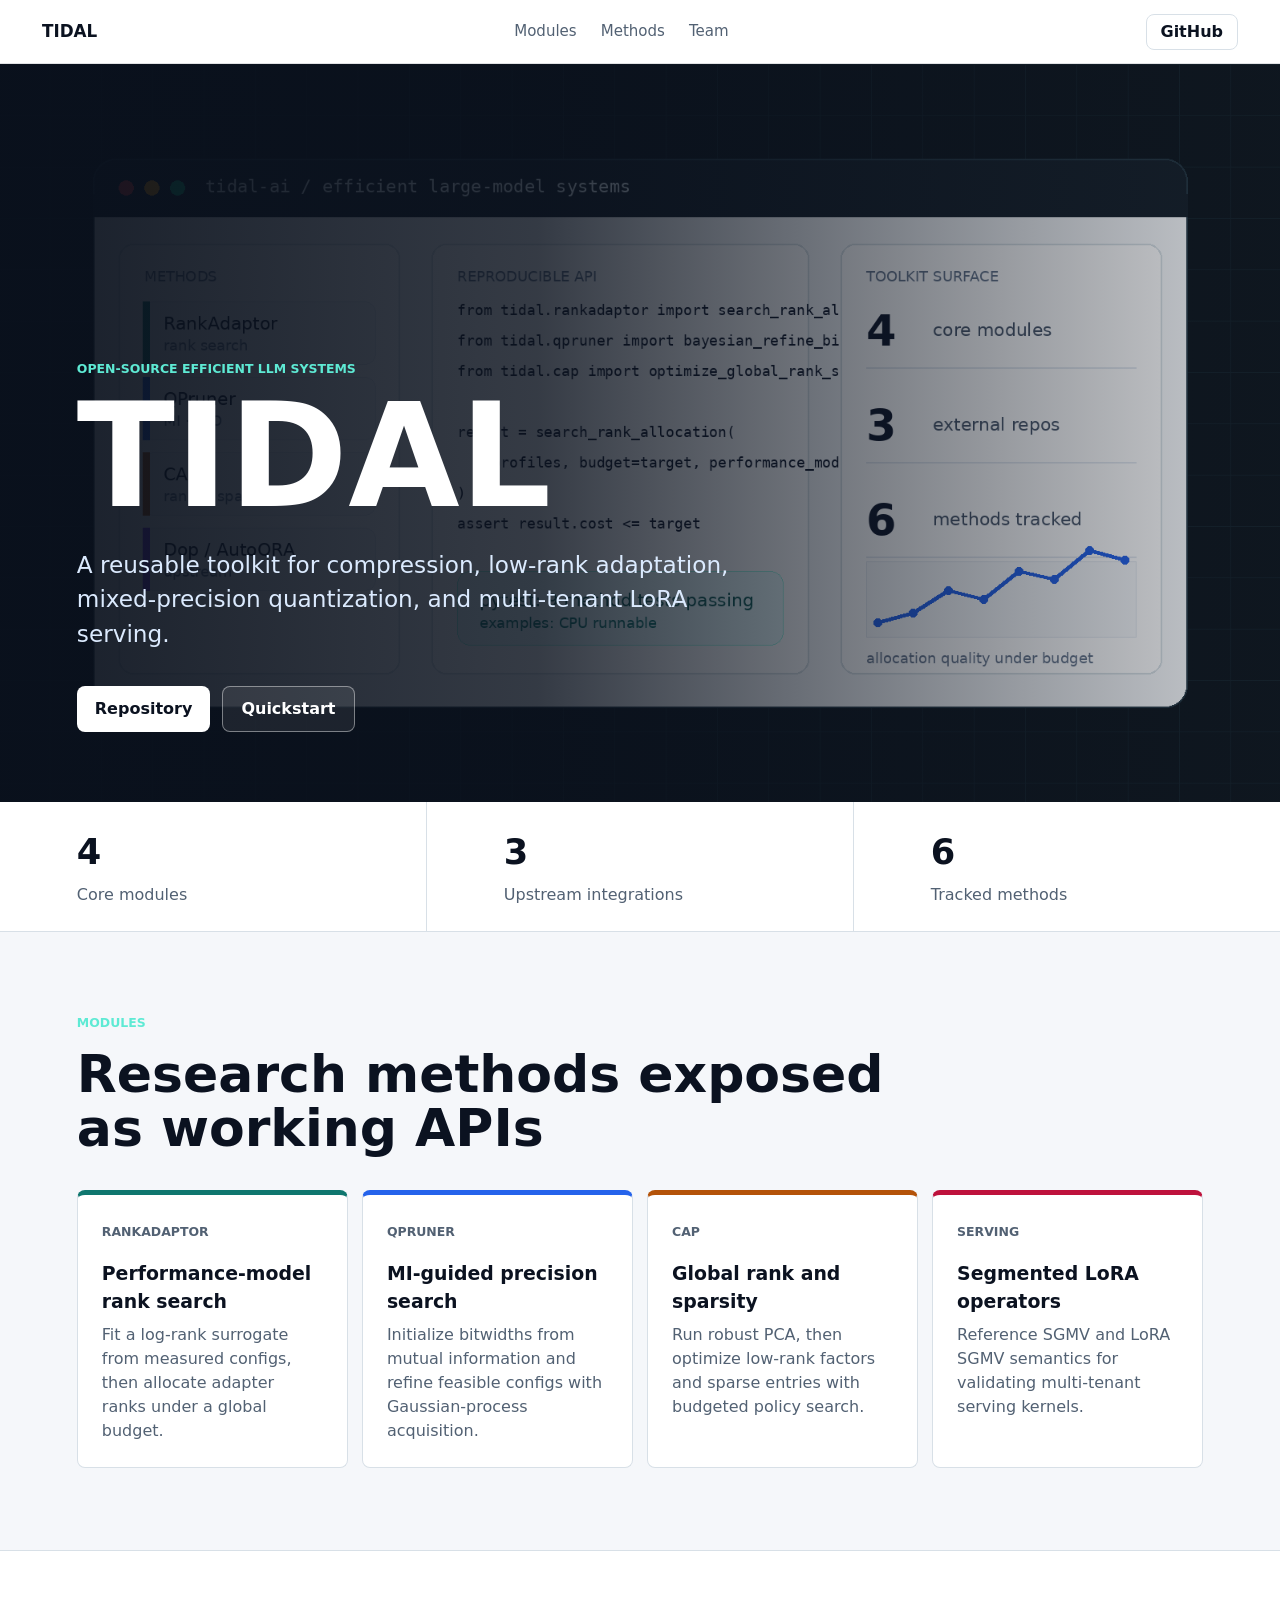
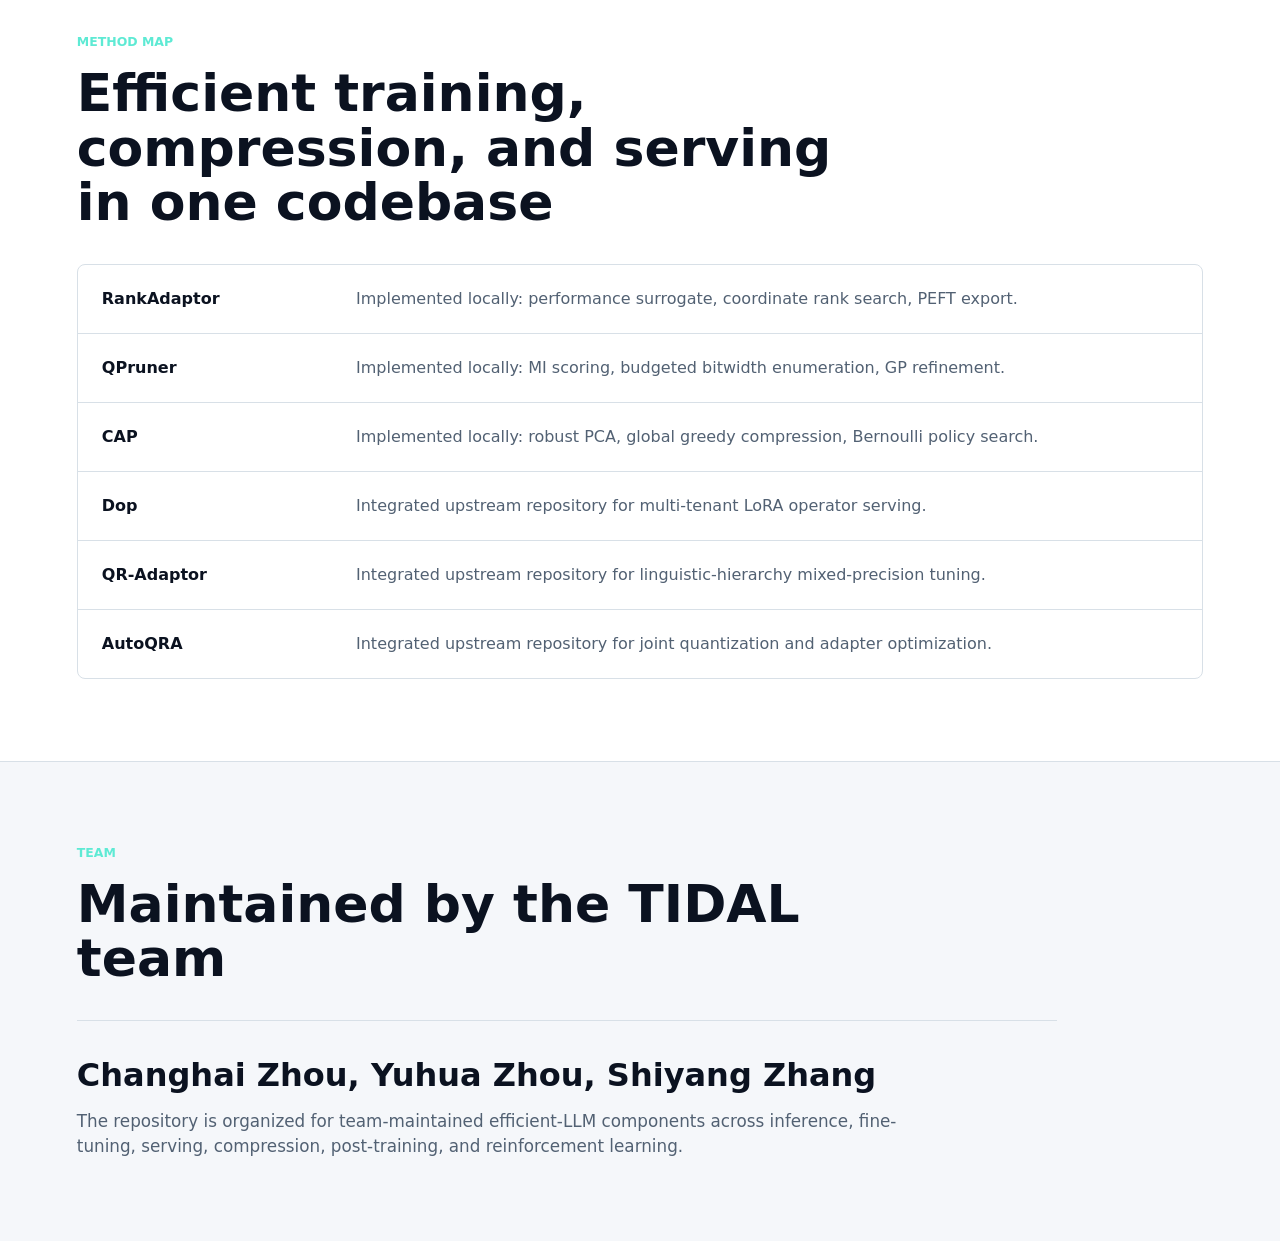
==== site/index.html @ ba2eef23 "Add local method reproductions and redesign homepage" ====
<!doctype html>
<html lang="en">
  <head>
    <meta charset="utf-8">
    <meta name="viewport" content="width=device-width, initial-scale=1">
    <title>TIDAL | Efficient LLM Toolkit</title>
    <meta name="description" content="TIDAL provides efficient LLM components for compression, adaptation, serving, and post-training.">
    <link rel="stylesheet" href="styles.css">
  </head>
  <body>
    <header class="topbar">
      <a class="brand" href="#top" aria-label="TIDAL home">TIDAL</a>
      <nav class="nav" aria-label="Primary navigation">
        <a href="#modules">Modules</a>
        <a href="#methods">Methods</a>
        <a href="#team">Team</a>
      </nav>
      <a class="repo-link" href="https://github.com/manlenzzz/tidal-ai">GitHub</a>
    </header>

    <main id="top">
      <section class="hero" aria-labelledby="hero-title">
        <div class="hero-copy">
          <p class="kicker">Open-source efficient LLM systems</p>
          <h1 id="hero-title">TIDAL</h1>
          <p class="subtitle">A reusable toolkit for compression, low-rank adaptation, mixed-precision quantization, and multi-tenant LoRA serving.</p>
          <div class="actions" aria-label="Project actions">
            <a class="button primary" href="https://github.com/manlenzzz/tidal-ai">Repository</a>
            <a class="button secondary" href="https://github.com/manlenzzz/tidal-ai#quickstart">Quickstart</a>
          </div>
        </div>
      </section>

      <section class="metrics" aria-label="Project status">
        <div><strong>4</strong><span>Core modules</span></div>
        <div><strong>3</strong><span>Upstream integrations</span></div>
        <div><strong>6</strong><span>Tracked methods</span></div>
      </section>

      <section id="modules" class="section modules" aria-labelledby="modules-title">
        <div class="section-heading">
          <p class="kicker">Modules</p>
          <h2 id="modules-title">Research methods exposed as working APIs</h2>
        </div>
        <div class="module-grid">
          <article class="module-card accent-teal"><span>RankAdaptor</span><h3>Performance-model rank search</h3><p>Fit a log-rank surrogate from measured configs, then allocate adapter ranks under a global budget.</p></article>
          <article class="module-card accent-blue"><span>QPruner</span><h3>MI-guided precision search</h3><p>Initialize bitwidths from mutual information and refine feasible configs with Gaussian-process acquisition.</p></article>
          <article class="module-card accent-amber"><span>CAP</span><h3>Global rank and sparsity</h3><p>Run robust PCA, then optimize low-rank factors and sparse entries with budgeted policy search.</p></article>
          <article class="module-card accent-rose"><span>Serving</span><h3>Segmented LoRA operators</h3><p>Reference SGMV and LoRA SGMV semantics for validating multi-tenant serving kernels.</p></article>
        </div>
      </section>

      <section id="methods" class="section methods" aria-labelledby="methods-title">
        <div class="section-heading">
          <p class="kicker">Method map</p>
          <h2 id="methods-title">Efficient training, compression, and serving in one codebase</h2>
        </div>
        <div class="method-list" role="table" aria-label="TIDAL methods">
          <div role="row"><strong role="cell">RankAdaptor</strong><span role="cell">Implemented locally: performance surrogate, coordinate rank search, PEFT export.</span></div>
          <div role="row"><strong role="cell">QPruner</strong><span role="cell">Implemented locally: MI scoring, budgeted bitwidth enumeration, GP refinement.</span></div>
          <div role="row"><strong role="cell">CAP</strong><span role="cell">Implemented locally: robust PCA, global greedy compression, Bernoulli policy search.</span></div>
          <div role="row"><strong role="cell">Dop</strong><span role="cell">Integrated upstream repository for multi-tenant LoRA operator serving.</span></div>
          <div role="row"><strong role="cell">QR-Adaptor</strong><span role="cell">Integrated upstream repository for linguistic-hierarchy mixed-precision tuning.</span></div>
          <div role="row"><strong role="cell">AutoQRA</strong><span role="cell">Integrated upstream repository for joint quantization and adapter optimization.</span></div>
        </div>
      </section>

      <section id="team" class="section team" aria-labelledby="team-title">
        <div class="section-heading">
          <p class="kicker">Team</p>
          <h2 id="team-title">Maintained by the TIDAL team</h2>
        </div>
        <div class="team-panel">
          <h3>Changhai Zhou, Yuhua Zhou, Shiyang Zhang</h3>
          <p>The repository is organized for team-maintained efficient-LLM components across inference, fine-tuning, serving, compression, post-training, and reinforcement learning.</p>
        </div>
      </section>
    </main>
  </body>
</html>
---- site/styles.css ----
:root {
  color-scheme: light;
  --ink: #0b1220;
  --muted: #526173;
  --line: #d8e0e7;
  --paper: #ffffff;
  --wash: #f5f7fa;
  --teal: #0f766e;
  --blue: #2563eb;
  --amber: #b45309;
  --rose: #be123c;
  --violet: #7c3aed;
}

* {
  box-sizing: border-box;
}

html {
  scroll-behavior: smooth;
}

body {
  margin: 0;
  min-width: 320px;
  color: var(--ink);
  background: var(--wash);
  font-family: Inter, ui-sans-serif, system-ui, -apple-system, BlinkMacSystemFont, "Segoe UI", sans-serif;
  line-height: 1.5;
}

a {
  color: inherit;
  text-decoration: none;
}

.topbar {
  position: sticky;
  top: 0;
  z-index: 10;
  display: grid;
  grid-template-columns: auto 1fr auto;
  align-items: center;
  gap: 24px;
  min-height: 64px;
  padding: 0 42px;
  border-bottom: 1px solid rgba(11, 18, 32, 0.12);
  background: rgba(255, 255, 255, 0.92);
  backdrop-filter: blur(14px);
}

.brand {
  font-weight: 900;
  font-size: 1.05rem;
}

.nav {
  display: flex;
  justify-content: center;
  gap: 24px;
  color: var(--muted);
  font-size: 0.94rem;
}

.nav a,
.repo-link {
  min-height: 36px;
  display: inline-flex;
  align-items: center;
}

.nav a:hover,
.repo-link:hover {
  color: var(--teal);
}

.repo-link {
  justify-content: center;
  min-width: 86px;
  padding: 0 14px;
  border: 1px solid var(--line);
  border-radius: 8px;
  background: var(--paper);
  font-weight: 800;
}

.hero {
  min-height: min(760px, 82vh);
  display: flex;
  align-items: flex-end;
  padding: 96px 6vw 70px;
  color: #ffffff;
  background-color: #101820;
  background-image: linear-gradient(90deg, rgba(9, 16, 28, 0.94) 0%, rgba(9, 16, 28, 0.82) 42%, rgba(9, 16, 28, 0.18) 100%), url("assets/tidal-stack-preview.png");
  background-position: center;
  background-size: cover;
}

.hero-copy {
  max-width: 760px;
}

.kicker {
  margin: 0 0 14px;
  color: #5eead4;
  font-size: 0.78rem;
  font-weight: 900;
  letter-spacing: 0;
  text-transform: uppercase;
}

h1,
h2,
h3,
p {
  overflow-wrap: anywhere;
}

h1 {
  margin: 0;
  font-size: clamp(4.6rem, 12vw, 9rem);
  line-height: 0.88;
  letter-spacing: 0;
}

.subtitle {
  margin: 28px 0 0;
  max-width: 700px;
  color: #dbeafe;
  font-size: clamp(1.1rem, 2.5vw, 1.45rem);
}

.actions {
  display: flex;
  flex-wrap: wrap;
  gap: 12px;
  margin-top: 34px;
}

.button {
  min-height: 46px;
  display: inline-flex;
  align-items: center;
  justify-content: center;
  padding: 0 18px;
  border-radius: 8px;
  font-weight: 900;
}

.button.primary {
  color: var(--ink);
  background: #ffffff;
}

.button.secondary {
  color: #ffffff;
  border: 1px solid rgba(255, 255, 255, 0.42);
  background: rgba(255, 255, 255, 0.08);
}

.metrics {
  display: grid;
  grid-template-columns: repeat(3, minmax(0, 1fr));
  gap: 1px;
  background: var(--line);
  border-bottom: 1px solid var(--line);
}

.metrics div {
  min-height: 116px;
  display: grid;
  align-content: center;
  gap: 4px;
  padding: 24px 6vw;
  background: var(--paper);
}

.metrics strong {
  font-size: 2.2rem;
}

.metrics span {
  color: var(--muted);
}

.section {
  padding: 82px 6vw;
}

.section-heading {
  max-width: 820px;
  margin-bottom: 34px;
}

.section-heading h2 {
  margin: 0;
  font-size: clamp(2rem, 5vw, 3.25rem);
  line-height: 1.05;
  letter-spacing: 0;
}

.module-grid {
  display: grid;
  grid-template-columns: repeat(4, minmax(0, 1fr));
  gap: 14px;
}

.module-card {
  min-height: 224px;
  padding: 24px;
  border: 1px solid var(--line);
  border-top-width: 5px;
  border-radius: 8px;
  background: var(--paper);
}

.module-card span,
.team-panel span {
  color: var(--muted);
  font-size: 0.78rem;
  font-weight: 900;
  text-transform: uppercase;
}

.module-card h3,
.team-panel h3 {
  margin: 16px 0 8px;
  font-size: 1.18rem;
}

.module-card p,
.team-panel p,
.method-list span {
  margin: 0;
  color: var(--muted);
}

.accent-teal { border-top-color: var(--teal); }
.accent-blue { border-top-color: var(--blue); }
.accent-amber { border-top-color: var(--amber); }
.accent-rose { border-top-color: var(--rose); }

.methods {
  background: var(--paper);
  border-block: 1px solid var(--line);
}

.method-list {
  border: 1px solid var(--line);
  border-radius: 8px;
  overflow: hidden;
  background: var(--paper);
}

.method-list div {
  display: grid;
  grid-template-columns: minmax(180px, 0.28fr) 1fr;
  gap: 24px;
  padding: 22px 24px;
  border-top: 1px solid var(--line);
}

.method-list div:first-child {
  border-top: 0;
}

.team-panel {
  max-width: 980px;
  padding: 30px 0 0;
  border-top: 1px solid var(--line);
}

.team-panel h3 {
  margin: 0 0 10px;
  font-size: clamp(1.35rem, 3vw, 2rem);
}

.team-panel p {
  max-width: 820px;
  font-size: 1.05rem;
}

@media (max-width: 1120px) {
  .module-grid {
    grid-template-columns: repeat(2, minmax(0, 1fr));
  }
}

@media (max-width: 820px) {
  .topbar {
    grid-template-columns: 1fr auto;
    padding: 0 22px;
  }

  .nav {
    display: none;
  }

  .hero {
    min-height: 680px;
    padding: 70px 22px 48px;
    background-position: center right;
  }

  .module-grid,
  .metrics {
    grid-template-columns: 1fr;
  }

  .section {
    padding: 62px 22px;
  }
}

@media (max-width: 600px) {
  .repo-link {
    min-width: 74px;
    padding: 0 10px;
  }

  h1 {
    font-size: 4.3rem;
  }

  .method-list div {
    grid-template-columns: 1fr;
    gap: 8px;
  }
}
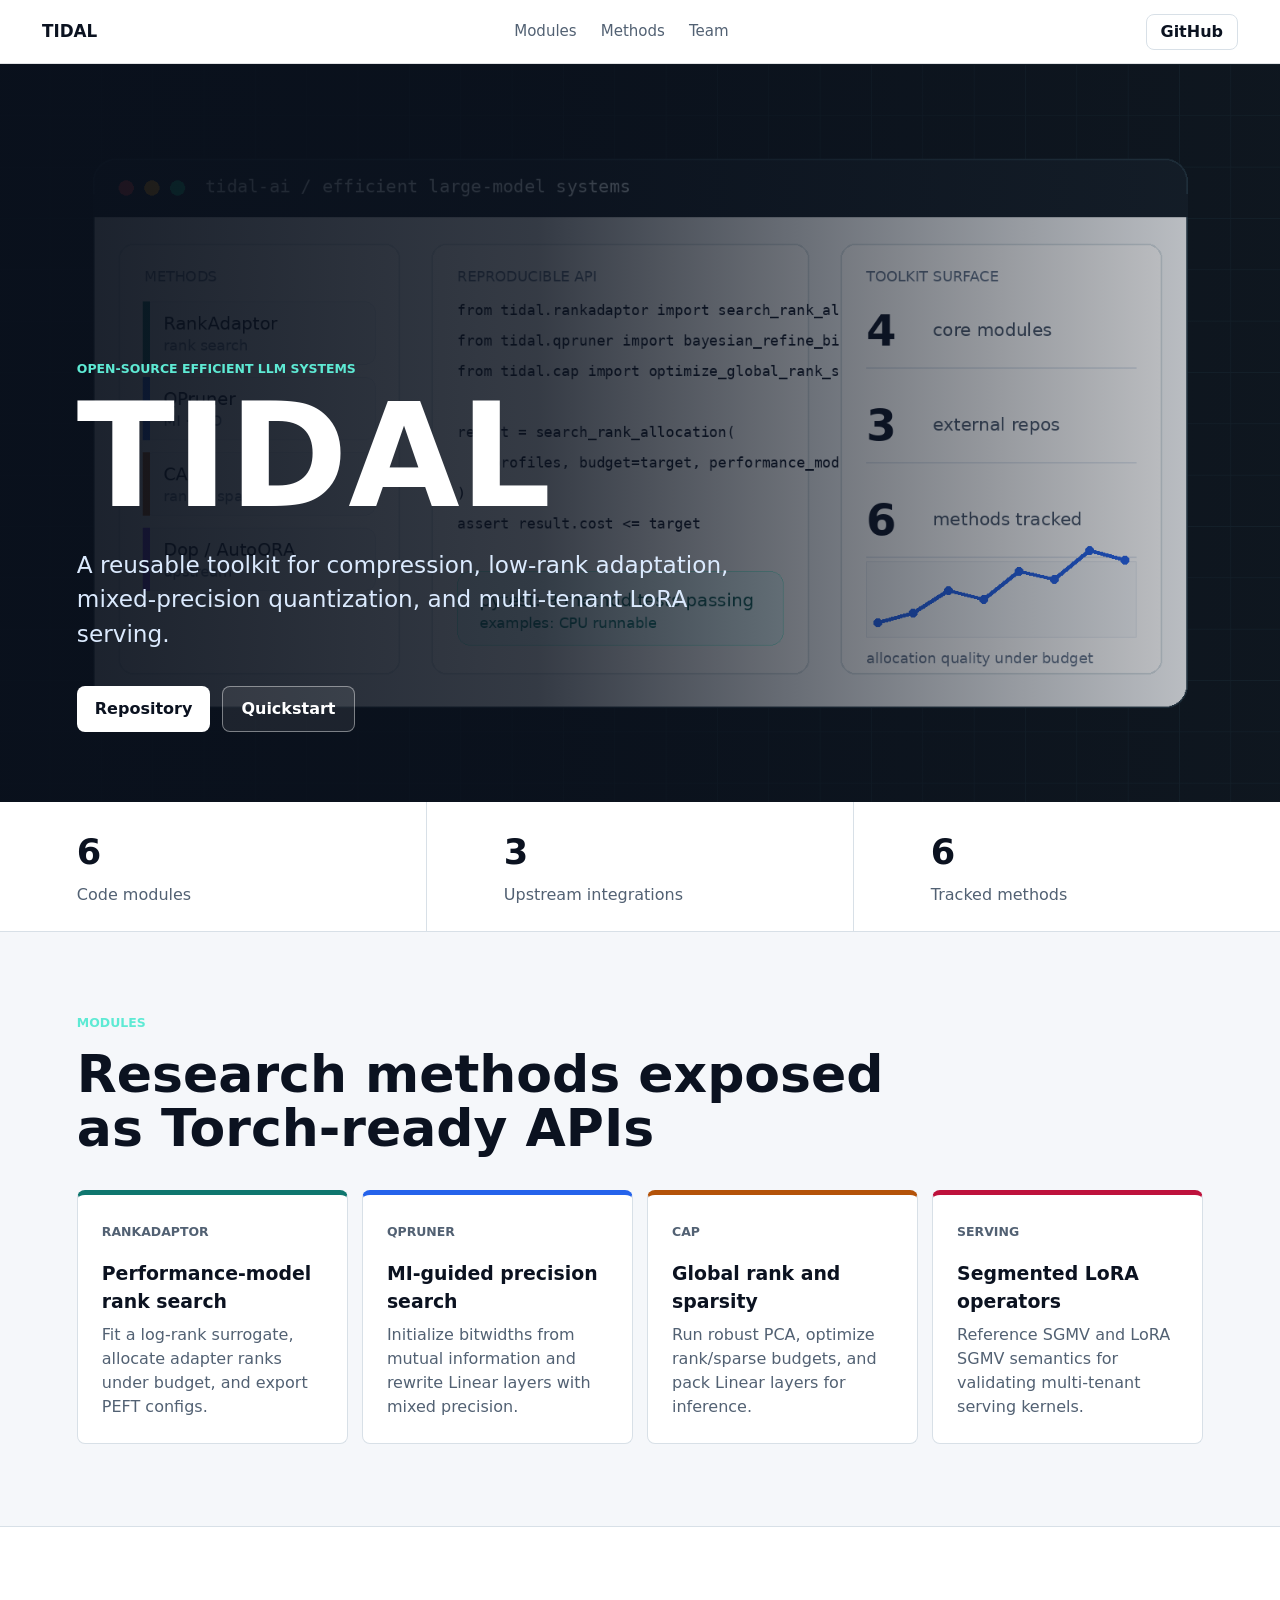
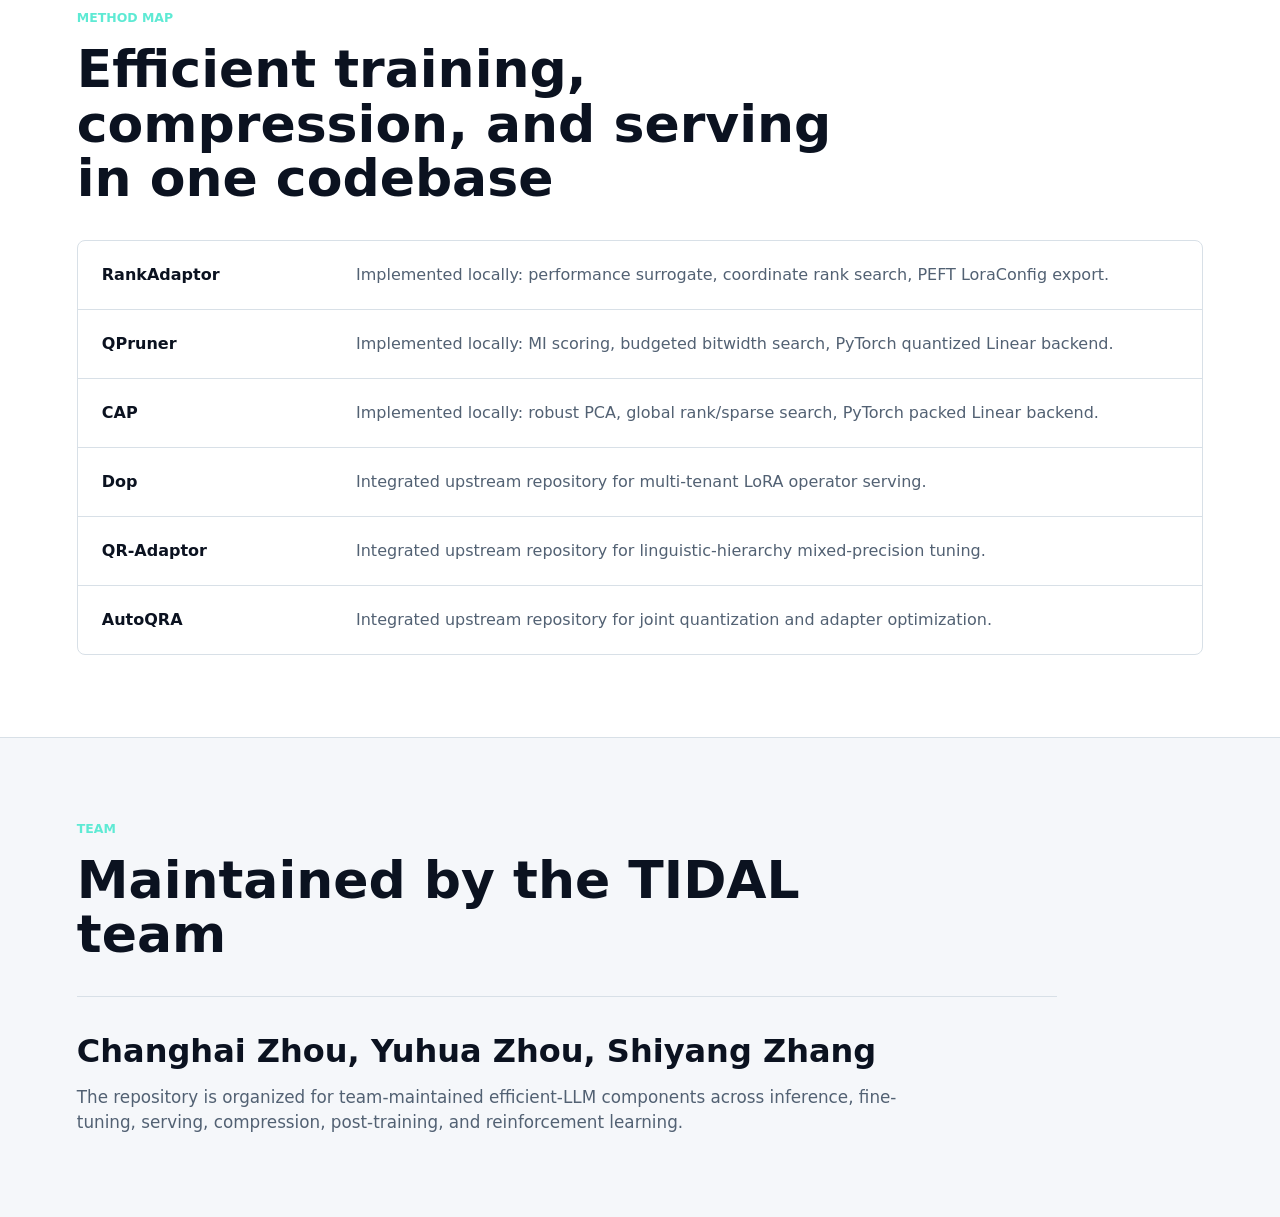
==== commit 28c3cf02: "Add torch and PEFT reproduction backends" ====
--- a/site/index.html
+++ b/site/index.html
@@ -32,7 +32,7 @@
       </section>
 
       <section class="metrics" aria-label="Project status">
-        <div><strong>4</strong><span>Core modules</span></div>
+        <div><strong>6</strong><span>Code modules</span></div>
         <div><strong>3</strong><span>Upstream integrations</span></div>
         <div><strong>6</strong><span>Tracked methods</span></div>
       </section>
@@ -40,12 +40,12 @@
       <section id="modules" class="section modules" aria-labelledby="modules-title">
         <div class="section-heading">
           <p class="kicker">Modules</p>
-          <h2 id="modules-title">Research methods exposed as working APIs</h2>
+          <h2 id="modules-title">Research methods exposed as Torch-ready APIs</h2>
         </div>
         <div class="module-grid">
-          <article class="module-card accent-teal"><span>RankAdaptor</span><h3>Performance-model rank search</h3><p>Fit a log-rank surrogate from measured configs, then allocate adapter ranks under a global budget.</p></article>
-          <article class="module-card accent-blue"><span>QPruner</span><h3>MI-guided precision search</h3><p>Initialize bitwidths from mutual information and refine feasible configs with Gaussian-process acquisition.</p></article>
-          <article class="module-card accent-amber"><span>CAP</span><h3>Global rank and sparsity</h3><p>Run robust PCA, then optimize low-rank factors and sparse entries with budgeted policy search.</p></article>
+          <article class="module-card accent-teal"><span>RankAdaptor</span><h3>Performance-model rank search</h3><p>Fit a log-rank surrogate, allocate adapter ranks under budget, and export PEFT configs.</p></article>
+          <article class="module-card accent-blue"><span>QPruner</span><h3>MI-guided precision search</h3><p>Initialize bitwidths from mutual information and rewrite Linear layers with mixed precision.</p></article>
+          <article class="module-card accent-amber"><span>CAP</span><h3>Global rank and sparsity</h3><p>Run robust PCA, optimize rank/sparse budgets, and pack Linear layers for inference.</p></article>
           <article class="module-card accent-rose"><span>Serving</span><h3>Segmented LoRA operators</h3><p>Reference SGMV and LoRA SGMV semantics for validating multi-tenant serving kernels.</p></article>
         </div>
       </section>
@@ -56,9 +56,9 @@
           <h2 id="methods-title">Efficient training, compression, and serving in one codebase</h2>
         </div>
         <div class="method-list" role="table" aria-label="TIDAL methods">
-          <div role="row"><strong role="cell">RankAdaptor</strong><span role="cell">Implemented locally: performance surrogate, coordinate rank search, PEFT export.</span></div>
-          <div role="row"><strong role="cell">QPruner</strong><span role="cell">Implemented locally: MI scoring, budgeted bitwidth enumeration, GP refinement.</span></div>
-          <div role="row"><strong role="cell">CAP</strong><span role="cell">Implemented locally: robust PCA, global greedy compression, Bernoulli policy search.</span></div>
+          <div role="row"><strong role="cell">RankAdaptor</strong><span role="cell">Implemented locally: performance surrogate, coordinate rank search, PEFT LoraConfig export.</span></div>
+          <div role="row"><strong role="cell">QPruner</strong><span role="cell">Implemented locally: MI scoring, budgeted bitwidth search, PyTorch quantized Linear backend.</span></div>
+          <div role="row"><strong role="cell">CAP</strong><span role="cell">Implemented locally: robust PCA, global rank/sparse search, PyTorch packed Linear backend.</span></div>
           <div role="row"><strong role="cell">Dop</strong><span role="cell">Integrated upstream repository for multi-tenant LoRA operator serving.</span></div>
           <div role="row"><strong role="cell">QR-Adaptor</strong><span role="cell">Integrated upstream repository for linguistic-hierarchy mixed-precision tuning.</span></div>
           <div role="row"><strong role="cell">AutoQRA</strong><span role="cell">Integrated upstream repository for joint quantization and adapter optimization.</span></div>
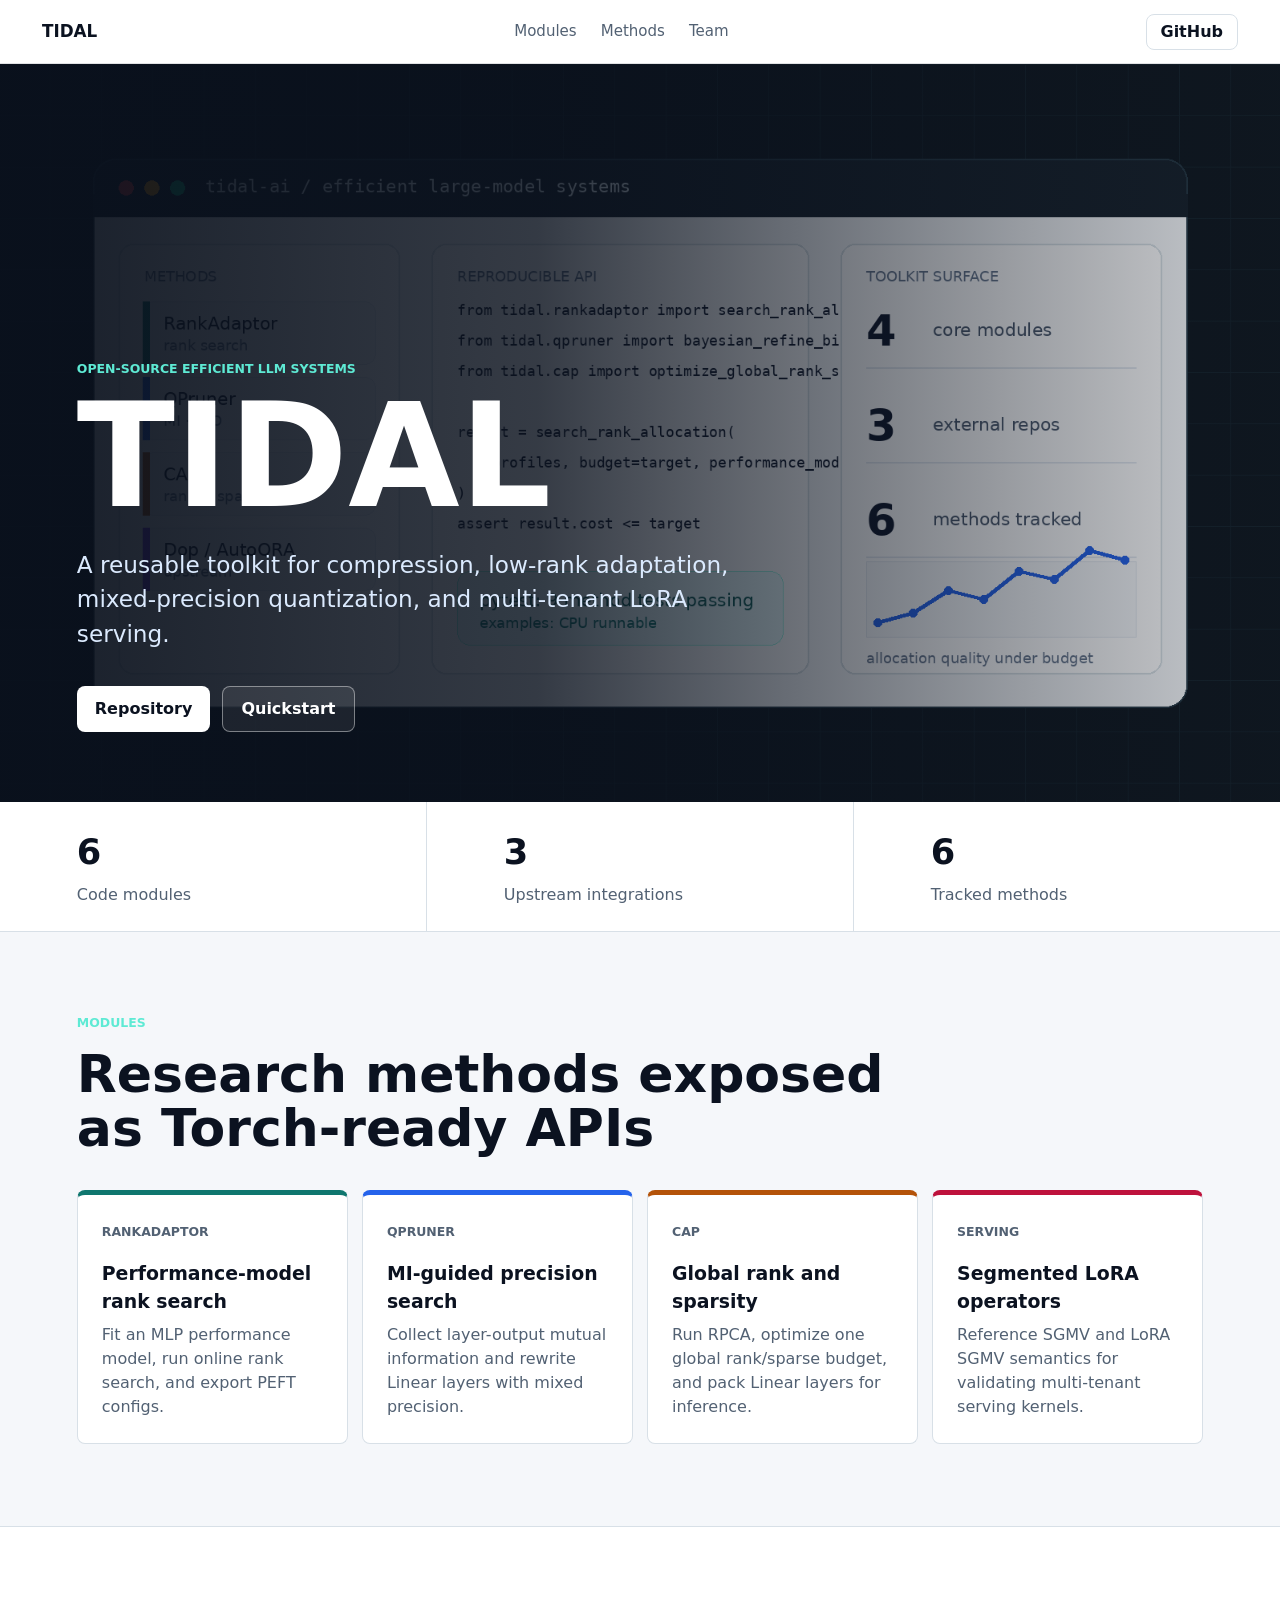
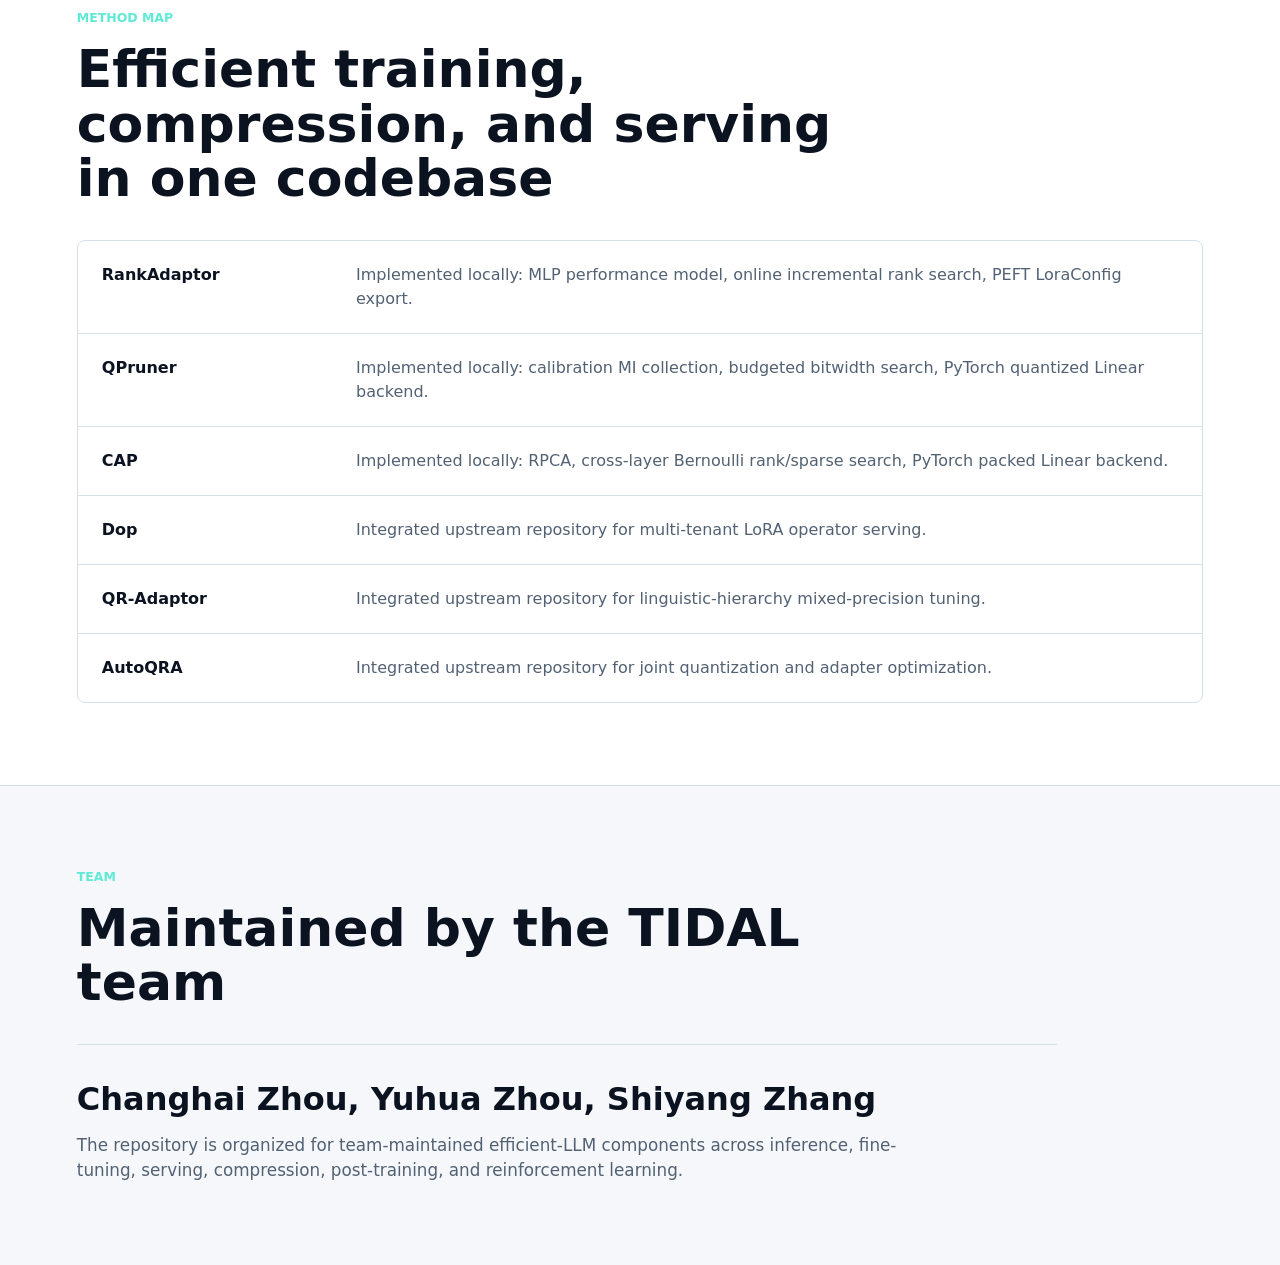
==== commit 0cb0c2c1: "Align local reproductions with paper workflows" ====
--- a/site/index.html
+++ b/site/index.html
@@ -43,9 +43,9 @@
           <h2 id="modules-title">Research methods exposed as Torch-ready APIs</h2>
         </div>
         <div class="module-grid">
-          <article class="module-card accent-teal"><span>RankAdaptor</span><h3>Performance-model rank search</h3><p>Fit a log-rank surrogate, allocate adapter ranks under budget, and export PEFT configs.</p></article>
-          <article class="module-card accent-blue"><span>QPruner</span><h3>MI-guided precision search</h3><p>Initialize bitwidths from mutual information and rewrite Linear layers with mixed precision.</p></article>
-          <article class="module-card accent-amber"><span>CAP</span><h3>Global rank and sparsity</h3><p>Run robust PCA, optimize rank/sparse budgets, and pack Linear layers for inference.</p></article>
+          <article class="module-card accent-teal"><span>RankAdaptor</span><h3>Performance-model rank search</h3><p>Fit an MLP performance model, run online rank search, and export PEFT configs.</p></article>
+          <article class="module-card accent-blue"><span>QPruner</span><h3>MI-guided precision search</h3><p>Collect layer-output mutual information and rewrite Linear layers with mixed precision.</p></article>
+          <article class="module-card accent-amber"><span>CAP</span><h3>Global rank and sparsity</h3><p>Run RPCA, optimize one global rank/sparse budget, and pack Linear layers for inference.</p></article>
           <article class="module-card accent-rose"><span>Serving</span><h3>Segmented LoRA operators</h3><p>Reference SGMV and LoRA SGMV semantics for validating multi-tenant serving kernels.</p></article>
         </div>
       </section>
@@ -56,9 +56,9 @@
           <h2 id="methods-title">Efficient training, compression, and serving in one codebase</h2>
         </div>
         <div class="method-list" role="table" aria-label="TIDAL methods">
-          <div role="row"><strong role="cell">RankAdaptor</strong><span role="cell">Implemented locally: performance surrogate, coordinate rank search, PEFT LoraConfig export.</span></div>
-          <div role="row"><strong role="cell">QPruner</strong><span role="cell">Implemented locally: MI scoring, budgeted bitwidth search, PyTorch quantized Linear backend.</span></div>
-          <div role="row"><strong role="cell">CAP</strong><span role="cell">Implemented locally: robust PCA, global rank/sparse search, PyTorch packed Linear backend.</span></div>
+          <div role="row"><strong role="cell">RankAdaptor</strong><span role="cell">Implemented locally: MLP performance model, online incremental rank search, PEFT LoraConfig export.</span></div>
+          <div role="row"><strong role="cell">QPruner</strong><span role="cell">Implemented locally: calibration MI collection, budgeted bitwidth search, PyTorch quantized Linear backend.</span></div>
+          <div role="row"><strong role="cell">CAP</strong><span role="cell">Implemented locally: RPCA, cross-layer Bernoulli rank/sparse search, PyTorch packed Linear backend.</span></div>
           <div role="row"><strong role="cell">Dop</strong><span role="cell">Integrated upstream repository for multi-tenant LoRA operator serving.</span></div>
           <div role="row"><strong role="cell">QR-Adaptor</strong><span role="cell">Integrated upstream repository for linguistic-hierarchy mixed-precision tuning.</span></div>
           <div role="row"><strong role="cell">AutoQRA</strong><span role="cell">Integrated upstream repository for joint quantization and adapter optimization.</span></div>
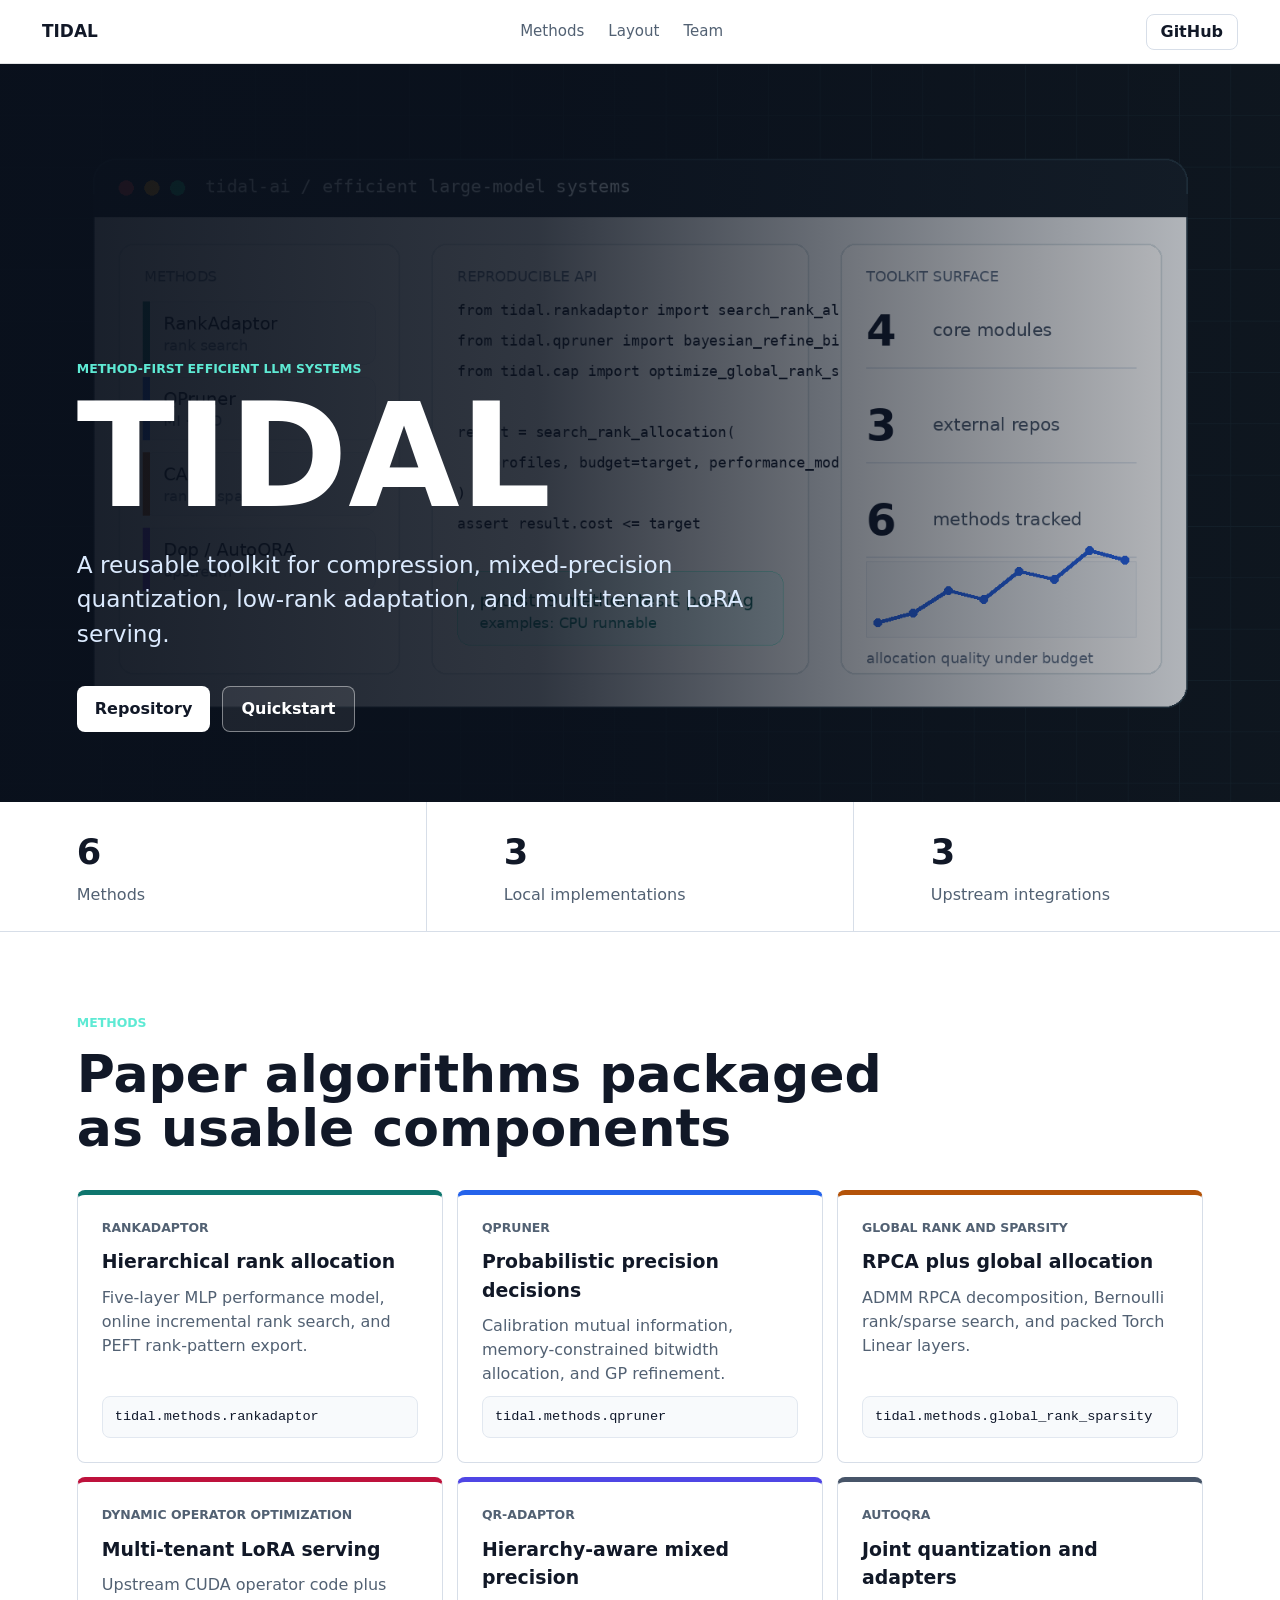
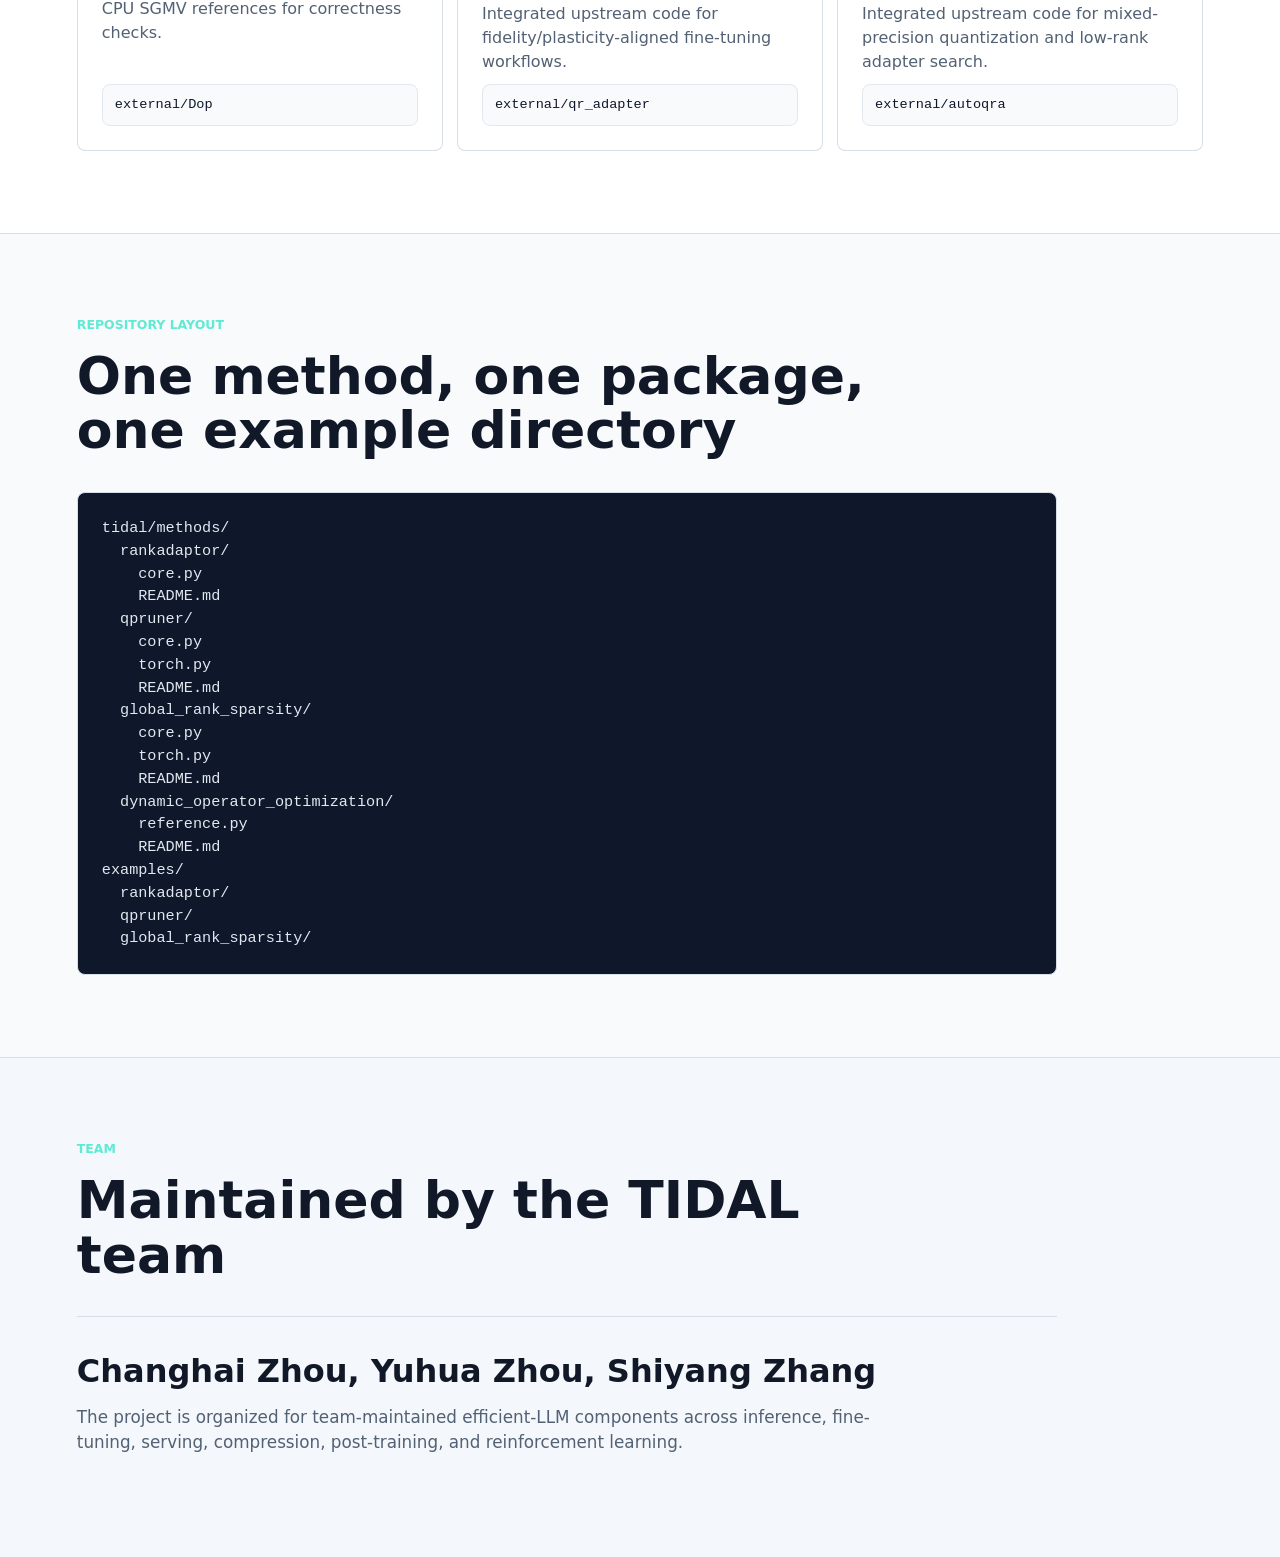
==== commit d9035fb2: "Reorganize toolkit by paper method" ====
--- a/site/index.html
+++ b/site/index.html
@@ -3,16 +3,16 @@
   <head>
     <meta charset="utf-8">
     <meta name="viewport" content="width=device-width, initial-scale=1">
-    <title>TIDAL | Efficient LLM Toolkit</title>
-    <meta name="description" content="TIDAL provides efficient LLM components for compression, adaptation, serving, and post-training.">
+    <title>TIDAL | Efficient Large-Model Toolkit</title>
+    <meta name="description" content="TIDAL is a method-first toolkit for efficient LLM compression, fine-tuning, quantization, and LoRA serving.">
     <link rel="stylesheet" href="styles.css">
   </head>
   <body>
     <header class="topbar">
       <a class="brand" href="#top" aria-label="TIDAL home">TIDAL</a>
       <nav class="nav" aria-label="Primary navigation">
-        <a href="#modules">Modules</a>
         <a href="#methods">Methods</a>
+        <a href="#layout">Layout</a>
         <a href="#team">Team</a>
       </nav>
       <a class="repo-link" href="https://github.com/manlenzzz/tidal-ai">GitHub</a>
@@ -21,9 +21,9 @@
     <main id="top">
       <section class="hero" aria-labelledby="hero-title">
         <div class="hero-copy">
-          <p class="kicker">Open-source efficient LLM systems</p>
+          <p class="kicker">Method-first efficient LLM systems</p>
           <h1 id="hero-title">TIDAL</h1>
-          <p class="subtitle">A reusable toolkit for compression, low-rank adaptation, mixed-precision quantization, and multi-tenant LoRA serving.</p>
+          <p class="subtitle">A reusable toolkit for compression, mixed-precision quantization, low-rank adaptation, and multi-tenant LoRA serving.</p>
           <div class="actions" aria-label="Project actions">
             <a class="button primary" href="https://github.com/manlenzzz/tidal-ai">Repository</a>
             <a class="button secondary" href="https://github.com/manlenzzz/tidal-ai#quickstart">Quickstart</a>
@@ -32,37 +32,80 @@
       </section>
 
       <section class="metrics" aria-label="Project status">
-        <div><strong>6</strong><span>Code modules</span></div>
+        <div><strong>6</strong><span>Methods</span></div>
+        <div><strong>3</strong><span>Local implementations</span></div>
         <div><strong>3</strong><span>Upstream integrations</span></div>
-        <div><strong>6</strong><span>Tracked methods</span></div>
-      </section>
-
-      <section id="modules" class="section modules" aria-labelledby="modules-title">
-        <div class="section-heading">
-          <p class="kicker">Modules</p>
-          <h2 id="modules-title">Research methods exposed as Torch-ready APIs</h2>
-        </div>
-        <div class="module-grid">
-          <article class="module-card accent-teal"><span>RankAdaptor</span><h3>Performance-model rank search</h3><p>Fit an MLP performance model, run online rank search, and export PEFT configs.</p></article>
-          <article class="module-card accent-blue"><span>QPruner</span><h3>MI-guided precision search</h3><p>Collect layer-output mutual information and rewrite Linear layers with mixed precision.</p></article>
-          <article class="module-card accent-amber"><span>CAP</span><h3>Global rank and sparsity</h3><p>Run RPCA, optimize one global rank/sparse budget, and pack Linear layers for inference.</p></article>
-          <article class="module-card accent-rose"><span>Serving</span><h3>Segmented LoRA operators</h3><p>Reference SGMV and LoRA SGMV semantics for validating multi-tenant serving kernels.</p></article>
-        </div>
       </section>
 
       <section id="methods" class="section methods" aria-labelledby="methods-title">
         <div class="section-heading">
-          <p class="kicker">Method map</p>
-          <h2 id="methods-title">Efficient training, compression, and serving in one codebase</h2>
+          <p class="kicker">Methods</p>
+          <h2 id="methods-title">Paper algorithms packaged as usable components</h2>
         </div>
-        <div class="method-list" role="table" aria-label="TIDAL methods">
-          <div role="row"><strong role="cell">RankAdaptor</strong><span role="cell">Implemented locally: MLP performance model, online incremental rank search, PEFT LoraConfig export.</span></div>
-          <div role="row"><strong role="cell">QPruner</strong><span role="cell">Implemented locally: calibration MI collection, budgeted bitwidth search, PyTorch quantized Linear backend.</span></div>
-          <div role="row"><strong role="cell">CAP</strong><span role="cell">Implemented locally: RPCA, cross-layer Bernoulli rank/sparse search, PyTorch packed Linear backend.</span></div>
-          <div role="row"><strong role="cell">Dop</strong><span role="cell">Integrated upstream repository for multi-tenant LoRA operator serving.</span></div>
-          <div role="row"><strong role="cell">QR-Adaptor</strong><span role="cell">Integrated upstream repository for linguistic-hierarchy mixed-precision tuning.</span></div>
-          <div role="row"><strong role="cell">AutoQRA</strong><span role="cell">Integrated upstream repository for joint quantization and adapter optimization.</span></div>
+        <div class="method-grid">
+          <article class="method-card accent-teal">
+            <span>RankAdaptor</span>
+            <h3>Hierarchical rank allocation</h3>
+            <p>Five-layer MLP performance model, online incremental rank search, and PEFT rank-pattern export.</p>
+            <code>tidal.methods.rankadaptor</code>
+          </article>
+          <article class="method-card accent-blue">
+            <span>QPruner</span>
+            <h3>Probabilistic precision decisions</h3>
+            <p>Calibration mutual information, memory-constrained bitwidth allocation, and GP refinement.</p>
+            <code>tidal.methods.qpruner</code>
+          </article>
+          <article class="method-card accent-amber">
+            <span>Global Rank And Sparsity</span>
+            <h3>RPCA plus global allocation</h3>
+            <p>ADMM RPCA decomposition, Bernoulli rank/sparse search, and packed Torch Linear layers.</p>
+            <code>tidal.methods.global_rank_sparsity</code>
+          </article>
+          <article class="method-card accent-rose">
+            <span>Dynamic Operator Optimization</span>
+            <h3>Multi-tenant LoRA serving</h3>
+            <p>Upstream CUDA operator code plus CPU SGMV references for correctness checks.</p>
+            <code>external/Dop</code>
+          </article>
+          <article class="method-card accent-indigo">
+            <span>QR-Adaptor</span>
+            <h3>Hierarchy-aware mixed precision</h3>
+            <p>Integrated upstream code for fidelity/plasticity-aligned fine-tuning workflows.</p>
+            <code>external/qr_adapter</code>
+          </article>
+          <article class="method-card accent-slate">
+            <span>AutoQRA</span>
+            <h3>Joint quantization and adapters</h3>
+            <p>Integrated upstream code for mixed-precision quantization and low-rank adapter search.</p>
+            <code>external/autoqra</code>
+          </article>
         </div>
+      </section>
+
+      <section id="layout" class="section layout" aria-labelledby="layout-title">
+        <div class="section-heading">
+          <p class="kicker">Repository layout</p>
+          <h2 id="layout-title">One method, one package, one example directory</h2>
+        </div>
+        <pre class="tree" aria-label="Repository package tree"><code>tidal/methods/
+  rankadaptor/
+    core.py
+    README.md
+  qpruner/
+    core.py
+    torch.py
+    README.md
+  global_rank_sparsity/
+    core.py
+    torch.py
+    README.md
+  dynamic_operator_optimization/
+    reference.py
+    README.md
+examples/
+  rankadaptor/
+  qpruner/
+  global_rank_sparsity/</code></pre>
       </section>
 
       <section id="team" class="section team" aria-labelledby="team-title">
@@ -72,7 +115,7 @@
         </div>
         <div class="team-panel">
           <h3>Changhai Zhou, Yuhua Zhou, Shiyang Zhang</h3>
-          <p>The repository is organized for team-maintained efficient-LLM components across inference, fine-tuning, serving, compression, post-training, and reinforcement learning.</p>
+          <p>The project is organized for team-maintained efficient-LLM components across inference, fine-tuning, serving, compression, post-training, and reinforcement learning.</p>
         </div>
       </section>
     </main>
--- a/site/styles.css
+++ b/site/styles.css
@@ -1,15 +1,16 @@
 :root {
   color-scheme: light;
-  --ink: #0b1220;
+  --ink: #111827;
   --muted: #526173;
-  --line: #d8e0e7;
+  --line: #d7dee8;
   --paper: #ffffff;
-  --wash: #f5f7fa;
+  --wash: #f4f7fb;
   --teal: #0f766e;
   --blue: #2563eb;
   --amber: #b45309;
   --rose: #be123c;
-  --violet: #7c3aed;
+  --indigo: #4f46e5;
+  --slate: #475569;
 }
 
 * {
@@ -44,14 +45,14 @@
   gap: 24px;
   min-height: 64px;
   padding: 0 42px;
-  border-bottom: 1px solid rgba(11, 18, 32, 0.12);
-  background: rgba(255, 255, 255, 0.92);
+  border-bottom: 1px solid rgba(17, 24, 39, 0.12);
+  background: rgba(255, 255, 255, 0.94);
   backdrop-filter: blur(14px);
 }
 
 .brand {
   font-weight: 900;
-  font-size: 1.05rem;
+  font-size: 1.06rem;
 }
 
 .nav {
@@ -91,13 +92,13 @@
   padding: 96px 6vw 70px;
   color: #ffffff;
   background-color: #101820;
-  background-image: linear-gradient(90deg, rgba(9, 16, 28, 0.94) 0%, rgba(9, 16, 28, 0.82) 42%, rgba(9, 16, 28, 0.18) 100%), url("assets/tidal-stack-preview.png");
+  background-image: linear-gradient(90deg, rgba(9, 16, 28, 0.95) 0%, rgba(9, 16, 28, 0.84) 42%, rgba(9, 16, 28, 0.22) 100%), url("assets/tidal-stack-preview.png");
   background-position: center;
   background-size: cover;
 }
 
 .hero-copy {
-  max-width: 760px;
+  max-width: 780px;
 }
 
 .kicker {
@@ -112,7 +113,8 @@
 h1,
 h2,
 h3,
-p {
+p,
+code {
   overflow-wrap: anywhere;
 }
 
@@ -125,7 +127,7 @@
 
 .subtitle {
   margin: 28px 0 0;
-  max-width: 700px;
+  max-width: 730px;
   color: #dbeafe;
   font-size: clamp(1.1rem, 2.5vw, 1.45rem);
 }
@@ -154,7 +156,7 @@
 
 .button.secondary {
   color: #ffffff;
-  border: 1px solid rgba(255, 255, 255, 0.42);
+  border: 1px solid rgba(255, 255, 255, 0.44);
   background: rgba(255, 255, 255, 0.08);
 }
 
@@ -188,7 +190,7 @@
 }
 
 .section-heading {
-  max-width: 820px;
+  max-width: 860px;
   margin-bottom: 34px;
 }
 
@@ -199,14 +201,21 @@
   letter-spacing: 0;
 }
 
-.module-grid {
-  display: grid;
-  grid-template-columns: repeat(4, minmax(0, 1fr));
+.methods {
+  background: var(--paper);
+}
+
+.method-grid {
+  display: grid;
+  grid-template-columns: repeat(3, minmax(0, 1fr));
   gap: 14px;
 }
 
-.module-card {
-  min-height: 224px;
+.method-card {
+  min-height: 258px;
+  display: grid;
+  grid-template-rows: auto auto 1fr auto;
+  gap: 10px;
   padding: 24px;
   border: 1px solid var(--line);
   border-top-width: 5px;
@@ -214,7 +223,7 @@
   background: var(--paper);
 }
 
-.module-card span,
+.method-card span,
 .team-panel span {
   color: var(--muted);
   font-size: 0.78rem;
@@ -222,46 +231,54 @@
   text-transform: uppercase;
 }
 
-.module-card h3,
+.method-card h3,
 .team-panel h3 {
-  margin: 16px 0 8px;
+  margin: 0;
   font-size: 1.18rem;
 }
 
-.module-card p,
-.team-panel p,
-.method-list span {
+.method-card p,
+.team-panel p {
   margin: 0;
   color: var(--muted);
+}
+
+.method-card code {
+  display: block;
+  padding: 10px 12px;
+  border: 1px solid #e2e8f0;
+  border-radius: 8px;
+  background: #f8fafc;
+  color: #0f172a;
+  font-size: 0.85rem;
 }
 
 .accent-teal { border-top-color: var(--teal); }
 .accent-blue { border-top-color: var(--blue); }
 .accent-amber { border-top-color: var(--amber); }
 .accent-rose { border-top-color: var(--rose); }
-
-.methods {
-  background: var(--paper);
+.accent-indigo { border-top-color: var(--indigo); }
+.accent-slate { border-top-color: var(--slate); }
+
+.layout {
   border-block: 1px solid var(--line);
-}
-
-.method-list {
+  background: #f8fafc;
+}
+
+.tree {
+  max-width: 980px;
+  margin: 0;
+  padding: 24px;
+  overflow-x: auto;
   border: 1px solid var(--line);
   border-radius: 8px;
-  overflow: hidden;
-  background: var(--paper);
-}
-
-.method-list div {
-  display: grid;
-  grid-template-columns: minmax(180px, 0.28fr) 1fr;
-  gap: 24px;
-  padding: 22px 24px;
-  border-top: 1px solid var(--line);
-}
-
-.method-list div:first-child {
-  border-top: 0;
+  background: #0f172a;
+  color: #e2e8f0;
+  font-size: 0.95rem;
+}
+
+.tree code {
+  font-family: "SFMono-Regular", Consolas, "Liberation Mono", monospace;
 }
 
 .team-panel {
@@ -271,7 +288,7 @@
 }
 
 .team-panel h3 {
-  margin: 0 0 10px;
+  margin-bottom: 10px;
   font-size: clamp(1.35rem, 3vw, 2rem);
 }
 
@@ -281,7 +298,7 @@
 }
 
 @media (max-width: 1120px) {
-  .module-grid {
+  .method-grid {
     grid-template-columns: repeat(2, minmax(0, 1fr));
   }
 }
@@ -302,8 +319,8 @@
     background-position: center right;
   }
 
-  .module-grid,
-  .metrics {
+  .metrics,
+  .method-grid {
     grid-template-columns: 1fr;
   }
 
@@ -322,8 +339,8 @@
     font-size: 4.3rem;
   }
 
-  .method-list div {
-    grid-template-columns: 1fr;
-    gap: 8px;
-  }
-}
+  .tree {
+    padding: 18px;
+    font-size: 0.82rem;
+  }
+}
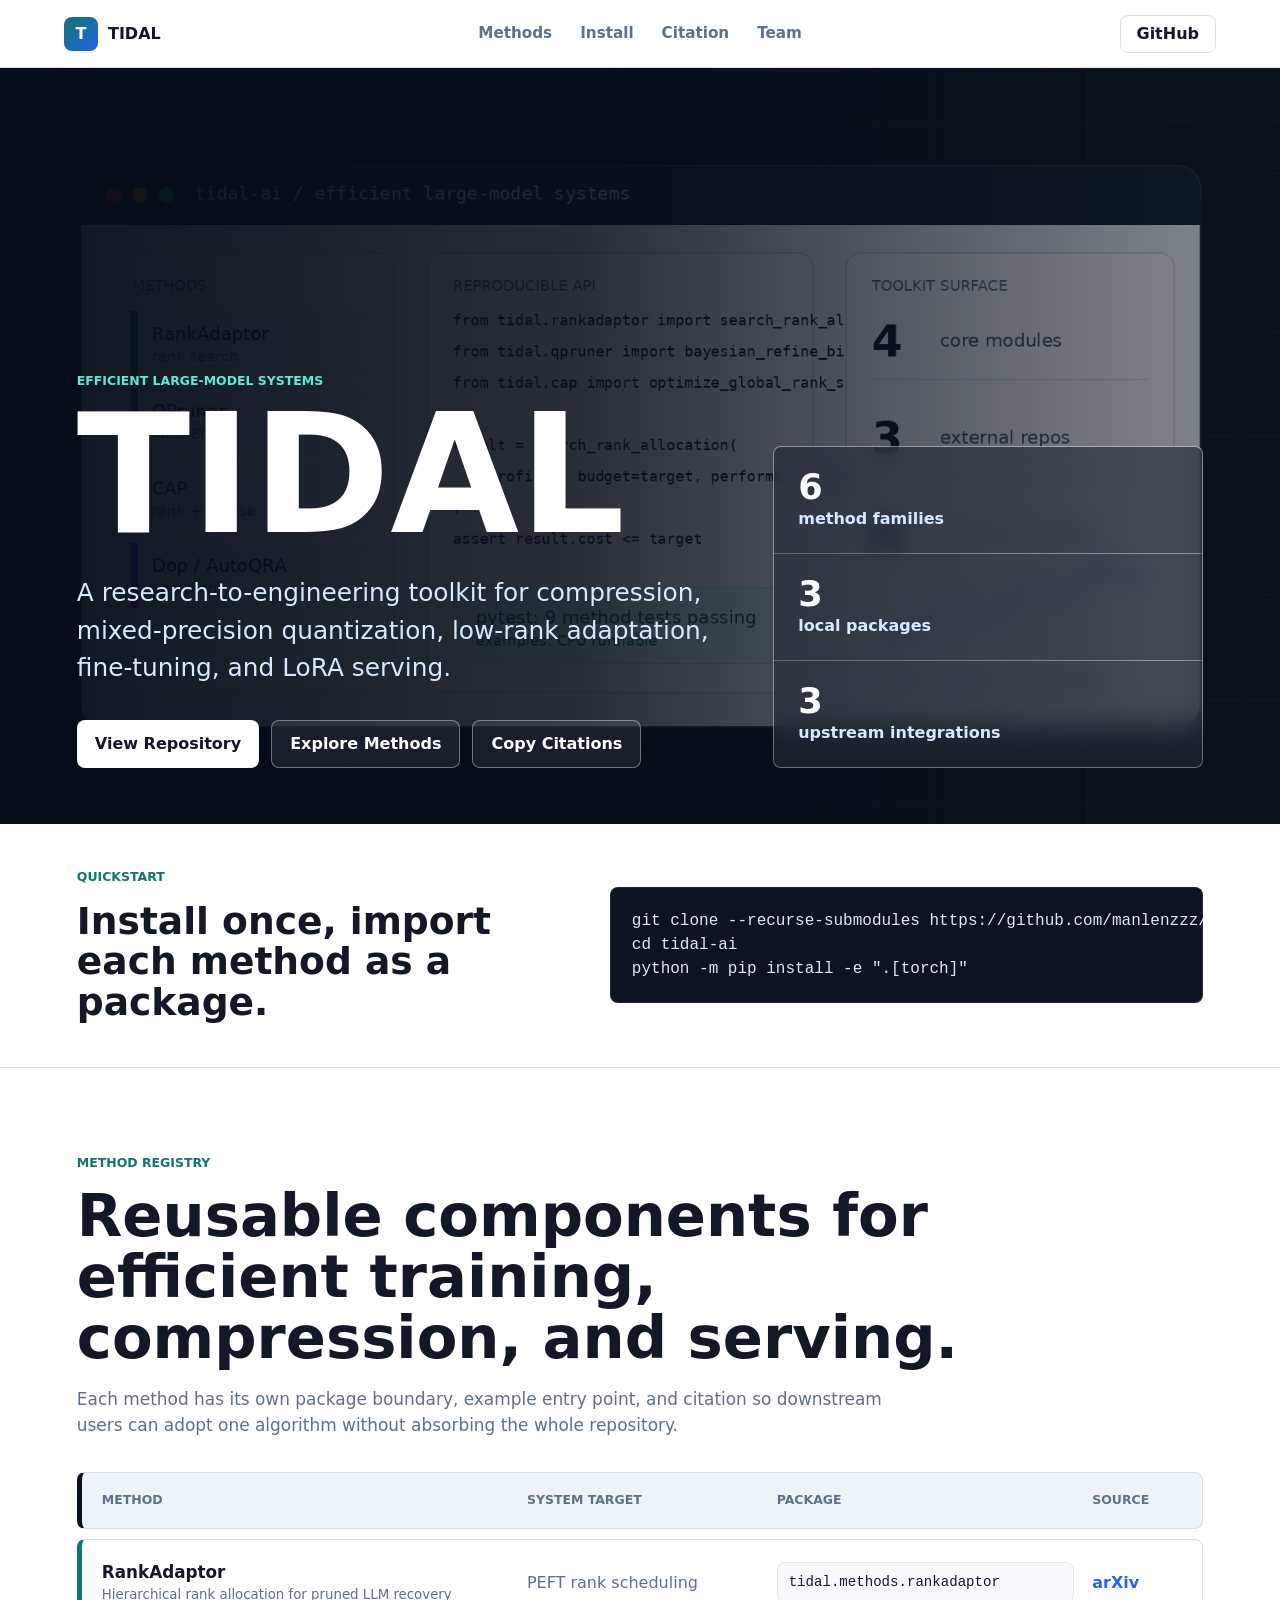
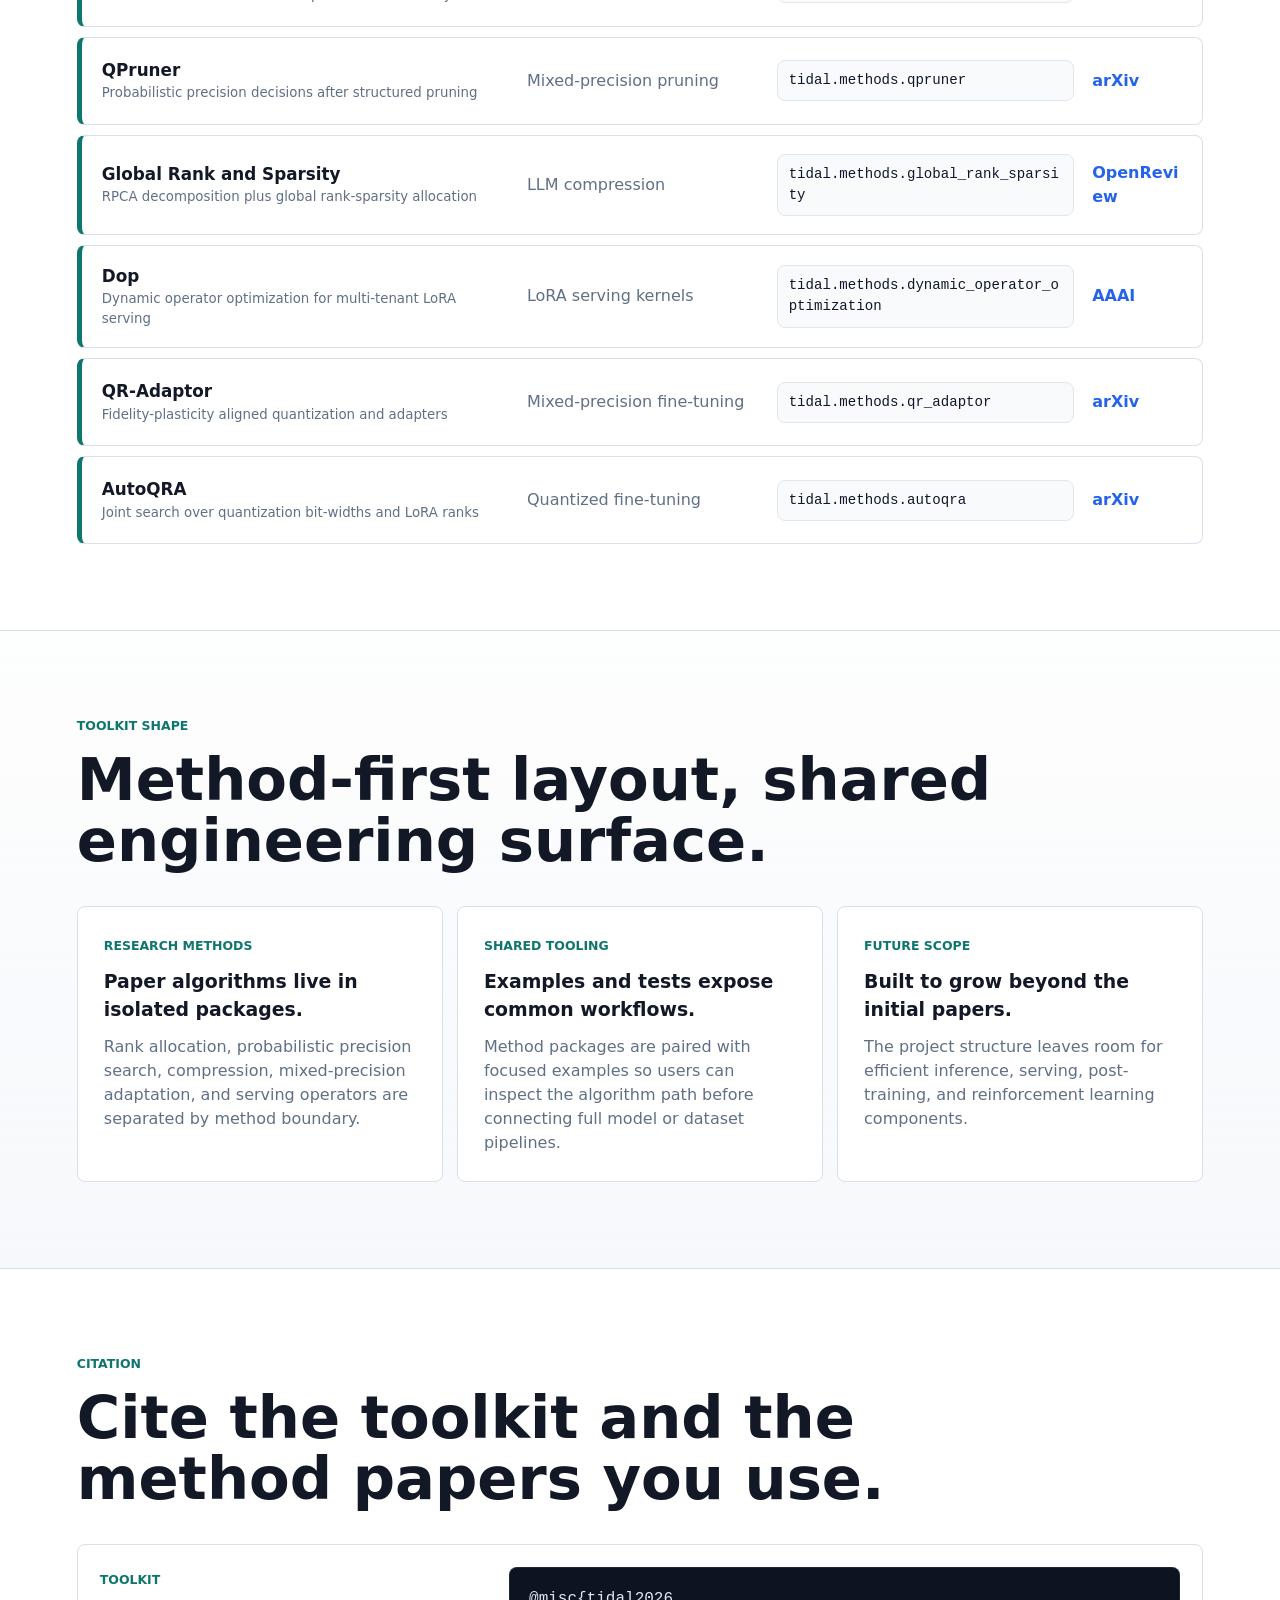
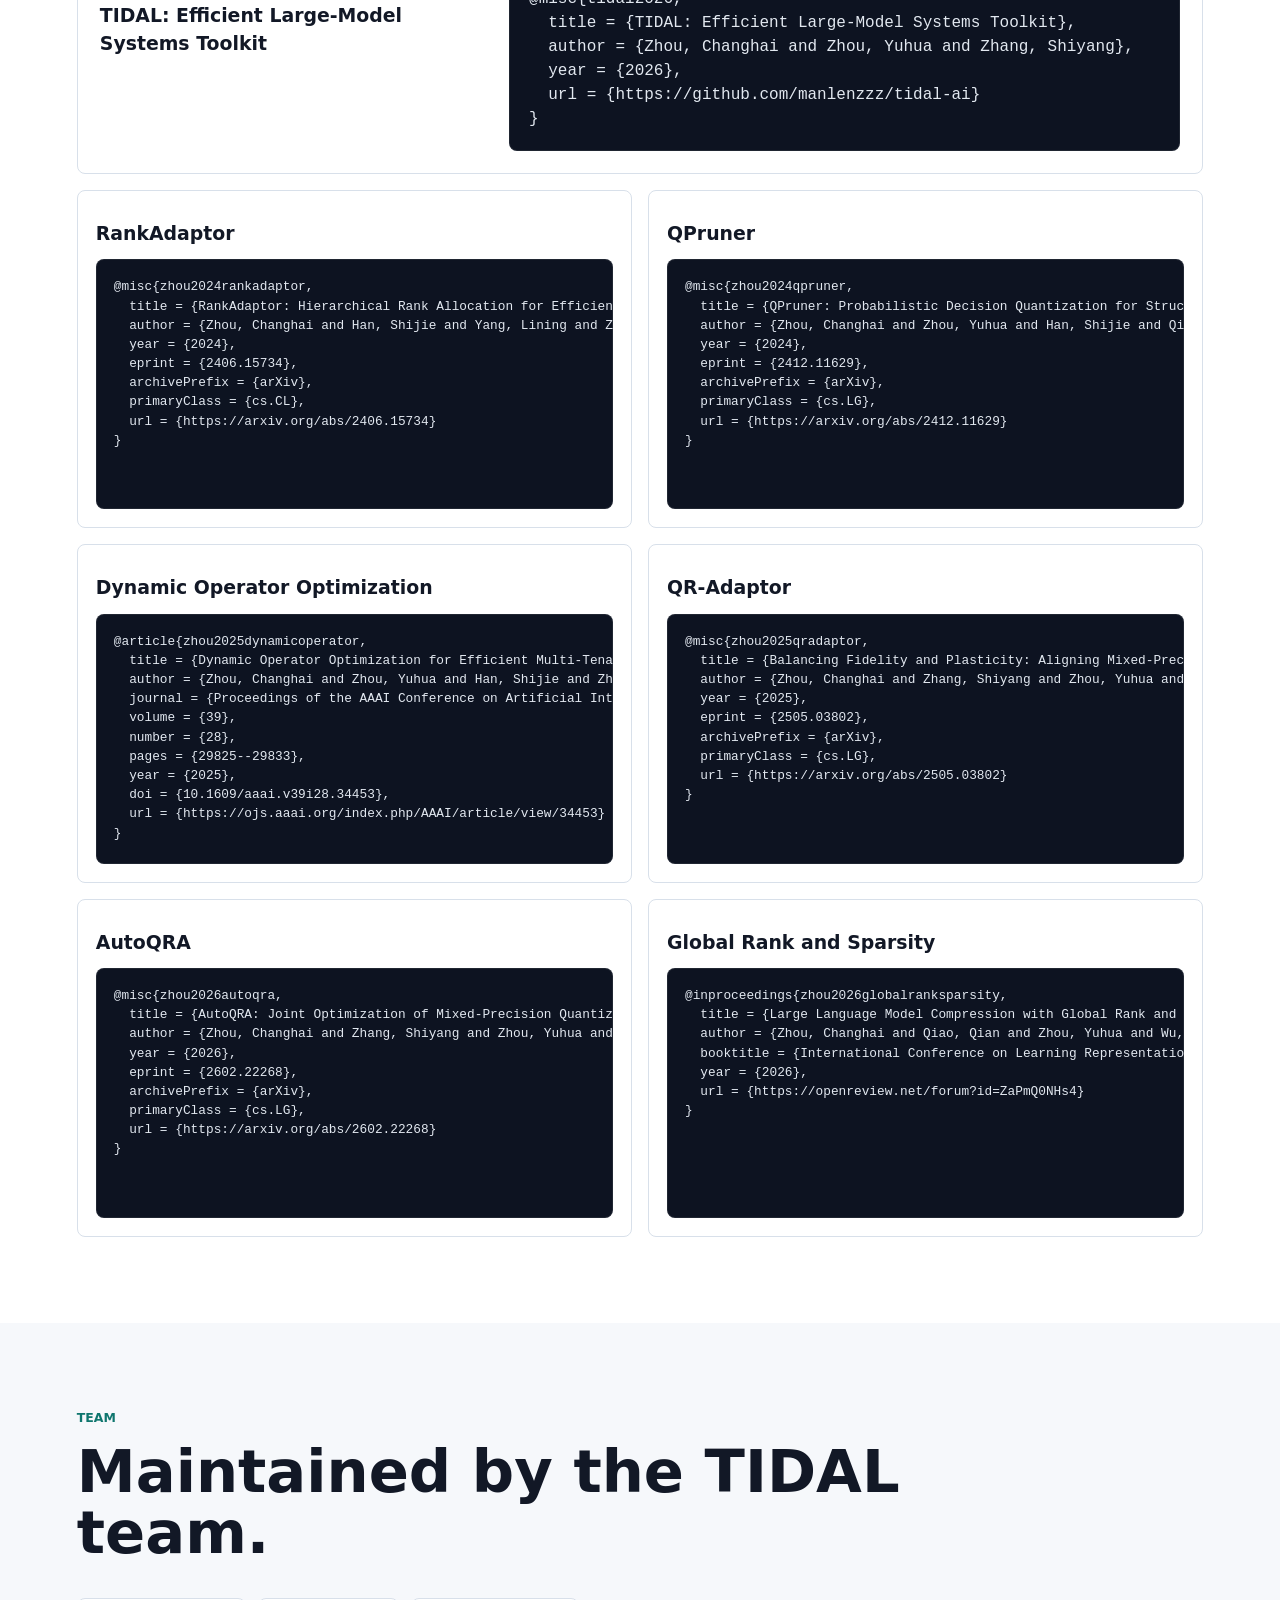
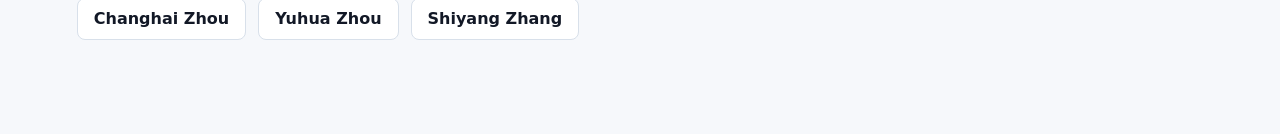
==== commit 930dfe51: "Redesign public homepage and citations" ====
--- a/site/index.html
+++ b/site/index.html
@@ -3,16 +3,20 @@
   <head>
     <meta charset="utf-8">
     <meta name="viewport" content="width=device-width, initial-scale=1">
-    <title>TIDAL | Efficient Large-Model Toolkit</title>
-    <meta name="description" content="TIDAL is a method-first toolkit for efficient LLM compression, fine-tuning, quantization, and LoRA serving.">
+    <title>TIDAL | Efficient Large-Model Systems Toolkit</title>
+    <meta name="description" content="TIDAL is an open-source toolkit for efficient large-model compression, quantization, adaptation, fine-tuning, and serving.">
     <link rel="stylesheet" href="styles.css">
   </head>
   <body>
     <header class="topbar">
-      <a class="brand" href="#top" aria-label="TIDAL home">TIDAL</a>
+      <a class="brand" href="#top" aria-label="TIDAL home">
+        <span class="brand-mark">T</span>
+        <span>TIDAL</span>
+      </a>
       <nav class="nav" aria-label="Primary navigation">
         <a href="#methods">Methods</a>
-        <a href="#layout">Layout</a>
+        <a href="#install">Install</a>
+        <a href="#citation">Citation</a>
         <a href="#team">Team</a>
       </nav>
       <a class="repo-link" href="https://github.com/manlenzzz/tidal-ai">GitHub</a>
@@ -21,101 +25,242 @@
     <main id="top">
       <section class="hero" aria-labelledby="hero-title">
         <div class="hero-copy">
-          <p class="kicker">Method-first efficient LLM systems</p>
+          <p class="eyebrow">Efficient large-model systems</p>
           <h1 id="hero-title">TIDAL</h1>
-          <p class="subtitle">A reusable toolkit for compression, mixed-precision quantization, low-rank adaptation, and multi-tenant LoRA serving.</p>
-          <div class="actions" aria-label="Project actions">
-            <a class="button primary" href="https://github.com/manlenzzz/tidal-ai">Repository</a>
-            <a class="button secondary" href="https://github.com/manlenzzz/tidal-ai#quickstart">Quickstart</a>
+          <p class="hero-subtitle">A research-to-engineering toolkit for compression, mixed-precision quantization, low-rank adaptation, fine-tuning, and LoRA serving.</p>
+          <div class="hero-actions" aria-label="Project actions">
+            <a class="button primary" href="https://github.com/manlenzzz/tidal-ai">View Repository</a>
+            <a class="button secondary" href="#methods">Explore Methods</a>
+            <a class="button secondary" href="#citation">Copy Citations</a>
           </div>
         </div>
-      </section>
-
-      <section class="metrics" aria-label="Project status">
-        <div><strong>6</strong><span>Methods</span></div>
-        <div><strong>3</strong><span>Local implementations</span></div>
-        <div><strong>3</strong><span>Upstream integrations</span></div>
+        <div class="hero-status" aria-label="Project scope">
+          <div><strong>6</strong><span>method families</span></div>
+          <div><strong>3</strong><span>local packages</span></div>
+          <div><strong>3</strong><span>upstream integrations</span></div>
+        </div>
+      </section>
+
+      <section id="install" class="install-band" aria-labelledby="install-title">
+        <div>
+          <p class="eyebrow">Quickstart</p>
+          <h2 id="install-title">Install once, import each method as a package.</h2>
+        </div>
+        <pre class="command"><code>git clone --recurse-submodules https://github.com/manlenzzz/tidal-ai
+cd tidal-ai
+python -m pip install -e ".[torch]"</code></pre>
       </section>
 
       <section id="methods" class="section methods" aria-labelledby="methods-title">
         <div class="section-heading">
-          <p class="kicker">Methods</p>
-          <h2 id="methods-title">Paper algorithms packaged as usable components</h2>
-        </div>
-        <div class="method-grid">
-          <article class="method-card accent-teal">
-            <span>RankAdaptor</span>
-            <h3>Hierarchical rank allocation</h3>
-            <p>Five-layer MLP performance model, online incremental rank search, and PEFT rank-pattern export.</p>
-            <code>tidal.methods.rankadaptor</code>
-          </article>
-          <article class="method-card accent-blue">
-            <span>QPruner</span>
-            <h3>Probabilistic precision decisions</h3>
-            <p>Calibration mutual information, memory-constrained bitwidth allocation, and GP refinement.</p>
-            <code>tidal.methods.qpruner</code>
-          </article>
-          <article class="method-card accent-amber">
-            <span>Global Rank And Sparsity</span>
-            <h3>RPCA plus global allocation</h3>
-            <p>ADMM RPCA decomposition, Bernoulli rank/sparse search, and packed Torch Linear layers.</p>
-            <code>tidal.methods.global_rank_sparsity</code>
-          </article>
-          <article class="method-card accent-rose">
-            <span>Dynamic Operator Optimization</span>
-            <h3>Multi-tenant LoRA serving</h3>
-            <p>Upstream CUDA operator code plus CPU SGMV references for correctness checks.</p>
-            <code>external/Dop</code>
-          </article>
-          <article class="method-card accent-indigo">
-            <span>QR-Adaptor</span>
-            <h3>Hierarchy-aware mixed precision</h3>
-            <p>Integrated upstream code for fidelity/plasticity-aligned fine-tuning workflows.</p>
-            <code>external/qr_adapter</code>
-          </article>
-          <article class="method-card accent-slate">
-            <span>AutoQRA</span>
-            <h3>Joint quantization and adapters</h3>
-            <p>Integrated upstream code for mixed-precision quantization and low-rank adapter search.</p>
-            <code>external/autoqra</code>
-          </article>
-        </div>
-      </section>
-
-      <section id="layout" class="section layout" aria-labelledby="layout-title">
-        <div class="section-heading">
-          <p class="kicker">Repository layout</p>
-          <h2 id="layout-title">One method, one package, one example directory</h2>
-        </div>
-        <pre class="tree" aria-label="Repository package tree"><code>tidal/methods/
-  rankadaptor/
-    core.py
-    README.md
-  qpruner/
-    core.py
-    torch.py
-    README.md
-  global_rank_sparsity/
-    core.py
-    torch.py
-    README.md
-  dynamic_operator_optimization/
-    reference.py
-    README.md
-examples/
-  rankadaptor/
-  qpruner/
-  global_rank_sparsity/</code></pre>
+          <p class="eyebrow">Method registry</p>
+          <h2 id="methods-title">Reusable components for efficient training, compression, and serving.</h2>
+          <p>Each method has its own package boundary, example entry point, and citation so downstream users can adopt one algorithm without absorbing the whole repository.</p>
+        </div>
+
+        <div class="method-table" role="table" aria-label="TIDAL method registry">
+          <div class="method-row method-head" role="row">
+            <span role="columnheader">Method</span>
+            <span role="columnheader">System target</span>
+            <span role="columnheader">Package</span>
+            <span role="columnheader">Source</span>
+          </div>
+
+          <article class="method-row" role="row">
+            <div role="cell">
+              <strong>RankAdaptor</strong>
+              <small>Hierarchical rank allocation for pruned LLM recovery</small>
+            </div>
+            <span role="cell">PEFT rank scheduling</span>
+            <code role="cell">tidal.methods.rankadaptor</code>
+            <a role="cell" href="https://arxiv.org/abs/2406.15734">arXiv</a>
+          </article>
+
+          <article class="method-row" role="row">
+            <div role="cell">
+              <strong>QPruner</strong>
+              <small>Probabilistic precision decisions after structured pruning</small>
+            </div>
+            <span role="cell">Mixed-precision pruning</span>
+            <code role="cell">tidal.methods.qpruner</code>
+            <a role="cell" href="https://arxiv.org/abs/2412.11629">arXiv</a>
+          </article>
+
+          <article class="method-row" role="row">
+            <div role="cell">
+              <strong>Global Rank and Sparsity</strong>
+              <small>RPCA decomposition plus global rank-sparsity allocation</small>
+            </div>
+            <span role="cell">LLM compression</span>
+            <code role="cell">tidal.methods.global_rank_sparsity</code>
+            <a role="cell" href="https://openreview.net/forum?id=ZaPmQ0NHs4">OpenReview</a>
+          </article>
+
+          <article class="method-row" role="row">
+            <div role="cell">
+              <strong>Dop</strong>
+              <small>Dynamic operator optimization for multi-tenant LoRA serving</small>
+            </div>
+            <span role="cell">LoRA serving kernels</span>
+            <code role="cell">tidal.methods.dynamic_operator_optimization</code>
+            <a role="cell" href="https://ojs.aaai.org/index.php/AAAI/article/view/34453">AAAI</a>
+          </article>
+
+          <article class="method-row" role="row">
+            <div role="cell">
+              <strong>QR-Adaptor</strong>
+              <small>Fidelity-plasticity aligned quantization and adapters</small>
+            </div>
+            <span role="cell">Mixed-precision fine-tuning</span>
+            <code role="cell">tidal.methods.qr_adaptor</code>
+            <a role="cell" href="https://arxiv.org/abs/2505.03802">arXiv</a>
+          </article>
+
+          <article class="method-row" role="row">
+            <div role="cell">
+              <strong>AutoQRA</strong>
+              <small>Joint search over quantization bit-widths and LoRA ranks</small>
+            </div>
+            <span role="cell">Quantized fine-tuning</span>
+            <code role="cell">tidal.methods.autoqra</code>
+            <a role="cell" href="https://arxiv.org/abs/2602.22268">arXiv</a>
+          </article>
+        </div>
+      </section>
+
+      <section class="section architecture" aria-labelledby="architecture-title">
+        <div class="section-heading">
+          <p class="eyebrow">Toolkit shape</p>
+          <h2 id="architecture-title">Method-first layout, shared engineering surface.</h2>
+        </div>
+        <div class="architecture-grid">
+          <article>
+            <span>Research methods</span>
+            <h3>Paper algorithms live in isolated packages.</h3>
+            <p>Rank allocation, probabilistic precision search, compression, mixed-precision adaptation, and serving operators are separated by method boundary.</p>
+          </article>
+          <article>
+            <span>Shared tooling</span>
+            <h3>Examples and tests expose common workflows.</h3>
+            <p>Method packages are paired with focused examples so users can inspect the algorithm path before connecting full model or dataset pipelines.</p>
+          </article>
+          <article>
+            <span>Future scope</span>
+            <h3>Built to grow beyond the initial papers.</h3>
+            <p>The project structure leaves room for efficient inference, serving, post-training, and reinforcement learning components.</p>
+          </article>
+        </div>
+      </section>
+
+      <section id="citation" class="section citation" aria-labelledby="citation-title">
+        <div class="section-heading">
+          <p class="eyebrow">Citation</p>
+          <h2 id="citation-title">Cite the toolkit and the method papers you use.</h2>
+        </div>
+
+        <div class="citation-feature">
+          <div>
+            <span>Toolkit</span>
+            <h3>TIDAL: Efficient Large-Model Systems Toolkit</h3>
+          </div>
+          <pre><code>@misc{tidal2026,
+  title = {TIDAL: Efficient Large-Model Systems Toolkit},
+  author = {Zhou, Changhai and Zhou, Yuhua and Zhang, Shiyang},
+  year = {2026},
+  url = {https://github.com/manlenzzz/tidal-ai}
+}</code></pre>
+        </div>
+
+        <div class="citation-grid" aria-label="Method paper citations">
+          <article>
+            <h3>RankAdaptor</h3>
+            <pre><code>@misc{zhou2024rankadaptor,
+  title = {RankAdaptor: Hierarchical Rank Allocation for Efficient Fine-Tuning Pruned LLMs via Performance Model},
+  author = {Zhou, Changhai and Han, Shijie and Yang, Lining and Zhou, Yuhua and Cheng, Xu and Wang, Yibin and Li, Hongguang},
+  year = {2024},
+  eprint = {2406.15734},
+  archivePrefix = {arXiv},
+  primaryClass = {cs.CL},
+  url = {https://arxiv.org/abs/2406.15734}
+}</code></pre>
+          </article>
+
+          <article>
+            <h3>QPruner</h3>
+            <pre><code>@misc{zhou2024qpruner,
+  title = {QPruner: Probabilistic Decision Quantization for Structured Pruning in Large Language Models},
+  author = {Zhou, Changhai and Zhou, Yuhua and Han, Shijie and Qiao, Qian and Li, Hongguang},
+  year = {2024},
+  eprint = {2412.11629},
+  archivePrefix = {arXiv},
+  primaryClass = {cs.LG},
+  url = {https://arxiv.org/abs/2412.11629}
+}</code></pre>
+          </article>
+
+          <article>
+            <h3>Dynamic Operator Optimization</h3>
+            <pre><code>@article{zhou2025dynamicoperator,
+  title = {Dynamic Operator Optimization for Efficient Multi-Tenant LoRA Model Serving},
+  author = {Zhou, Changhai and Zhou, Yuhua and Han, Shijie and Zhang, Jiajin and Li, Hongguang},
+  journal = {Proceedings of the AAAI Conference on Artificial Intelligence},
+  volume = {39},
+  number = {28},
+  pages = {29825--29833},
+  year = {2025},
+  doi = {10.1609/aaai.v39i28.34453},
+  url = {https://ojs.aaai.org/index.php/AAAI/article/view/34453}
+}</code></pre>
+          </article>
+
+          <article>
+            <h3>QR-Adaptor</h3>
+            <pre><code>@misc{zhou2025qradaptor,
+  title = {Balancing Fidelity and Plasticity: Aligning Mixed-Precision Fine-Tuning with Linguistic Hierarchies},
+  author = {Zhou, Changhai and Zhang, Shiyang and Zhou, Yuhua and Qiao, Qian and Gao, Jun and Weng, Shichao and Zhang, Weizhong and Jin, Cheng},
+  year = {2025},
+  eprint = {2505.03802},
+  archivePrefix = {arXiv},
+  primaryClass = {cs.LG},
+  url = {https://arxiv.org/abs/2505.03802}
+}</code></pre>
+          </article>
+
+          <article>
+            <h3>AutoQRA</h3>
+            <pre><code>@misc{zhou2026autoqra,
+  title = {AutoQRA: Joint Optimization of Mixed-Precision Quantization and Low-rank Adapters for Efficient LLM Fine-Tuning},
+  author = {Zhou, Changhai and Zhang, Shiyang and Zhou, Yuhua and Qiao, Qian and Gao, Jun and Jin, Cheng and Qin, Kaizhou and Zhang, Weizhong},
+  year = {2026},
+  eprint = {2602.22268},
+  archivePrefix = {arXiv},
+  primaryClass = {cs.LG},
+  url = {https://arxiv.org/abs/2602.22268}
+}</code></pre>
+          </article>
+
+          <article>
+            <h3>Global Rank and Sparsity</h3>
+            <pre><code>@inproceedings{zhou2026globalranksparsity,
+  title = {Large Language Model Compression with Global Rank and Sparsity Optimization},
+  author = {Zhou, Changhai and Qiao, Qian and Zhou, Yuhua and Wu, Yuxin and Weng, Shichao and Zhang, Weizhong and Jin, Cheng},
+  booktitle = {International Conference on Learning Representations},
+  year = {2026},
+  url = {https://openreview.net/forum?id=ZaPmQ0NHs4}
+}</code></pre>
+          </article>
+        </div>
       </section>
 
       <section id="team" class="section team" aria-labelledby="team-title">
         <div class="section-heading">
-          <p class="kicker">Team</p>
-          <h2 id="team-title">Maintained by the TIDAL team</h2>
-        </div>
-        <div class="team-panel">
-          <h3>Changhai Zhou, Yuhua Zhou, Shiyang Zhang</h3>
-          <p>The project is organized for team-maintained efficient-LLM components across inference, fine-tuning, serving, compression, post-training, and reinforcement learning.</p>
+          <p class="eyebrow">Team</p>
+          <h2 id="team-title">Maintained by the TIDAL team.</h2>
+        </div>
+        <div class="team-list">
+          <a href="https://github.com/manlenzzz">Changhai Zhou</a>
+          <span>Yuhua Zhou</span>
+          <span>Shiyang Zhang</span>
         </div>
       </section>
     </main>
--- a/site/styles.css
+++ b/site/styles.css
@@ -1,16 +1,17 @@
 :root {
   color-scheme: light;
-  --ink: #111827;
-  --muted: #526173;
-  --line: #d7dee8;
+  --ink: #121826;
+  --muted: #607085;
+  --soft: #eef3f7;
   --paper: #ffffff;
-  --wash: #f4f7fb;
-  --teal: #0f766e;
+  --line: #d8e0ea;
+  --ocean: #0f766e;
   --blue: #2563eb;
+  --violet: #6d28d9;
   --amber: #b45309;
   --rose: #be123c;
-  --indigo: #4f46e5;
-  --slate: #475569;
+  --dark: #09111f;
+  --code: #0d1321;
 }
 
 * {
@@ -25,7 +26,7 @@
   margin: 0;
   min-width: 320px;
   color: var(--ink);
-  background: var(--wash);
+  background: #f6f8fb;
   font-family: Inter, ui-sans-serif, system-ui, -apple-system, BlinkMacSystemFont, "Segoe UI", sans-serif;
   line-height: 1.5;
 }
@@ -38,109 +39,145 @@
 .topbar {
   position: sticky;
   top: 0;
-  z-index: 10;
+  z-index: 20;
+  min-height: 68px;
   display: grid;
   grid-template-columns: auto 1fr auto;
   align-items: center;
-  gap: 24px;
-  min-height: 64px;
-  padding: 0 42px;
-  border-bottom: 1px solid rgba(17, 24, 39, 0.12);
+  gap: 28px;
+  padding: 0 clamp(20px, 5vw, 72px);
+  border-bottom: 1px solid rgba(18, 24, 38, 0.12);
   background: rgba(255, 255, 255, 0.94);
-  backdrop-filter: blur(14px);
+  backdrop-filter: blur(16px);
+}
+
+.brand,
+.nav,
+.repo-link,
+.hero-actions,
+.team-list {
+  display: flex;
+  align-items: center;
 }
 
 .brand {
-  font-weight: 900;
-  font-size: 1.06rem;
+  gap: 10px;
+  font-weight: 900;
+  letter-spacing: 0;
+}
+
+.brand-mark {
+  width: 34px;
+  height: 34px;
+  display: grid;
+  place-items: center;
+  border-radius: 8px;
+  color: #ffffff;
+  background: linear-gradient(135deg, var(--ocean), var(--blue));
 }
 
 .nav {
-  display: flex;
   justify-content: center;
-  gap: 24px;
+  gap: 28px;
   color: var(--muted);
-  font-size: 0.94rem;
+  font-size: 0.95rem;
+  font-weight: 700;
 }
 
 .nav a,
 .repo-link {
-  min-height: 36px;
+  min-height: 38px;
+}
+
+.nav a {
   display: inline-flex;
   align-items: center;
 }
 
 .nav a:hover,
-.repo-link:hover {
-  color: var(--teal);
+.repo-link:hover,
+.method-row a:hover,
+.team-list a:hover {
+  color: var(--ocean);
 }
 
 .repo-link {
   justify-content: center;
-  min-width: 86px;
-  padding: 0 14px;
+  min-width: 92px;
+  padding: 0 16px;
   border: 1px solid var(--line);
   border-radius: 8px;
   background: var(--paper);
-  font-weight: 800;
+  font-weight: 900;
 }
 
 .hero {
-  min-height: min(760px, 82vh);
-  display: flex;
-  align-items: flex-end;
-  padding: 96px 6vw 70px;
+  min-height: min(760px, 84vh);
+  position: relative;
+  display: grid;
+  grid-template-columns: minmax(0, 1fr) minmax(300px, 430px);
+  align-items: end;
+  gap: 36px;
+  padding: 120px clamp(22px, 6vw, 86px) 56px;
   color: #ffffff;
-  background-color: #101820;
-  background-image: linear-gradient(90deg, rgba(9, 16, 28, 0.95) 0%, rgba(9, 16, 28, 0.84) 42%, rgba(9, 16, 28, 0.22) 100%), url("assets/tidal-stack-preview.png");
+  overflow: hidden;
+  background-color: var(--dark);
+  background-image:
+    linear-gradient(90deg, rgba(5, 11, 23, 0.96) 0%, rgba(5, 11, 23, 0.86) 45%, rgba(5, 11, 23, 0.46) 100%),
+    url("assets/tidal-stack-preview.png");
   background-position: center;
   background-size: cover;
 }
 
 .hero-copy {
-  max-width: 780px;
-}
-
-.kicker {
+  max-width: 900px;
+}
+
+.eyebrow {
   margin: 0 0 14px;
-  color: #5eead4;
+  color: var(--ocean);
   font-size: 0.78rem;
   font-weight: 900;
   letter-spacing: 0;
   text-transform: uppercase;
+}
+
+.hero .eyebrow {
+  color: #5eead4;
 }
 
 h1,
 h2,
 h3,
 p,
-code {
+code,
+span,
+a {
   overflow-wrap: anywhere;
 }
 
 h1 {
   margin: 0;
-  font-size: clamp(4.6rem, 12vw, 9rem);
-  line-height: 0.88;
+  font-size: clamp(4.8rem, 13vw, 10.5rem);
+  line-height: 0.84;
   letter-spacing: 0;
 }
 
-.subtitle {
-  margin: 28px 0 0;
-  max-width: 730px;
-  color: #dbeafe;
-  font-size: clamp(1.1rem, 2.5vw, 1.45rem);
-}
-
-.actions {
-  display: flex;
+.hero-subtitle {
+  max-width: 810px;
+  margin: 30px 0 0;
+  color: #d7e8ff;
+  font-size: clamp(1.15rem, 2.3vw, 1.55rem);
+}
+
+.hero-actions {
   flex-wrap: wrap;
   gap: 12px;
   margin-top: 34px;
 }
 
 .button {
-  min-height: 46px;
+  min-height: 48px;
   display: inline-flex;
   align-items: center;
   justify-content: center;
@@ -156,157 +193,283 @@
 
 .button.secondary {
   color: #ffffff;
-  border: 1px solid rgba(255, 255, 255, 0.44);
+  border: 1px solid rgba(255, 255, 255, 0.38);
   background: rgba(255, 255, 255, 0.08);
 }
 
-.metrics {
-  display: grid;
-  grid-template-columns: repeat(3, minmax(0, 1fr));
+.hero-status {
+  display: grid;
   gap: 1px;
-  background: var(--line);
+  border: 1px solid rgba(255, 255, 255, 0.28);
+  border-radius: 8px;
+  overflow: hidden;
+  background: rgba(255, 255, 255, 0.18);
+  backdrop-filter: blur(12px);
+}
+
+.hero-status div {
+  min-height: 106px;
+  display: grid;
+  align-content: center;
+  gap: 2px;
+  padding: 22px 24px;
+  background: rgba(6, 13, 27, 0.56);
+}
+
+.hero-status strong {
+  font-size: 2.2rem;
+  line-height: 1;
+}
+
+.hero-status span {
+  color: #d7e8ff;
+  font-weight: 700;
+}
+
+.install-band {
+  display: grid;
+  grid-template-columns: minmax(0, 0.78fr) minmax(320px, 0.92fr);
+  gap: 30px;
+  align-items: center;
+  padding: 44px clamp(22px, 6vw, 86px);
   border-bottom: 1px solid var(--line);
-}
-
-.metrics div {
-  min-height: 116px;
-  display: grid;
-  align-content: center;
-  gap: 4px;
-  padding: 24px 6vw;
   background: var(--paper);
 }
 
-.metrics strong {
-  font-size: 2.2rem;
-}
-
-.metrics span {
-  color: var(--muted);
+.install-band h2 {
+  margin: 0;
+  font-size: clamp(1.45rem, 3.2vw, 2.35rem);
+  line-height: 1.08;
+}
+
+.command,
+.citation pre {
+  margin: 0;
+  overflow-x: auto;
+  border-radius: 8px;
+  background: var(--code);
+  color: #e2e8f0;
+  box-shadow: inset 0 0 0 1px rgba(255, 255, 255, 0.08);
+}
+
+.command {
+  padding: 22px;
+}
+
+pre code,
+.method-row code {
+  font-family: "SFMono-Regular", Consolas, "Liberation Mono", monospace;
 }
 
 .section {
-  padding: 82px 6vw;
+  padding: 86px clamp(22px, 6vw, 86px);
 }
 
 .section-heading {
-  max-width: 860px;
+  max-width: 920px;
   margin-bottom: 34px;
 }
 
 .section-heading h2 {
   margin: 0;
-  font-size: clamp(2rem, 5vw, 3.25rem);
-  line-height: 1.05;
+  font-size: clamp(2.1rem, 5vw, 3.7rem);
+  line-height: 1.03;
   letter-spacing: 0;
 }
 
-.methods {
+.section-heading p:not(.eyebrow) {
+  max-width: 820px;
+  margin: 18px 0 0;
+  color: var(--muted);
+  font-size: 1.06rem;
+}
+
+.methods,
+.citation {
   background: var(--paper);
 }
 
-.method-grid {
+.method-table {
+  display: grid;
+  gap: 10px;
+}
+
+.method-row {
+  display: grid;
+  grid-template-columns: minmax(260px, 1.3fr) minmax(160px, 0.74fr) minmax(260px, 0.95fr) minmax(90px, 0.25fr);
+  gap: 18px;
+  align-items: center;
+  min-height: 88px;
+  padding: 18px 20px;
+  border: 1px solid var(--line);
+  border-left: 5px solid var(--ocean);
+  border-radius: 8px;
+  background: #ffffff;
+}
+
+.method-head {
+  min-height: 44px;
+  border-left-color: var(--dark);
+  background: #eef3f7;
+  color: #475569;
+  font-size: 0.78rem;
+  font-weight: 900;
+  text-transform: uppercase;
+}
+
+.method-row strong,
+.method-row small {
+  display: block;
+}
+
+.method-row strong {
+  font-size: 1.05rem;
+}
+
+.method-row small,
+.method-row span {
+  color: var(--muted);
+}
+
+.method-row code {
+  padding: 9px 11px;
+  border: 1px solid #dfe7ef;
+  border-radius: 8px;
+  background: #f8fafc;
+  color: #0f172a;
+  font-size: 0.88rem;
+}
+
+.method-row a {
+  color: var(--blue);
+  font-weight: 900;
+}
+
+.architecture {
+  border-block: 1px solid var(--line);
+  background:
+    linear-gradient(180deg, rgba(255, 255, 255, 0.82), rgba(246, 248, 251, 0.98)),
+    #f6f8fb;
+}
+
+.architecture-grid {
   display: grid;
   grid-template-columns: repeat(3, minmax(0, 1fr));
   gap: 14px;
 }
 
-.method-card {
-  min-height: 258px;
-  display: grid;
-  grid-template-rows: auto auto 1fr auto;
-  gap: 10px;
-  padding: 24px;
+.architecture-grid article,
+.citation-grid article,
+.citation-feature {
   border: 1px solid var(--line);
-  border-top-width: 5px;
   border-radius: 8px;
   background: var(--paper);
 }
 
-.method-card span,
-.team-panel span {
-  color: var(--muted);
+.architecture-grid article {
+  min-height: 244px;
+  padding: 26px;
+}
+
+.architecture-grid span,
+.citation-feature span {
+  color: var(--ocean);
   font-size: 0.78rem;
   font-weight: 900;
   text-transform: uppercase;
 }
 
-.method-card h3,
-.team-panel h3 {
-  margin: 0;
+.architecture-grid h3,
+.citation-feature h3,
+.citation-grid h3 {
+  margin: 10px 0 12px;
   font-size: 1.18rem;
 }
 
-.method-card p,
-.team-panel p {
+.architecture-grid p {
   margin: 0;
   color: var(--muted);
 }
 
-.method-card code {
-  display: block;
-  padding: 10px 12px;
-  border: 1px solid #e2e8f0;
-  border-radius: 8px;
-  background: #f8fafc;
-  color: #0f172a;
-  font-size: 0.85rem;
-}
-
-.accent-teal { border-top-color: var(--teal); }
-.accent-blue { border-top-color: var(--blue); }
-.accent-amber { border-top-color: var(--amber); }
-.accent-rose { border-top-color: var(--rose); }
-.accent-indigo { border-top-color: var(--indigo); }
-.accent-slate { border-top-color: var(--slate); }
-
-.layout {
-  border-block: 1px solid var(--line);
-  background: #f8fafc;
-}
-
-.tree {
-  max-width: 980px;
-  margin: 0;
-  padding: 24px;
-  overflow-x: auto;
+.citation-feature {
+  display: grid;
+  grid-template-columns: minmax(220px, 0.58fr) minmax(0, 1fr);
+  gap: 20px;
+  align-items: stretch;
+  padding: 22px;
+  margin-bottom: 16px;
+}
+
+.citation-feature pre {
+  padding: 20px;
+}
+
+.citation-grid {
+  display: grid;
+  grid-template-columns: repeat(2, minmax(0, 1fr));
+  gap: 16px;
+}
+
+.citation-grid article {
+  min-width: 0;
+  padding: 18px;
+}
+
+.citation-grid h3 {
+  color: var(--ink);
+}
+
+.citation-grid pre {
+  min-height: 250px;
+  padding: 18px;
+  font-size: 0.8rem;
+}
+
+.team {
+  background: #f6f8fb;
+}
+
+.team-list {
+  flex-wrap: wrap;
+  gap: 12px;
+}
+
+.team-list a,
+.team-list span {
+  min-height: 42px;
+  display: inline-flex;
+  align-items: center;
+  padding: 0 16px;
   border: 1px solid var(--line);
   border-radius: 8px;
-  background: #0f172a;
-  color: #e2e8f0;
-  font-size: 0.95rem;
-}
-
-.tree code {
-  font-family: "SFMono-Regular", Consolas, "Liberation Mono", monospace;
-}
-
-.team-panel {
-  max-width: 980px;
-  padding: 30px 0 0;
-  border-top: 1px solid var(--line);
-}
-
-.team-panel h3 {
-  margin-bottom: 10px;
-  font-size: clamp(1.35rem, 3vw, 2rem);
-}
-
-.team-panel p {
-  max-width: 820px;
-  font-size: 1.05rem;
+  background: var(--paper);
+  font-weight: 900;
 }
 
 @media (max-width: 1120px) {
-  .method-grid {
-    grid-template-columns: repeat(2, minmax(0, 1fr));
-  }
-}
-
-@media (max-width: 820px) {
+  .hero,
+  .install-band,
+  .citation-feature {
+    grid-template-columns: 1fr;
+  }
+
+  .hero-status {
+    grid-template-columns: repeat(3, minmax(0, 1fr));
+  }
+
+  .method-row {
+    grid-template-columns: minmax(220px, 1fr) minmax(160px, 0.7fr);
+  }
+
+  .method-head {
+    display: none;
+  }
+}
+
+@media (max-width: 860px) {
   .topbar {
     grid-template-columns: 1fr auto;
-    padding: 0 22px;
+    padding: 0 20px;
   }
 
   .nav {
@@ -314,33 +477,53 @@
   }
 
   .hero {
-    min-height: 680px;
-    padding: 70px 22px 48px;
+    min-height: 720px;
+    padding: 92px 22px 34px;
     background-position: center right;
   }
 
-  .metrics,
-  .method-grid {
+  .hero-status,
+  .architecture-grid,
+  .citation-grid {
     grid-template-columns: 1fr;
   }
 
+  .hero-status div {
+    min-height: 86px;
+  }
+
+  .install-band,
   .section {
-    padding: 62px 22px;
-  }
-}
-
-@media (max-width: 600px) {
+    padding-inline: 22px;
+  }
+
+  .method-row {
+    grid-template-columns: 1fr;
+    gap: 12px;
+  }
+
+  .citation-grid pre {
+    min-height: 0;
+  }
+}
+
+@media (max-width: 560px) {
   .repo-link {
-    min-width: 74px;
+    min-width: 78px;
     padding: 0 10px;
   }
 
   h1 {
-    font-size: 4.3rem;
-  }
-
-  .tree {
-    padding: 18px;
-    font-size: 0.82rem;
-  }
-}
+    font-size: 4.25rem;
+  }
+
+  .button {
+    width: 100%;
+  }
+
+  .command,
+  .citation-feature pre,
+  .citation-grid pre {
+    font-size: 0.76rem;
+  }
+}
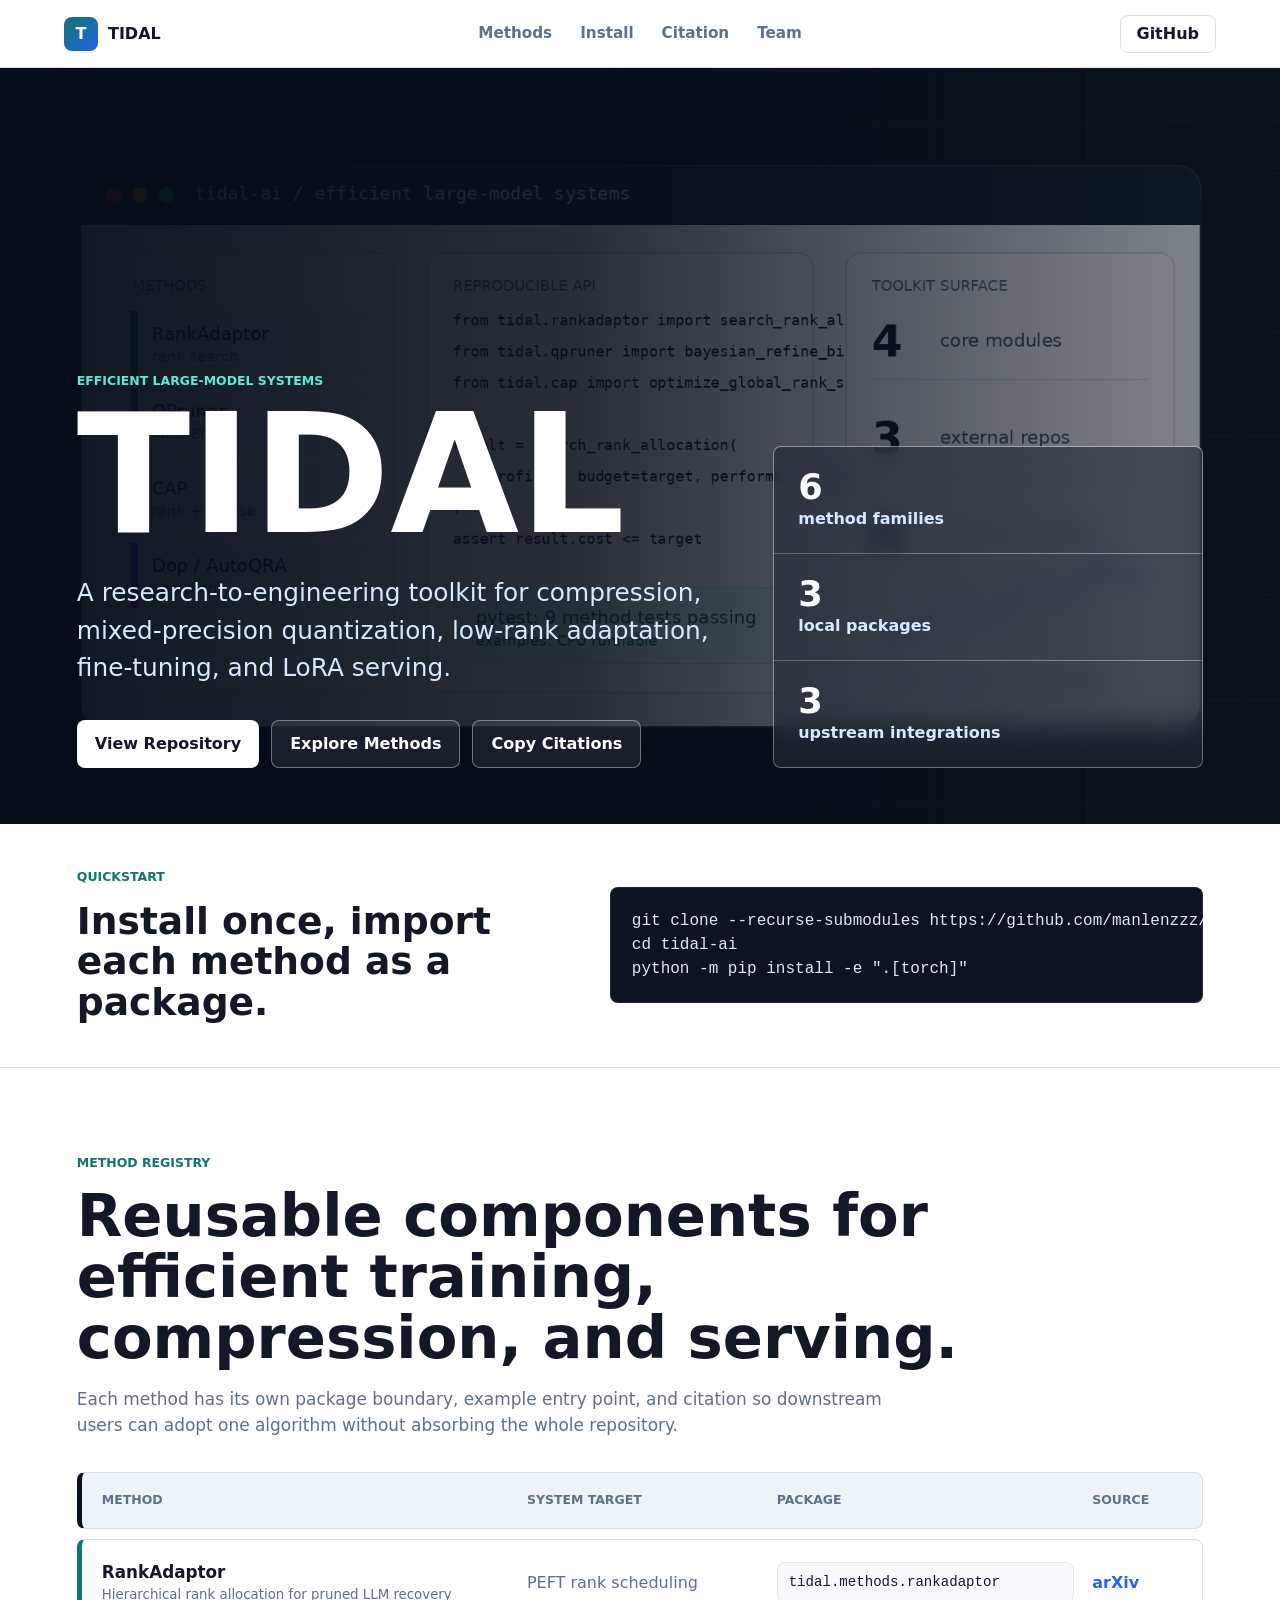
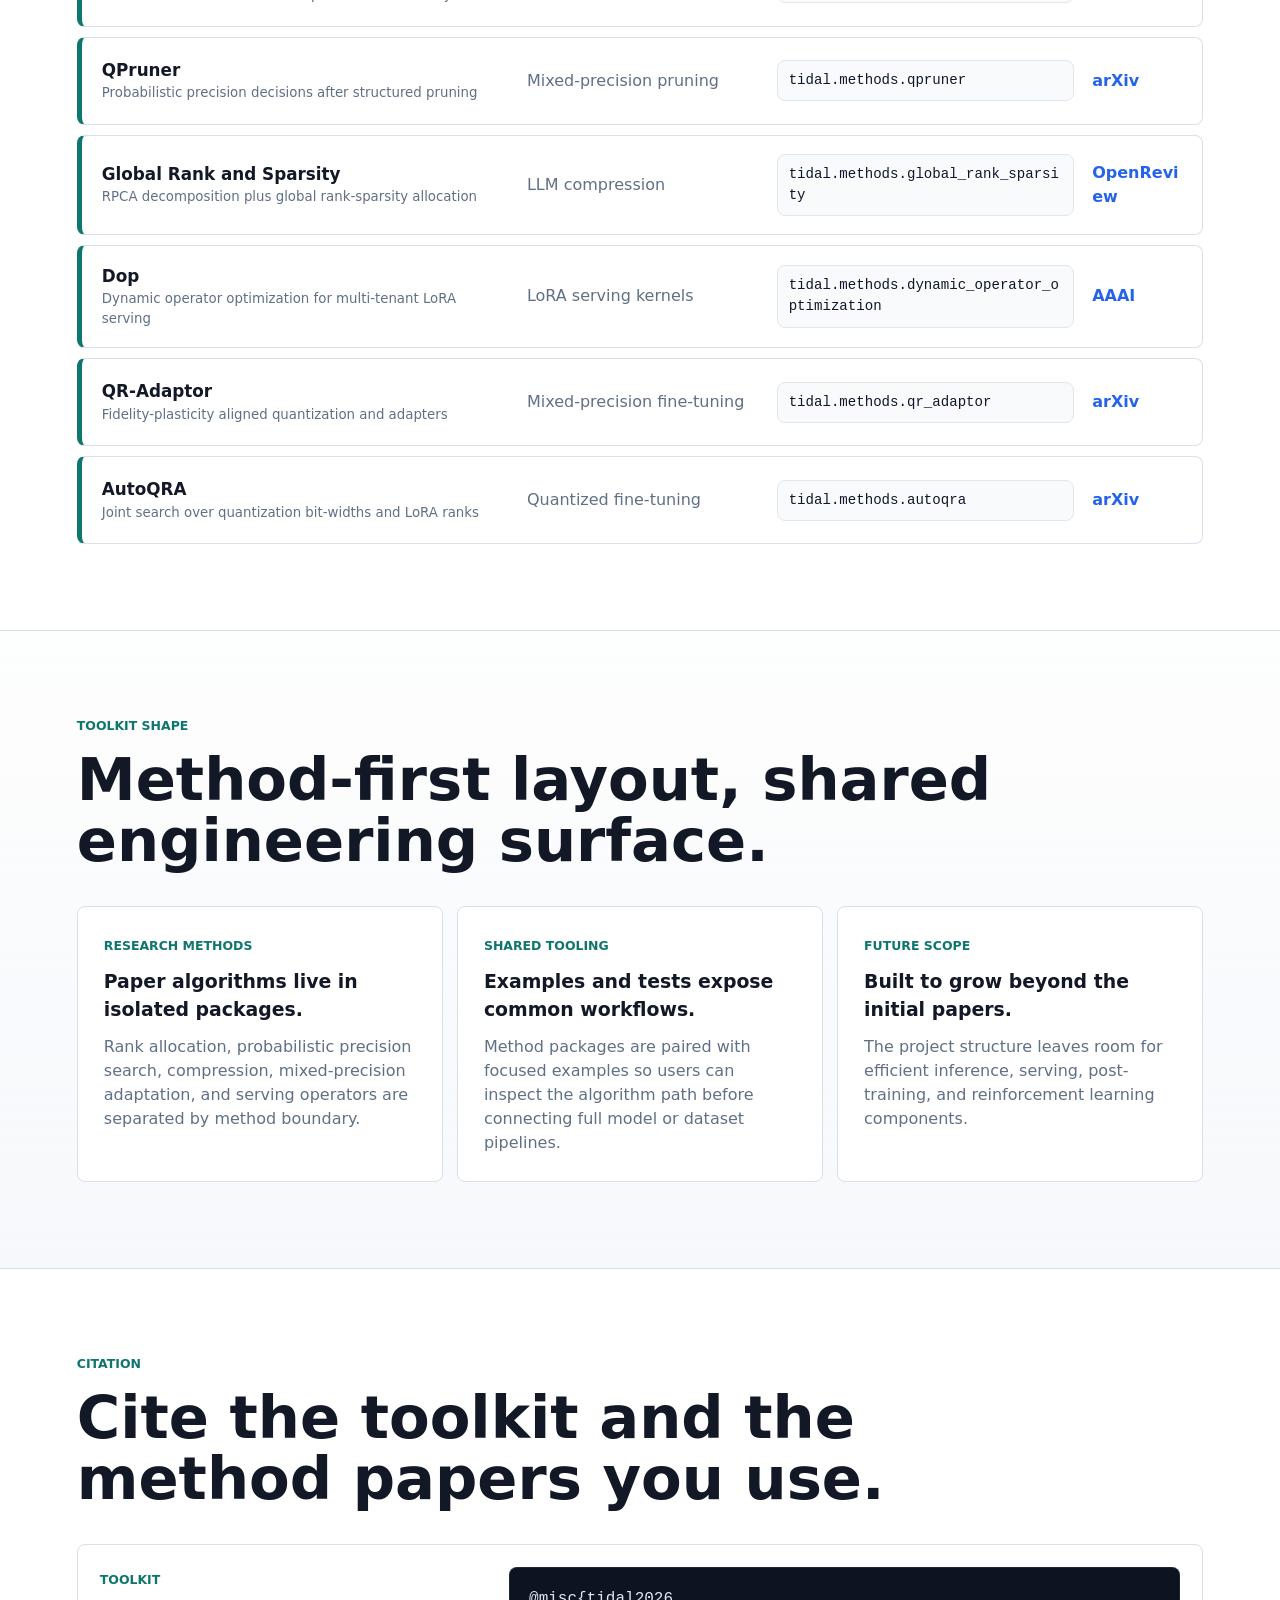
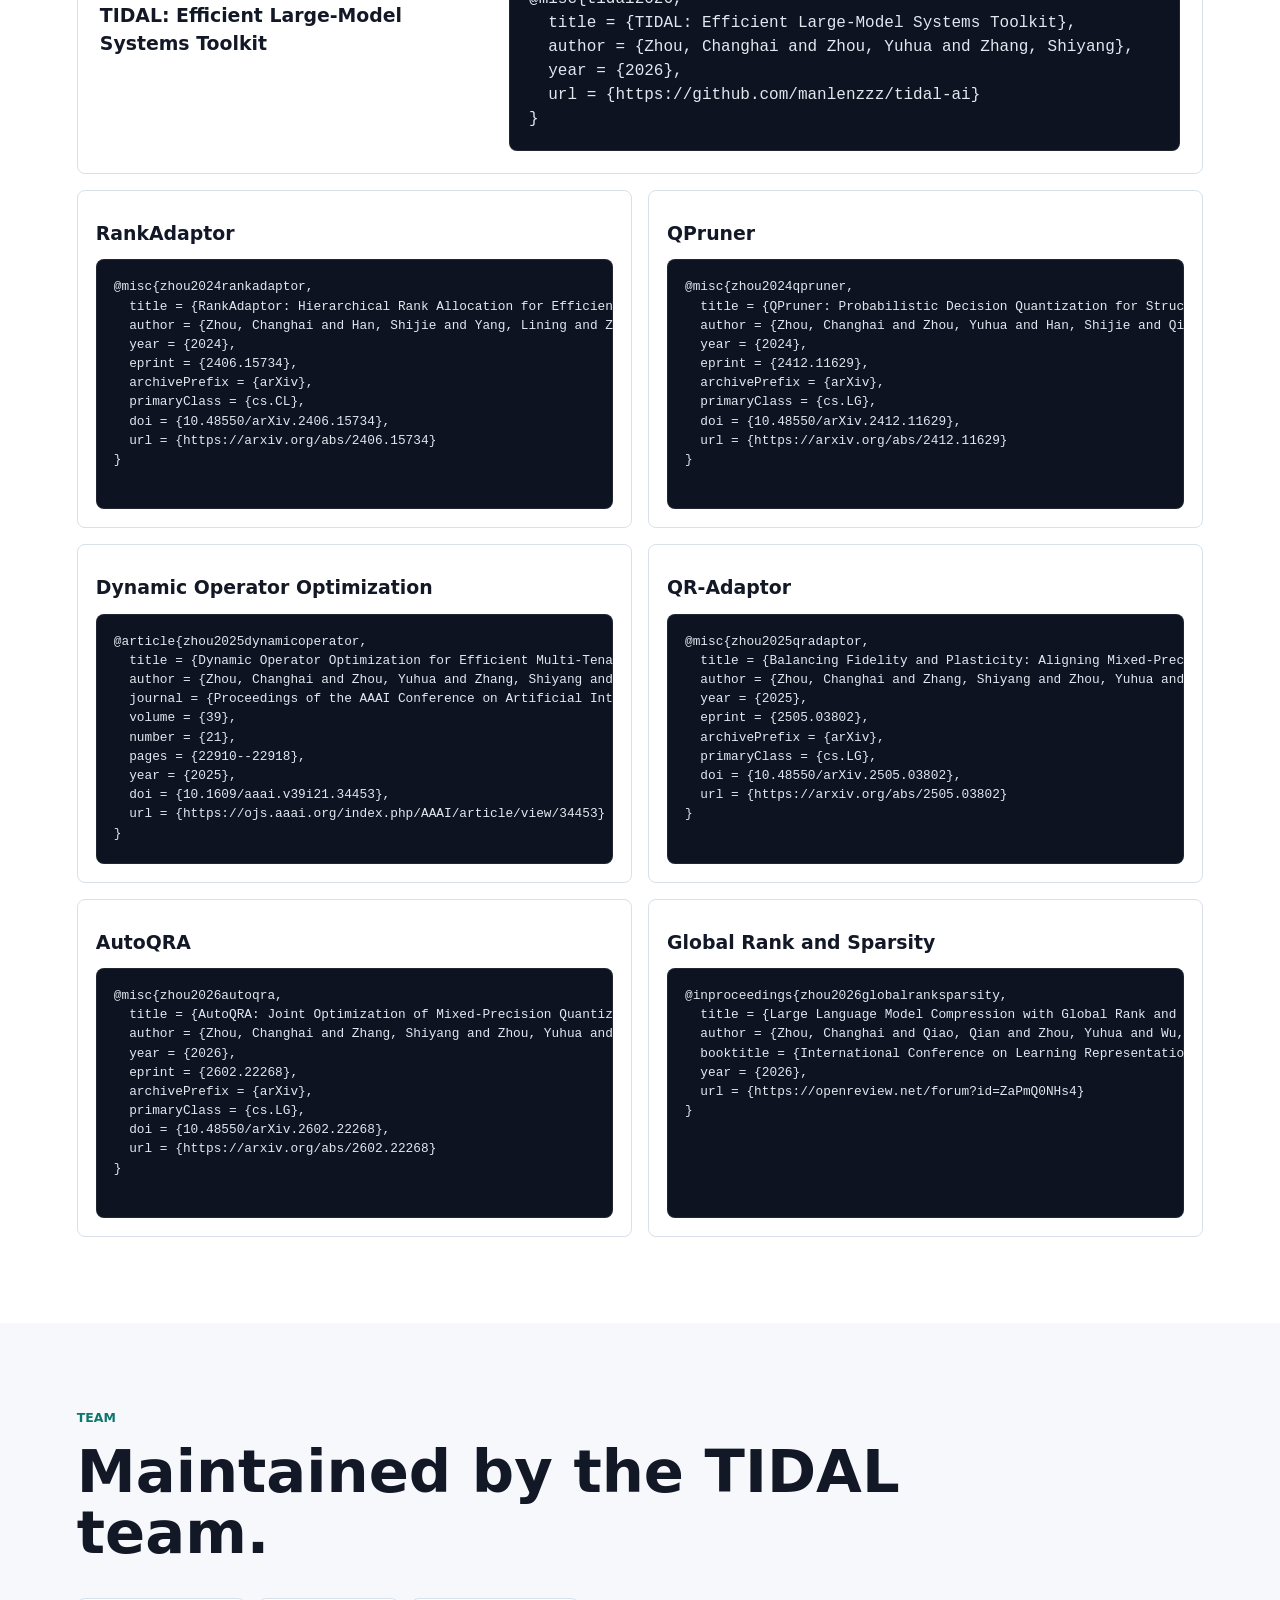
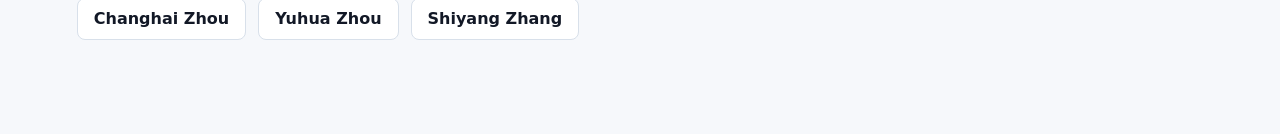
==== commit 2ada5d87: "Correct verified citation metadata" ====
--- a/site/index.html
+++ b/site/index.html
@@ -181,6 +181,7 @@
   eprint = {2406.15734},
   archivePrefix = {arXiv},
   primaryClass = {cs.CL},
+  doi = {10.48550/arXiv.2406.15734},
   url = {https://arxiv.org/abs/2406.15734}
 }</code></pre>
           </article>
@@ -194,6 +195,7 @@
   eprint = {2412.11629},
   archivePrefix = {arXiv},
   primaryClass = {cs.LG},
+  doi = {10.48550/arXiv.2412.11629},
   url = {https://arxiv.org/abs/2412.11629}
 }</code></pre>
           </article>
@@ -202,13 +204,13 @@
             <h3>Dynamic Operator Optimization</h3>
             <pre><code>@article{zhou2025dynamicoperator,
   title = {Dynamic Operator Optimization for Efficient Multi-Tenant LoRA Model Serving},
-  author = {Zhou, Changhai and Zhou, Yuhua and Han, Shijie and Zhang, Jiajin and Li, Hongguang},
+  author = {Zhou, Changhai and Zhou, Yuhua and Zhang, Shiyang and Wang, Yibin and Liu, Zekai},
   journal = {Proceedings of the AAAI Conference on Artificial Intelligence},
   volume = {39},
-  number = {28},
-  pages = {29825--29833},
+  number = {21},
+  pages = {22910--22918},
   year = {2025},
-  doi = {10.1609/aaai.v39i28.34453},
+  doi = {10.1609/aaai.v39i21.34453},
   url = {https://ojs.aaai.org/index.php/AAAI/article/view/34453}
 }</code></pre>
           </article>
@@ -222,6 +224,7 @@
   eprint = {2505.03802},
   archivePrefix = {arXiv},
   primaryClass = {cs.LG},
+  doi = {10.48550/arXiv.2505.03802},
   url = {https://arxiv.org/abs/2505.03802}
 }</code></pre>
           </article>
@@ -235,6 +238,7 @@
   eprint = {2602.22268},
   archivePrefix = {arXiv},
   primaryClass = {cs.LG},
+  doi = {10.48550/arXiv.2602.22268},
   url = {https://arxiv.org/abs/2602.22268}
 }</code></pre>
           </article>
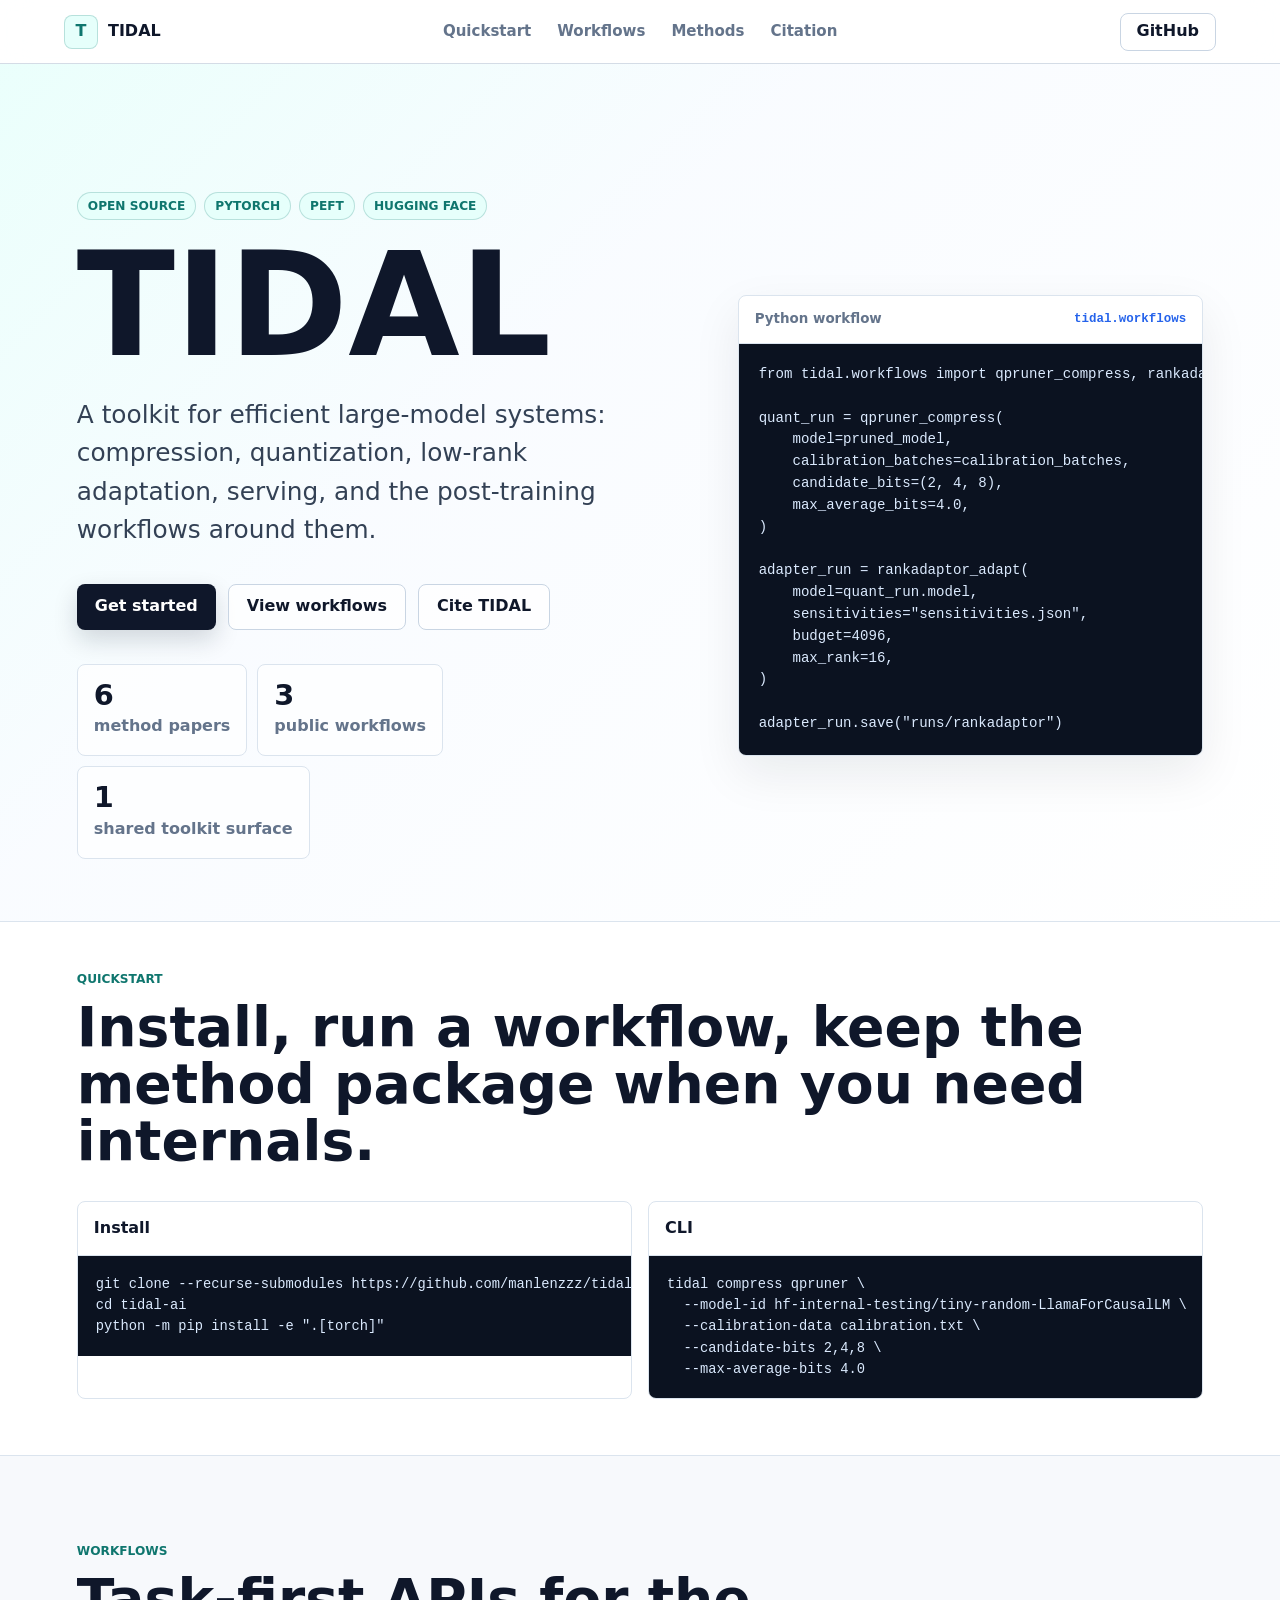
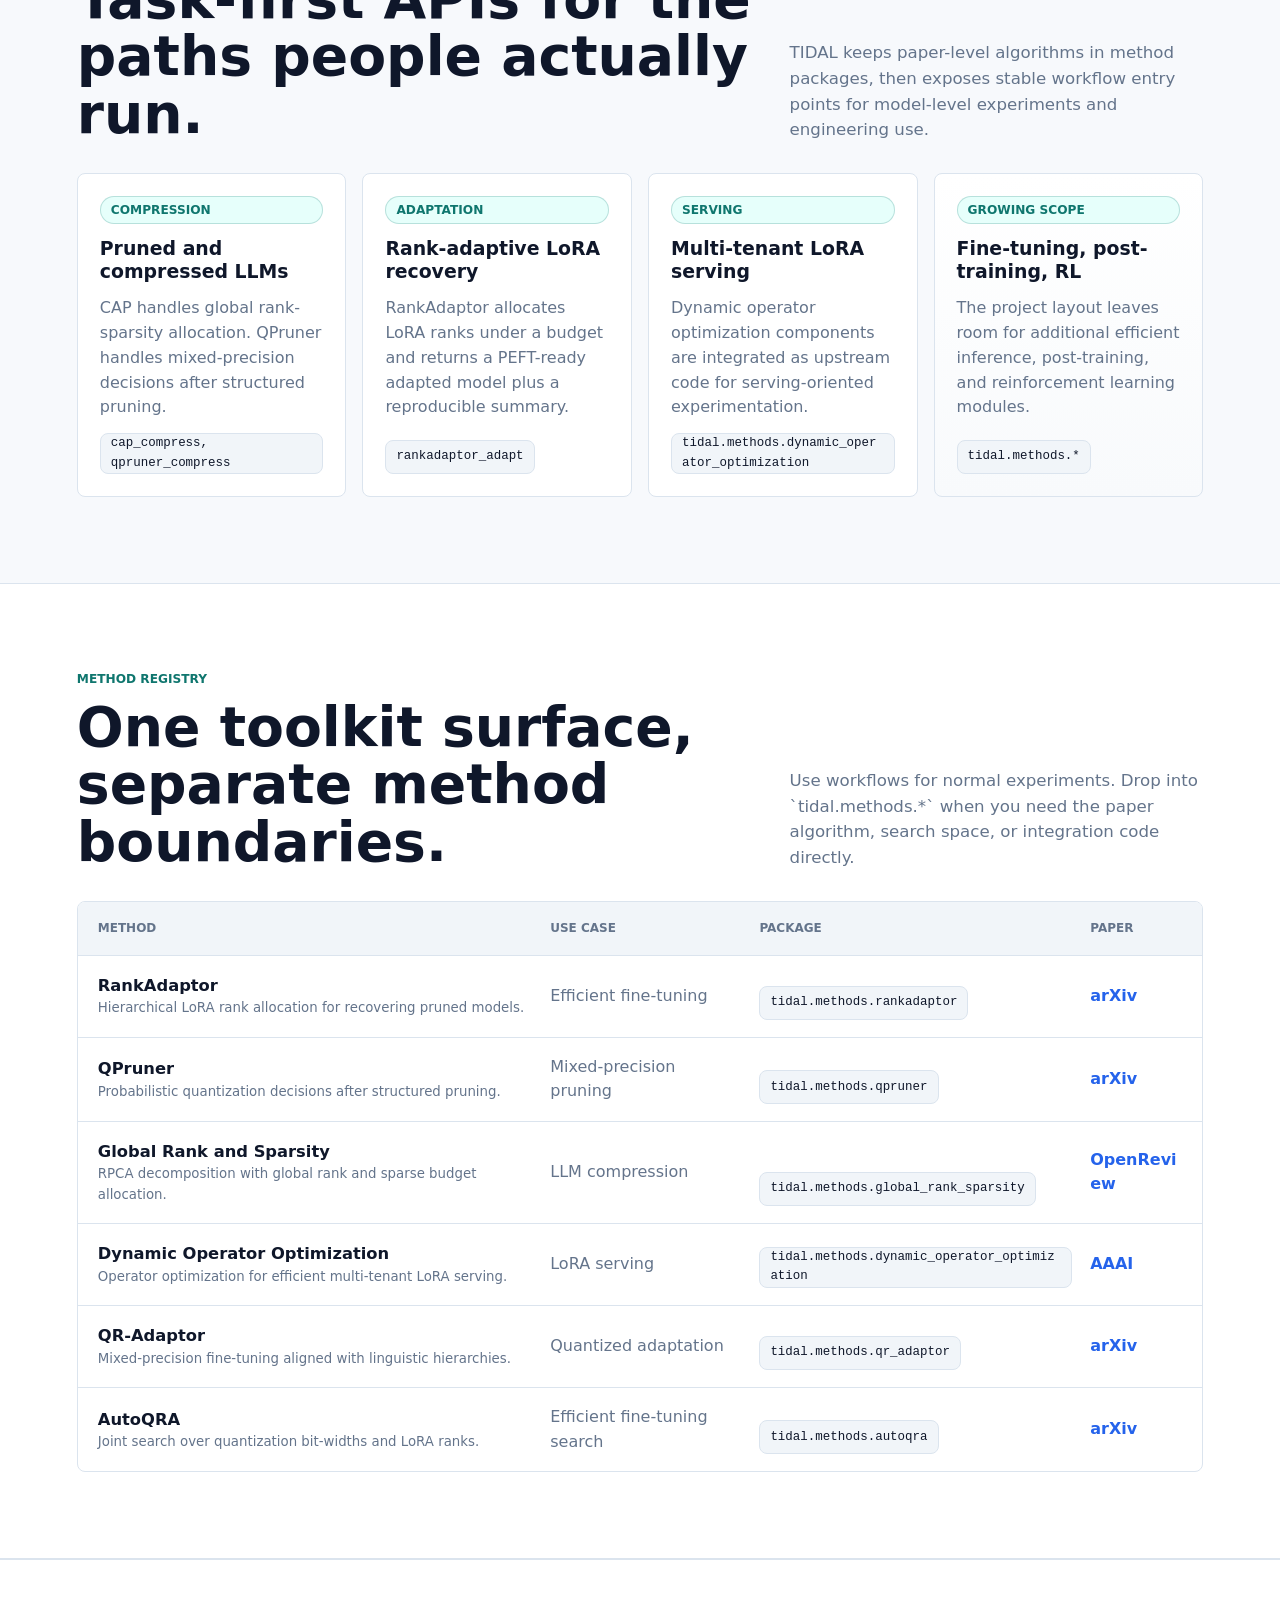
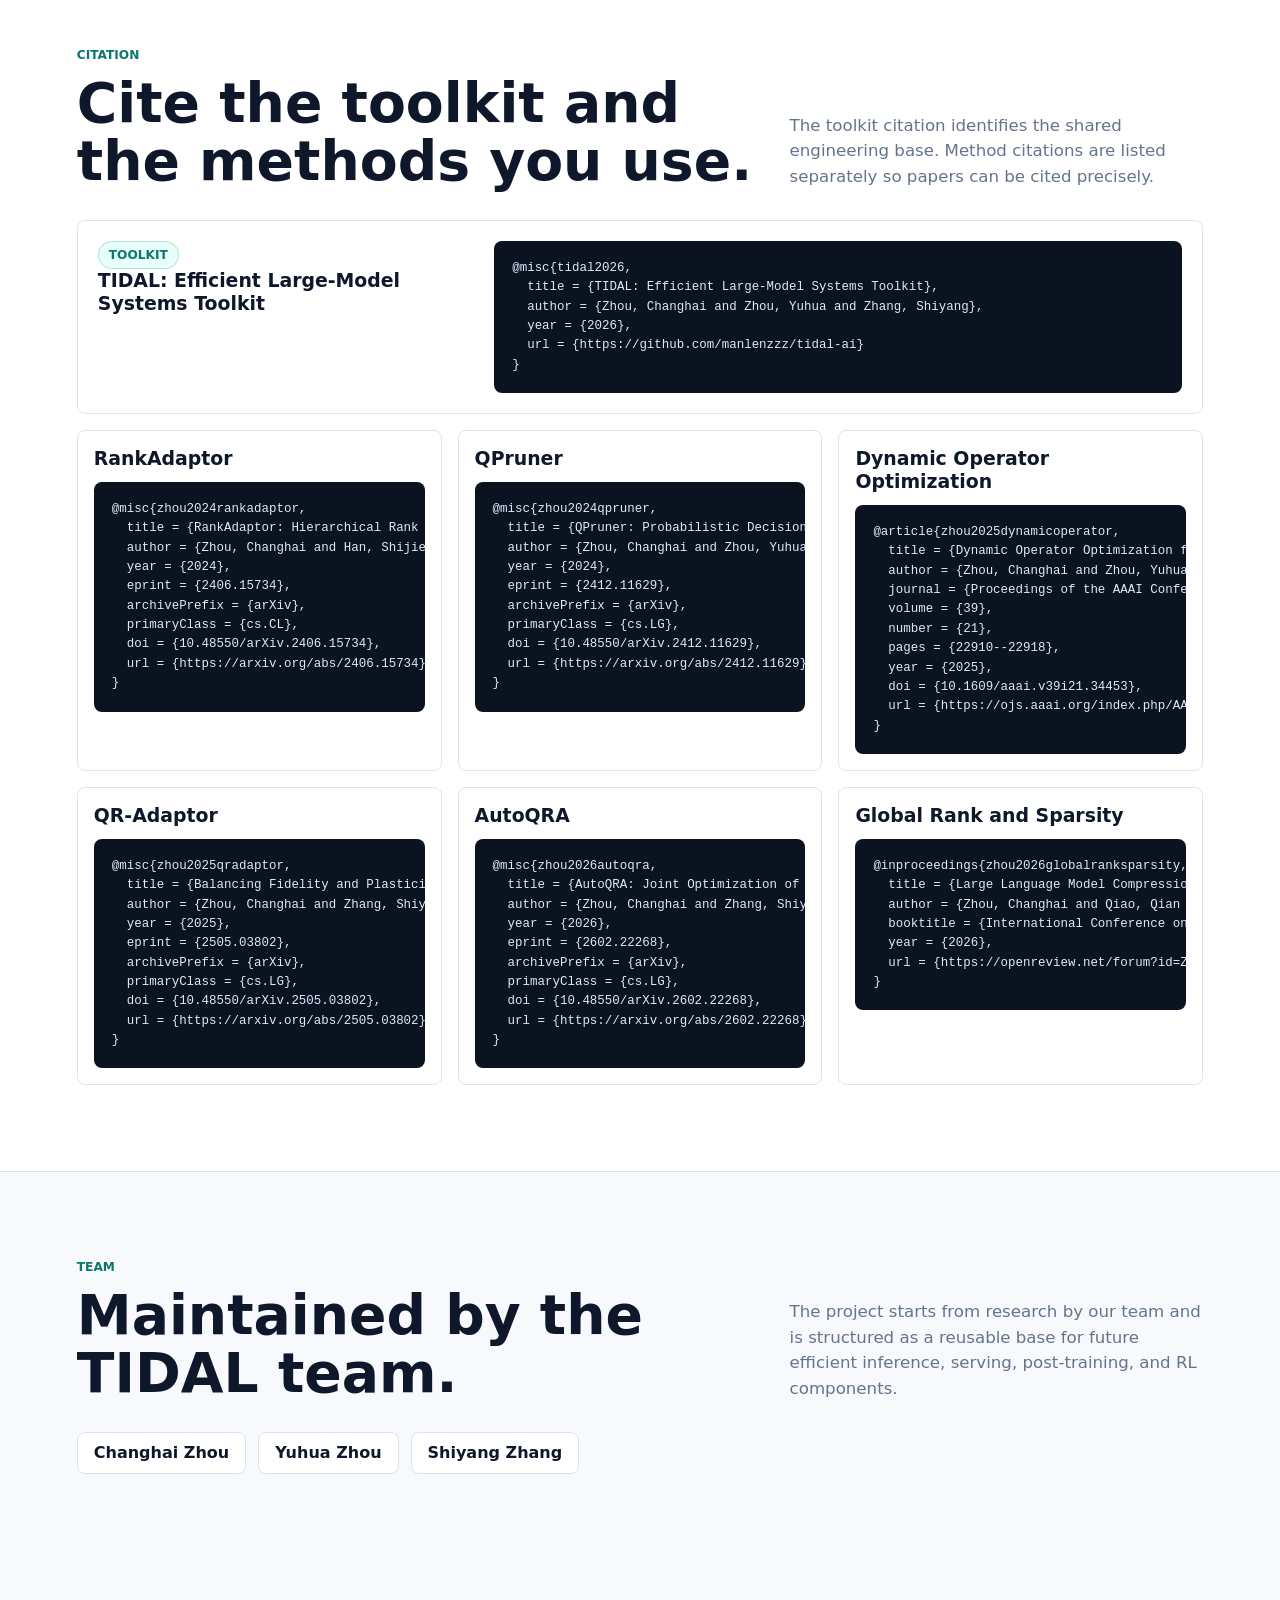
==== commit f679c82c: "Redesign project homepage" ====
--- a/site/index.html
+++ b/site/index.html
@@ -4,161 +4,197 @@
     <meta charset="utf-8">
     <meta name="viewport" content="width=device-width, initial-scale=1">
     <title>TIDAL | Efficient Large-Model Systems Toolkit</title>
-    <meta name="description" content="TIDAL is an open-source toolkit for efficient large-model compression, quantization, adaptation, fine-tuning, and serving.">
+    <meta name="description" content="TIDAL is an open-source toolkit for efficient large-model compression, adaptation, serving, fine-tuning, post-training, and reinforcement learning research.">
     <link rel="stylesheet" href="styles.css">
   </head>
   <body>
-    <header class="topbar">
+    <header class="site-header">
       <a class="brand" href="#top" aria-label="TIDAL home">
-        <span class="brand-mark">T</span>
+        <span class="brand-mark" aria-hidden="true">T</span>
         <span>TIDAL</span>
       </a>
-      <nav class="nav" aria-label="Primary navigation">
+      <nav class="site-nav" aria-label="Primary navigation">
+        <a href="#quickstart">Quickstart</a>
+        <a href="#workflows">Workflows</a>
         <a href="#methods">Methods</a>
-        <a href="#install">Install</a>
         <a href="#citation">Citation</a>
-        <a href="#team">Team</a>
       </nav>
-      <a class="repo-link" href="https://github.com/manlenzzz/tidal-ai">GitHub</a>
+      <a class="github-link" href="https://github.com/manlenzzz/tidal-ai">GitHub</a>
     </header>
 
     <main id="top">
       <section class="hero" aria-labelledby="hero-title">
         <div class="hero-copy">
-          <p class="eyebrow">Efficient large-model systems</p>
+          <div class="status-line" aria-label="Project status">
+            <span>Open source</span>
+            <span>PyTorch</span>
+            <span>PEFT</span>
+            <span>Hugging Face</span>
+          </div>
           <h1 id="hero-title">TIDAL</h1>
-          <p class="hero-subtitle">A research-to-engineering toolkit for compression, mixed-precision quantization, low-rank adaptation, fine-tuning, and LoRA serving.</p>
-          <div class="hero-actions" aria-label="Project actions">
-            <a class="button primary" href="https://github.com/manlenzzz/tidal-ai">View Repository</a>
-            <a class="button secondary" href="#methods">Explore Methods</a>
-            <a class="button secondary" href="#citation">Copy Citations</a>
-          </div>
-        </div>
-        <div class="hero-status" aria-label="Project scope">
-          <div><strong>6</strong><span>method families</span></div>
-          <div><strong>3</strong><span>local packages</span></div>
-          <div><strong>3</strong><span>upstream integrations</span></div>
-        </div>
-      </section>
-
-      <section id="install" class="install-band" aria-labelledby="install-title">
-        <div>
+          <p class="hero-lede">A toolkit for efficient large-model systems: compression, quantization, low-rank adaptation, serving, and the post-training workflows around them.</p>
+          <div class="hero-actions" aria-label="Primary actions">
+            <a class="button primary" href="#quickstart">Get started</a>
+            <a class="button secondary" href="#workflows">View workflows</a>
+            <a class="button secondary" href="#citation">Cite TIDAL</a>
+          </div>
+          <dl class="hero-metrics" aria-label="Repository scope">
+            <div><dt>6</dt><dd>method papers</dd></div>
+            <div><dt>3</dt><dd>public workflows</dd></div>
+            <div><dt>1</dt><dd>shared toolkit surface</dd></div>
+          </dl>
+        </div>
+
+        <aside class="code-panel" aria-label="TIDAL workflow example">
+          <div class="panel-topline">
+            <span>Python workflow</span>
+            <code>tidal.workflows</code>
+          </div>
+          <pre><code>from tidal.workflows import qpruner_compress, rankadaptor_adapt
+
+quant_run = qpruner_compress(
+    model=pruned_model,
+    calibration_batches=calibration_batches,
+    candidate_bits=(2, 4, 8),
+    max_average_bits=4.0,
+)
+
+adapter_run = rankadaptor_adapt(
+    model=quant_run.model,
+    sensitivities="sensitivities.json",
+    budget=4096,
+    max_rank=16,
+)
+
+adapter_run.save("runs/rankadaptor")</code></pre>
+        </aside>
+      </section>
+
+      <section id="quickstart" class="quickstart section-tight" aria-labelledby="quickstart-title">
+        <div class="section-intro">
           <p class="eyebrow">Quickstart</p>
-          <h2 id="install-title">Install once, import each method as a package.</h2>
-        </div>
-        <pre class="command"><code>git clone --recurse-submodules https://github.com/manlenzzz/tidal-ai
+          <h2 id="quickstart-title">Install, run a workflow, keep the method package when you need internals.</h2>
+        </div>
+        <div class="quickstart-grid">
+          <article class="command-block">
+            <span>Install</span>
+            <pre><code>git clone --recurse-submodules https://github.com/manlenzzz/tidal-ai
 cd tidal-ai
 python -m pip install -e ".[torch]"</code></pre>
-      </section>
-
-      <section id="methods" class="section methods" aria-labelledby="methods-title">
-        <div class="section-heading">
-          <p class="eyebrow">Method registry</p>
-          <h2 id="methods-title">Reusable components for efficient training, compression, and serving.</h2>
-          <p>Each method has its own package boundary, example entry point, and citation so downstream users can adopt one algorithm without absorbing the whole repository.</p>
+          </article>
+          <article class="command-block">
+            <span>CLI</span>
+            <pre><code>tidal compress qpruner \
+  --model-id hf-internal-testing/tiny-random-LlamaForCausalLM \
+  --calibration-data calibration.txt \
+  --candidate-bits 2,4,8 \
+  --max-average-bits 4.0</code></pre>
+          </article>
+        </div>
+      </section>
+
+      <section id="workflows" class="section" aria-labelledby="workflows-title">
+        <div class="section-intro split">
+          <div>
+            <p class="eyebrow">Workflows</p>
+            <h2 id="workflows-title">Task-first APIs for the paths people actually run.</h2>
+          </div>
+          <p>TIDAL keeps paper-level algorithms in method packages, then exposes stable workflow entry points for model-level experiments and engineering use.</p>
+        </div>
+
+        <div class="workflow-grid">
+          <article class="workflow-card">
+            <div class="card-kicker">Compression</div>
+            <h3>Pruned and compressed LLMs</h3>
+            <p>CAP handles global rank-sparsity allocation. QPruner handles mixed-precision decisions after structured pruning.</p>
+            <code>cap_compress, qpruner_compress</code>
+          </article>
+          <article class="workflow-card">
+            <div class="card-kicker">Adaptation</div>
+            <h3>Rank-adaptive LoRA recovery</h3>
+            <p>RankAdaptor allocates LoRA ranks under a budget and returns a PEFT-ready adapted model plus a reproducible summary.</p>
+            <code>rankadaptor_adapt</code>
+          </article>
+          <article class="workflow-card">
+            <div class="card-kicker">Serving</div>
+            <h3>Multi-tenant LoRA serving</h3>
+            <p>Dynamic operator optimization components are integrated as upstream code for serving-oriented experimentation.</p>
+            <code>tidal.methods.dynamic_operator_optimization</code>
+          </article>
+          <article class="workflow-card muted-card">
+            <div class="card-kicker">Growing scope</div>
+            <h3>Fine-tuning, post-training, RL</h3>
+            <p>The project layout leaves room for additional efficient inference, post-training, and reinforcement learning modules.</p>
+            <code>tidal.methods.*</code>
+          </article>
+        </div>
+      </section>
+
+      <section id="methods" class="section methods-section" aria-labelledby="methods-title">
+        <div class="section-intro split">
+          <div>
+            <p class="eyebrow">Method registry</p>
+            <h2 id="methods-title">One toolkit surface, separate method boundaries.</h2>
+          </div>
+          <p>Use workflows for normal experiments. Drop into `tidal.methods.*` when you need the paper algorithm, search space, or integration code directly.</p>
         </div>
 
         <div class="method-table" role="table" aria-label="TIDAL method registry">
           <div class="method-row method-head" role="row">
             <span role="columnheader">Method</span>
-            <span role="columnheader">System target</span>
+            <span role="columnheader">Use case</span>
             <span role="columnheader">Package</span>
-            <span role="columnheader">Source</span>
-          </div>
-
-          <article class="method-row" role="row">
-            <div role="cell">
-              <strong>RankAdaptor</strong>
-              <small>Hierarchical rank allocation for pruned LLM recovery</small>
-            </div>
-            <span role="cell">PEFT rank scheduling</span>
+            <span role="columnheader">Paper</span>
+          </div>
+          <article class="method-row" role="row">
+            <div role="cell"><strong>RankAdaptor</strong><small>Hierarchical LoRA rank allocation for recovering pruned models.</small></div>
+            <span role="cell">Efficient fine-tuning</span>
             <code role="cell">tidal.methods.rankadaptor</code>
             <a role="cell" href="https://arxiv.org/abs/2406.15734">arXiv</a>
           </article>
-
-          <article class="method-row" role="row">
-            <div role="cell">
-              <strong>QPruner</strong>
-              <small>Probabilistic precision decisions after structured pruning</small>
-            </div>
+          <article class="method-row" role="row">
+            <div role="cell"><strong>QPruner</strong><small>Probabilistic quantization decisions after structured pruning.</small></div>
             <span role="cell">Mixed-precision pruning</span>
             <code role="cell">tidal.methods.qpruner</code>
             <a role="cell" href="https://arxiv.org/abs/2412.11629">arXiv</a>
           </article>
-
-          <article class="method-row" role="row">
-            <div role="cell">
-              <strong>Global Rank and Sparsity</strong>
-              <small>RPCA decomposition plus global rank-sparsity allocation</small>
-            </div>
+          <article class="method-row" role="row">
+            <div role="cell"><strong>Global Rank and Sparsity</strong><small>RPCA decomposition with global rank and sparse budget allocation.</small></div>
             <span role="cell">LLM compression</span>
             <code role="cell">tidal.methods.global_rank_sparsity</code>
             <a role="cell" href="https://openreview.net/forum?id=ZaPmQ0NHs4">OpenReview</a>
           </article>
-
-          <article class="method-row" role="row">
-            <div role="cell">
-              <strong>Dop</strong>
-              <small>Dynamic operator optimization for multi-tenant LoRA serving</small>
-            </div>
-            <span role="cell">LoRA serving kernels</span>
+          <article class="method-row" role="row">
+            <div role="cell"><strong>Dynamic Operator Optimization</strong><small>Operator optimization for efficient multi-tenant LoRA serving.</small></div>
+            <span role="cell">LoRA serving</span>
             <code role="cell">tidal.methods.dynamic_operator_optimization</code>
             <a role="cell" href="https://ojs.aaai.org/index.php/AAAI/article/view/34453">AAAI</a>
           </article>
-
-          <article class="method-row" role="row">
-            <div role="cell">
-              <strong>QR-Adaptor</strong>
-              <small>Fidelity-plasticity aligned quantization and adapters</small>
-            </div>
-            <span role="cell">Mixed-precision fine-tuning</span>
+          <article class="method-row" role="row">
+            <div role="cell"><strong>QR-Adaptor</strong><small>Mixed-precision fine-tuning aligned with linguistic hierarchies.</small></div>
+            <span role="cell">Quantized adaptation</span>
             <code role="cell">tidal.methods.qr_adaptor</code>
             <a role="cell" href="https://arxiv.org/abs/2505.03802">arXiv</a>
           </article>
-
-          <article class="method-row" role="row">
-            <div role="cell">
-              <strong>AutoQRA</strong>
-              <small>Joint search over quantization bit-widths and LoRA ranks</small>
-            </div>
-            <span role="cell">Quantized fine-tuning</span>
+          <article class="method-row" role="row">
+            <div role="cell"><strong>AutoQRA</strong><small>Joint search over quantization bit-widths and LoRA ranks.</small></div>
+            <span role="cell">Efficient fine-tuning search</span>
             <code role="cell">tidal.methods.autoqra</code>
             <a role="cell" href="https://arxiv.org/abs/2602.22268">arXiv</a>
           </article>
         </div>
       </section>
 
-      <section class="section architecture" aria-labelledby="architecture-title">
-        <div class="section-heading">
-          <p class="eyebrow">Toolkit shape</p>
-          <h2 id="architecture-title">Method-first layout, shared engineering surface.</h2>
-        </div>
-        <div class="architecture-grid">
-          <article>
-            <span>Research methods</span>
-            <h3>Paper algorithms live in isolated packages.</h3>
-            <p>Rank allocation, probabilistic precision search, compression, mixed-precision adaptation, and serving operators are separated by method boundary.</p>
-          </article>
-          <article>
-            <span>Shared tooling</span>
-            <h3>Examples and tests expose common workflows.</h3>
-            <p>Method packages are paired with focused examples so users can inspect the algorithm path before connecting full model or dataset pipelines.</p>
-          </article>
-          <article>
-            <span>Future scope</span>
-            <h3>Built to grow beyond the initial papers.</h3>
-            <p>The project structure leaves room for efficient inference, serving, post-training, and reinforcement learning components.</p>
-          </article>
-        </div>
-      </section>
-
-      <section id="citation" class="section citation" aria-labelledby="citation-title">
-        <div class="section-heading">
-          <p class="eyebrow">Citation</p>
-          <h2 id="citation-title">Cite the toolkit and the method papers you use.</h2>
-        </div>
-
-        <div class="citation-feature">
+      <section id="citation" class="section citation-section" aria-labelledby="citation-title">
+        <div class="section-intro split">
+          <div>
+            <p class="eyebrow">Citation</p>
+            <h2 id="citation-title">Cite the toolkit and the methods you use.</h2>
+          </div>
+          <p>The toolkit citation identifies the shared engineering base. Method citations are listed separately so papers can be cited precisely.</p>
+        </div>
+
+        <article class="citation-wide">
           <div>
             <span>Toolkit</span>
             <h3>TIDAL: Efficient Large-Model Systems Toolkit</h3>
@@ -169,12 +205,10 @@
   year = {2026},
   url = {https://github.com/manlenzzz/tidal-ai}
 }</code></pre>
-        </div>
+        </article>
 
         <div class="citation-grid" aria-label="Method paper citations">
-          <article>
-            <h3>RankAdaptor</h3>
-            <pre><code>@misc{zhou2024rankadaptor,
+          <article><h3>RankAdaptor</h3><pre><code>@misc{zhou2024rankadaptor,
   title = {RankAdaptor: Hierarchical Rank Allocation for Efficient Fine-Tuning Pruned LLMs via Performance Model},
   author = {Zhou, Changhai and Han, Shijie and Yang, Lining and Zhou, Yuhua and Cheng, Xu and Wang, Yibin and Li, Hongguang},
   year = {2024},
@@ -183,12 +217,8 @@
   primaryClass = {cs.CL},
   doi = {10.48550/arXiv.2406.15734},
   url = {https://arxiv.org/abs/2406.15734}
-}</code></pre>
-          </article>
-
-          <article>
-            <h3>QPruner</h3>
-            <pre><code>@misc{zhou2024qpruner,
+}</code></pre></article>
+          <article><h3>QPruner</h3><pre><code>@misc{zhou2024qpruner,
   title = {QPruner: Probabilistic Decision Quantization for Structured Pruning in Large Language Models},
   author = {Zhou, Changhai and Zhou, Yuhua and Han, Shijie and Qiao, Qian and Li, Hongguang},
   year = {2024},
@@ -197,12 +227,8 @@
   primaryClass = {cs.LG},
   doi = {10.48550/arXiv.2412.11629},
   url = {https://arxiv.org/abs/2412.11629}
-}</code></pre>
-          </article>
-
-          <article>
-            <h3>Dynamic Operator Optimization</h3>
-            <pre><code>@article{zhou2025dynamicoperator,
+}</code></pre></article>
+          <article><h3>Dynamic Operator Optimization</h3><pre><code>@article{zhou2025dynamicoperator,
   title = {Dynamic Operator Optimization for Efficient Multi-Tenant LoRA Model Serving},
   author = {Zhou, Changhai and Zhou, Yuhua and Zhang, Shiyang and Wang, Yibin and Liu, Zekai},
   journal = {Proceedings of the AAAI Conference on Artificial Intelligence},
@@ -212,12 +238,8 @@
   year = {2025},
   doi = {10.1609/aaai.v39i21.34453},
   url = {https://ojs.aaai.org/index.php/AAAI/article/view/34453}
-}</code></pre>
-          </article>
-
-          <article>
-            <h3>QR-Adaptor</h3>
-            <pre><code>@misc{zhou2025qradaptor,
+}</code></pre></article>
+          <article><h3>QR-Adaptor</h3><pre><code>@misc{zhou2025qradaptor,
   title = {Balancing Fidelity and Plasticity: Aligning Mixed-Precision Fine-Tuning with Linguistic Hierarchies},
   author = {Zhou, Changhai and Zhang, Shiyang and Zhou, Yuhua and Qiao, Qian and Gao, Jun and Weng, Shichao and Zhang, Weizhong and Jin, Cheng},
   year = {2025},
@@ -226,12 +248,8 @@
   primaryClass = {cs.LG},
   doi = {10.48550/arXiv.2505.03802},
   url = {https://arxiv.org/abs/2505.03802}
-}</code></pre>
-          </article>
-
-          <article>
-            <h3>AutoQRA</h3>
-            <pre><code>@misc{zhou2026autoqra,
+}</code></pre></article>
+          <article><h3>AutoQRA</h3><pre><code>@misc{zhou2026autoqra,
   title = {AutoQRA: Joint Optimization of Mixed-Precision Quantization and Low-rank Adapters for Efficient LLM Fine-Tuning},
   author = {Zhou, Changhai and Zhang, Shiyang and Zhou, Yuhua and Qiao, Qian and Gao, Jun and Jin, Cheng and Qin, Kaizhou and Zhang, Weizhong},
   year = {2026},
@@ -240,26 +258,24 @@
   primaryClass = {cs.LG},
   doi = {10.48550/arXiv.2602.22268},
   url = {https://arxiv.org/abs/2602.22268}
-}</code></pre>
-          </article>
-
-          <article>
-            <h3>Global Rank and Sparsity</h3>
-            <pre><code>@inproceedings{zhou2026globalranksparsity,
+}</code></pre></article>
+          <article><h3>Global Rank and Sparsity</h3><pre><code>@inproceedings{zhou2026globalranksparsity,
   title = {Large Language Model Compression with Global Rank and Sparsity Optimization},
   author = {Zhou, Changhai and Qiao, Qian and Zhou, Yuhua and Wu, Yuxin and Weng, Shichao and Zhang, Weizhong and Jin, Cheng},
   booktitle = {International Conference on Learning Representations},
   year = {2026},
   url = {https://openreview.net/forum?id=ZaPmQ0NHs4}
-}</code></pre>
-          </article>
-        </div>
-      </section>
-
-      <section id="team" class="section team" aria-labelledby="team-title">
-        <div class="section-heading">
-          <p class="eyebrow">Team</p>
-          <h2 id="team-title">Maintained by the TIDAL team.</h2>
+}</code></pre></article>
+        </div>
+      </section>
+
+      <section id="team" class="section team-section" aria-labelledby="team-title">
+        <div class="section-intro split">
+          <div>
+            <p class="eyebrow">Team</p>
+            <h2 id="team-title">Maintained by the TIDAL team.</h2>
+          </div>
+          <p>The project starts from research by our team and is structured as a reusable base for future efficient inference, serving, post-training, and RL components.</p>
         </div>
         <div class="team-list">
           <a href="https://github.com/manlenzzz">Changhai Zhou</a>
--- a/site/styles.css
+++ b/site/styles.css
@@ -1,17 +1,22 @@
 :root {
   color-scheme: light;
-  --ink: #121826;
-  --muted: #607085;
-  --soft: #eef3f7;
-  --paper: #ffffff;
-  --line: #d8e0ea;
-  --ocean: #0f766e;
+  --bg: #f7f9fc;
+  --surface: #ffffff;
+  --surface-soft: #f1f5f9;
+  --ink: #0f172a;
+  --text: #243044;
+  --muted: #64748b;
+  --line: #dbe4ee;
+  --line-strong: #c9d5e3;
+  --teal: #0f766e;
+  --teal-soft: #e6fffb;
   --blue: #2563eb;
+  --blue-soft: #eff6ff;
   --violet: #6d28d9;
   --amber: #b45309;
-  --rose: #be123c;
-  --dark: #09111f;
-  --code: #0d1321;
+  --code-bg: #0b1220;
+  --code-text: #dbeafe;
+  --shadow: 0 18px 48px rgba(15, 23, 42, 0.08);
 }
 
 * {
@@ -25,10 +30,10 @@
 body {
   margin: 0;
   min-width: 320px;
-  color: var(--ink);
-  background: #f6f8fb;
+  color: var(--text);
+  background: var(--bg);
   font-family: Inter, ui-sans-serif, system-ui, -apple-system, BlinkMacSystemFont, "Segoe UI", sans-serif;
-  line-height: 1.5;
+  line-height: 1.55;
 }
 
 a {
@@ -36,25 +41,38 @@
   text-decoration: none;
 }
 
-.topbar {
+h1,
+h2,
+h3,
+p,
+a,
+span,
+code,
+small {
+  overflow-wrap: anywhere;
+}
+
+.site-header {
   position: sticky;
   top: 0;
   z-index: 20;
-  min-height: 68px;
+  min-height: 64px;
   display: grid;
   grid-template-columns: auto 1fr auto;
   align-items: center;
-  gap: 28px;
+  gap: 24px;
   padding: 0 clamp(20px, 5vw, 72px);
-  border-bottom: 1px solid rgba(18, 24, 38, 0.12);
-  background: rgba(255, 255, 255, 0.94);
+  border-bottom: 1px solid rgba(203, 213, 225, 0.82);
+  background: rgba(255, 255, 255, 0.9);
   backdrop-filter: blur(16px);
 }
 
 .brand,
-.nav,
-.repo-link,
+.site-nav,
+.github-link,
+.status-line,
 .hero-actions,
+.hero-metrics,
 .team-list {
   display: flex;
   align-items: center;
@@ -62,8 +80,8 @@
 
 .brand {
   gap: 10px;
-  font-weight: 900;
-  letter-spacing: 0;
+  color: var(--ink);
+  font-weight: 900;
 }
 
 .brand-mark {
@@ -71,103 +89,98 @@
   height: 34px;
   display: grid;
   place-items: center;
-  border-radius: 8px;
-  color: #ffffff;
-  background: linear-gradient(135deg, var(--ocean), var(--blue));
-}
-
-.nav {
+  border: 1px solid rgba(15, 118, 110, 0.22);
+  border-radius: 8px;
+  color: var(--teal);
+  background: var(--teal-soft);
+}
+
+.site-nav {
   justify-content: center;
-  gap: 28px;
+  gap: 26px;
   color: var(--muted);
-  font-size: 0.95rem;
+  font-size: 0.94rem;
   font-weight: 700;
 }
 
-.nav a,
-.repo-link {
+.site-nav a,
+.github-link {
   min-height: 38px;
 }
 
-.nav a {
+.site-nav a {
   display: inline-flex;
   align-items: center;
 }
 
-.nav a:hover,
-.repo-link:hover,
+.site-nav a:hover,
+.github-link:hover,
 .method-row a:hover,
 .team-list a:hover {
-  color: var(--ocean);
-}
-
-.repo-link {
+  color: var(--teal);
+}
+
+.github-link {
   justify-content: center;
-  min-width: 92px;
   padding: 0 16px;
-  border: 1px solid var(--line);
-  border-radius: 8px;
-  background: var(--paper);
-  font-weight: 900;
+  border: 1px solid var(--line-strong);
+  border-radius: 8px;
+  background: var(--surface);
+  color: var(--ink);
+  font-weight: 800;
 }
 
 .hero {
-  min-height: min(760px, 84vh);
-  position: relative;
   display: grid;
-  grid-template-columns: minmax(0, 1fr) minmax(300px, 430px);
-  align-items: end;
-  gap: 36px;
-  padding: 120px clamp(22px, 6vw, 86px) 56px;
-  color: #ffffff;
-  overflow: hidden;
-  background-color: var(--dark);
-  background-image:
-    linear-gradient(90deg, rgba(5, 11, 23, 0.96) 0%, rgba(5, 11, 23, 0.86) 45%, rgba(5, 11, 23, 0.46) 100%),
-    url("assets/tidal-stack-preview.png");
-  background-position: center;
-  background-size: cover;
+  grid-template-columns: minmax(0, 1fr) minmax(360px, 0.78fr);
+  gap: clamp(28px, 5vw, 68px);
+  align-items: center;
+  padding: clamp(74px, 10vw, 128px) clamp(22px, 6vw, 86px) 62px;
+  border-bottom: 1px solid var(--line);
+  background:
+    linear-gradient(135deg, rgba(230, 255, 251, 0.82), rgba(239, 246, 255, 0.38) 38%, rgba(255, 255, 255, 0.92)),
+    var(--surface);
 }
 
 .hero-copy {
-  max-width: 900px;
-}
-
-.eyebrow {
-  margin: 0 0 14px;
-  color: var(--ocean);
-  font-size: 0.78rem;
-  font-weight: 900;
-  letter-spacing: 0;
+  max-width: 860px;
+}
+
+.status-line {
+  flex-wrap: wrap;
+  gap: 8px;
+  margin-bottom: 24px;
+}
+
+.status-line span,
+.card-kicker,
+.citation-wide span {
+  display: inline-flex;
+  align-items: center;
+  min-height: 28px;
+  padding: 0 10px;
+  border: 1px solid rgba(15, 118, 110, 0.22);
+  border-radius: 999px;
+  color: var(--teal);
+  background: var(--teal-soft);
+  font-size: 0.76rem;
+  font-weight: 900;
   text-transform: uppercase;
-}
-
-.hero .eyebrow {
-  color: #5eead4;
-}
-
-h1,
-h2,
-h3,
-p,
-code,
-span,
-a {
-  overflow-wrap: anywhere;
 }
 
 h1 {
   margin: 0;
-  font-size: clamp(4.8rem, 13vw, 10.5rem);
-  line-height: 0.84;
+  color: var(--ink);
+  font-size: clamp(4.2rem, 12vw, 9rem);
+  line-height: 0.86;
   letter-spacing: 0;
 }
 
-.hero-subtitle {
-  max-width: 810px;
-  margin: 30px 0 0;
-  color: #d7e8ff;
-  font-size: clamp(1.15rem, 2.3vw, 1.55rem);
+.hero-lede {
+  max-width: 760px;
+  margin: 28px 0 0;
+  color: #334155;
+  font-size: clamp(1.18rem, 2.2vw, 1.55rem);
 }
 
 .hero-actions {
@@ -177,7 +190,7 @@
 }
 
 .button {
-  min-height: 48px;
+  min-height: 46px;
   display: inline-flex;
   align-items: center;
   justify-content: center;
@@ -187,132 +200,261 @@
 }
 
 .button.primary {
-  color: var(--ink);
-  background: #ffffff;
+  color: #ffffff;
+  background: var(--ink);
+  box-shadow: 0 10px 24px rgba(15, 23, 42, 0.16);
 }
 
 .button.secondary {
-  color: #ffffff;
-  border: 1px solid rgba(255, 255, 255, 0.38);
-  background: rgba(255, 255, 255, 0.08);
-}
-
-.hero-status {
-  display: grid;
-  gap: 1px;
-  border: 1px solid rgba(255, 255, 255, 0.28);
-  border-radius: 8px;
+  border: 1px solid var(--line-strong);
+  background: rgba(255, 255, 255, 0.76);
+  color: var(--ink);
+}
+
+.hero-metrics {
+  flex-wrap: wrap;
+  gap: 10px;
+  margin: 34px 0 0;
+  padding: 0;
+}
+
+.hero-metrics div {
+  min-width: 152px;
+  padding: 16px;
+  border: 1px solid var(--line);
+  border-radius: 8px;
+  background: rgba(255, 255, 255, 0.72);
+}
+
+.hero-metrics dt {
+  color: var(--ink);
+  font-size: 1.8rem;
+  font-weight: 900;
+  line-height: 1;
+}
+
+.hero-metrics dd {
+  margin: 5px 0 0;
+  color: var(--muted);
+  font-weight: 700;
+}
+
+.code-panel,
+.command-block,
+.workflow-card,
+.method-table,
+.citation-wide,
+.citation-grid article {
+  border: 1px solid var(--line);
+  border-radius: 8px;
+  background: var(--surface);
+}
+
+.code-panel {
+  min-width: 0;
   overflow: hidden;
-  background: rgba(255, 255, 255, 0.18);
-  backdrop-filter: blur(12px);
-}
-
-.hero-status div {
-  min-height: 106px;
-  display: grid;
-  align-content: center;
-  gap: 2px;
-  padding: 22px 24px;
-  background: rgba(6, 13, 27, 0.56);
-}
-
-.hero-status strong {
-  font-size: 2.2rem;
-  line-height: 1;
-}
-
-.hero-status span {
-  color: #d7e8ff;
-  font-weight: 700;
-}
-
-.install-band {
-  display: grid;
-  grid-template-columns: minmax(0, 0.78fr) minmax(320px, 0.92fr);
-  gap: 30px;
-  align-items: center;
-  padding: 44px clamp(22px, 6vw, 86px);
+  box-shadow: var(--shadow);
+}
+
+.panel-topline {
+  display: flex;
+  align-items: center;
+  justify-content: space-between;
+  gap: 12px;
+  min-height: 48px;
+  padding: 0 16px;
   border-bottom: 1px solid var(--line);
-  background: var(--paper);
-}
-
-.install-band h2 {
-  margin: 0;
-  font-size: clamp(1.45rem, 3.2vw, 2.35rem);
-  line-height: 1.08;
-}
-
-.command,
-.citation pre {
+  color: var(--muted);
+  font-size: 0.84rem;
+  font-weight: 900;
+}
+
+.panel-topline code {
+  color: var(--blue);
+  font-size: 0.78rem;
+}
+
+pre {
   margin: 0;
   overflow-x: auto;
-  border-radius: 8px;
-  background: var(--code);
-  color: #e2e8f0;
-  box-shadow: inset 0 0 0 1px rgba(255, 255, 255, 0.08);
-}
-
-.command {
+}
+
+pre code,
+.method-row code,
+.workflow-card code,
+.panel-topline code {
+  font-family: "SFMono-Regular", Consolas, "Liberation Mono", monospace;
+}
+
+.code-panel pre,
+.command-block pre,
+.citation-wide pre,
+.citation-grid pre {
+  background: var(--code-bg);
+  color: var(--code-text);
+}
+
+.code-panel pre {
+  padding: 20px;
+  font-size: 0.88rem;
+}
+
+.section,
+.section-tight {
+  padding-inline: clamp(22px, 6vw, 86px);
+}
+
+.section {
+  padding-top: 86px;
+  padding-bottom: 86px;
+}
+
+.section-tight {
+  padding-top: 48px;
+  padding-bottom: 56px;
+  border-bottom: 1px solid var(--line);
+  background: var(--surface);
+}
+
+.section-intro {
+  max-width: 1040px;
+  margin-bottom: 30px;
+}
+
+.section-intro.split {
+  max-width: none;
+  display: grid;
+  grid-template-columns: minmax(0, 0.9fr) minmax(280px, 0.55fr);
+  gap: 36px;
+  align-items: end;
+}
+
+.eyebrow {
+  margin: 0 0 10px;
+  color: var(--teal);
+  font-size: 0.76rem;
+  font-weight: 900;
+  letter-spacing: 0;
+  text-transform: uppercase;
+}
+
+.section-intro h2 {
+  margin: 0;
+  color: var(--ink);
+  font-size: clamp(2rem, 4.6vw, 3.45rem);
+  line-height: 1.04;
+  letter-spacing: 0;
+}
+
+.section-intro p:not(.eyebrow) {
+  margin: 0;
+  color: var(--muted);
+  font-size: 1.04rem;
+}
+
+.quickstart-grid,
+.workflow-grid,
+.citation-grid {
+  display: grid;
+  gap: 16px;
+}
+
+.quickstart-grid {
+  grid-template-columns: repeat(2, minmax(0, 1fr));
+}
+
+.command-block {
+  overflow: hidden;
+}
+
+.command-block span {
+  display: block;
+  padding: 14px 16px;
+  border-bottom: 1px solid var(--line);
+  color: var(--ink);
+  font-weight: 900;
+}
+
+.command-block pre {
+  padding: 18px;
+  font-size: 0.86rem;
+}
+
+.workflow-grid {
+  grid-template-columns: repeat(4, minmax(0, 1fr));
+}
+
+.workflow-card {
+  min-height: 254px;
+  display: flex;
+  flex-direction: column;
+  gap: 13px;
   padding: 22px;
 }
 
-pre code,
+.workflow-card h3,
+.citation-wide h3,
+.citation-grid h3 {
+  margin: 0;
+  color: var(--ink);
+  font-size: 1.18rem;
+  line-height: 1.22;
+}
+
+.workflow-card p {
+  margin: 0;
+  color: var(--muted);
+}
+
+.workflow-card code,
 .method-row code {
-  font-family: "SFMono-Regular", Consolas, "Liberation Mono", monospace;
-}
-
-.section {
-  padding: 86px clamp(22px, 6vw, 86px);
-}
-
-.section-heading {
-  max-width: 920px;
-  margin-bottom: 34px;
-}
-
-.section-heading h2 {
-  margin: 0;
-  font-size: clamp(2.1rem, 5vw, 3.7rem);
-  line-height: 1.03;
-  letter-spacing: 0;
-}
-
-.section-heading p:not(.eyebrow) {
-  max-width: 820px;
-  margin: 18px 0 0;
-  color: var(--muted);
-  font-size: 1.06rem;
-}
-
-.methods,
-.citation {
-  background: var(--paper);
+  display: inline-flex;
+  align-items: center;
+  min-height: 34px;
+  width: fit-content;
+  max-width: 100%;
+  margin-top: auto;
+  padding: 0 10px;
+  border: 1px solid var(--line);
+  border-radius: 8px;
+  background: var(--surface-soft);
+  color: var(--ink);
+  font-size: 0.78rem;
+}
+
+.muted-card {
+  background: linear-gradient(180deg, #ffffff, #f8fafc);
+}
+
+.methods-section,
+.citation-section {
+  background: var(--surface);
+  border-block: 1px solid var(--line);
 }
 
 .method-table {
-  display: grid;
-  gap: 10px;
+  overflow: hidden;
 }
 
 .method-row {
   display: grid;
-  grid-template-columns: minmax(260px, 1.3fr) minmax(160px, 0.74fr) minmax(260px, 0.95fr) minmax(90px, 0.25fr);
+  grid-template-columns: minmax(250px, 1.25fr) minmax(150px, 0.55fr) minmax(260px, 0.9fr) minmax(92px, 0.25fr);
   gap: 18px;
   align-items: center;
-  min-height: 88px;
-  padding: 18px 20px;
-  border: 1px solid var(--line);
-  border-left: 5px solid var(--ocean);
-  border-radius: 8px;
-  background: #ffffff;
+  min-height: 82px;
+  padding: 17px 20px;
+  border-top: 1px solid var(--line);
+}
+
+.method-row:first-child {
+  border-top: 0;
 }
 
 .method-head {
-  min-height: 44px;
-  border-left-color: var(--dark);
-  background: #eef3f7;
-  color: #475569;
-  font-size: 0.78rem;
+  min-height: 42px;
+  background: var(--surface-soft);
+  color: var(--muted);
+  font-size: 0.75rem;
   font-weight: 900;
   text-transform: uppercase;
 }
@@ -323,7 +465,8 @@
 }
 
 .method-row strong {
-  font-size: 1.05rem;
+  color: var(--ink);
+  font-size: 1.02rem;
 }
 
 .method-row small,
@@ -331,102 +474,46 @@
   color: var(--muted);
 }
 
-.method-row code {
-  padding: 9px 11px;
-  border: 1px solid #dfe7ef;
-  border-radius: 8px;
-  background: #f8fafc;
-  color: #0f172a;
-  font-size: 0.88rem;
-}
-
 .method-row a {
   color: var(--blue);
   font-weight: 900;
 }
 
-.architecture {
-  border-block: 1px solid var(--line);
-  background:
-    linear-gradient(180deg, rgba(255, 255, 255, 0.82), rgba(246, 248, 251, 0.98)),
-    #f6f8fb;
-}
-
-.architecture-grid {
+.citation-wide {
   display: grid;
+  grid-template-columns: minmax(260px, 0.55fr) minmax(0, 1fr);
+  gap: 18px;
+  align-items: stretch;
+  padding: 20px;
+  margin-bottom: 16px;
+}
+
+.citation-wide pre,
+.citation-grid pre {
+  border-radius: 8px;
+  padding: 18px;
+  font-size: 0.78rem;
+}
+
+.citation-grid {
   grid-template-columns: repeat(3, minmax(0, 1fr));
-  gap: 14px;
-}
-
-.architecture-grid article,
-.citation-grid article,
-.citation-feature {
-  border: 1px solid var(--line);
-  border-radius: 8px;
-  background: var(--paper);
-}
-
-.architecture-grid article {
-  min-height: 244px;
-  padding: 26px;
-}
-
-.architecture-grid span,
-.citation-feature span {
-  color: var(--ocean);
-  font-size: 0.78rem;
-  font-weight: 900;
-  text-transform: uppercase;
-}
-
-.architecture-grid h3,
-.citation-feature h3,
-.citation-grid h3 {
-  margin: 10px 0 12px;
-  font-size: 1.18rem;
-}
-
-.architecture-grid p {
-  margin: 0;
-  color: var(--muted);
-}
-
-.citation-feature {
-  display: grid;
-  grid-template-columns: minmax(220px, 0.58fr) minmax(0, 1fr);
-  gap: 20px;
-  align-items: stretch;
-  padding: 22px;
-  margin-bottom: 16px;
-}
-
-.citation-feature pre {
-  padding: 20px;
-}
-
-.citation-grid {
-  display: grid;
-  grid-template-columns: repeat(2, minmax(0, 1fr));
-  gap: 16px;
 }
 
 .citation-grid article {
   min-width: 0;
-  padding: 18px;
+  padding: 16px;
 }
 
 .citation-grid h3 {
-  color: var(--ink);
+  margin-bottom: 12px;
 }
 
 .citation-grid pre {
-  min-height: 250px;
-  padding: 18px;
-  font-size: 0.8rem;
-}
-
-.team {
-  background: #f6f8fb;
+  max-height: 260px;
+}
+
+.team-section {
+  background: var(--bg);
 }
 
 .team-list {
@@ -442,23 +529,25 @@
   padding: 0 16px;
   border: 1px solid var(--line);
   border-radius: 8px;
-  background: var(--paper);
-  font-weight: 900;
-}
-
-@media (max-width: 1120px) {
+  background: var(--surface);
+  color: var(--ink);
+  font-weight: 900;
+}
+
+@media (max-width: 1180px) {
   .hero,
-  .install-band,
-  .citation-feature {
+  .section-intro.split,
+  .citation-wide {
     grid-template-columns: 1fr;
   }
 
-  .hero-status {
-    grid-template-columns: repeat(3, minmax(0, 1fr));
+  .workflow-grid,
+  .citation-grid {
+    grid-template-columns: repeat(2, minmax(0, 1fr));
   }
 
   .method-row {
-    grid-template-columns: minmax(220px, 1fr) minmax(160px, 0.7fr);
+    grid-template-columns: minmax(220px, 1fr) minmax(150px, 0.62fr);
   }
 
   .method-head {
@@ -466,64 +555,71 @@
   }
 }
 
-@media (max-width: 860px) {
-  .topbar {
+@media (max-width: 820px) {
+  .site-header {
     grid-template-columns: 1fr auto;
     padding: 0 20px;
   }
 
-  .nav {
+  .site-nav {
     display: none;
   }
 
   .hero {
-    min-height: 720px;
-    padding: 92px 22px 34px;
-    background-position: center right;
-  }
-
-  .hero-status,
-  .architecture-grid,
+    padding: 64px 22px 44px;
+  }
+
+  .hero-metrics,
+  .quickstart-grid,
+  .workflow-grid,
   .citation-grid {
     grid-template-columns: 1fr;
   }
 
-  .hero-status div {
-    min-height: 86px;
-  }
-
-  .install-band,
-  .section {
-    padding-inline: 22px;
+  .hero-metrics {
+    display: grid;
+  }
+
+  .hero-metrics div {
+    min-width: 0;
   }
 
   .method-row {
     grid-template-columns: 1fr;
-    gap: 12px;
-  }
-
+    gap: 10px;
+  }
+
+  .code-panel pre,
+  .command-block pre,
+  .citation-wide pre,
   .citation-grid pre {
-    min-height: 0;
+    font-size: 0.74rem;
+  }
+
+  .section {
+    padding-top: 66px;
+    padding-bottom: 66px;
   }
 }
 
 @media (max-width: 560px) {
-  .repo-link {
-    min-width: 78px;
-    padding: 0 10px;
-  }
-
   h1 {
-    font-size: 4.25rem;
+    font-size: 3.75rem;
+  }
+
+  .hero-lede {
+    font-size: 1.06rem;
   }
 
   .button {
     width: 100%;
   }
 
-  .command,
-  .citation-feature pre,
-  .citation-grid pre {
-    font-size: 0.76rem;
-  }
-}
+  .github-link {
+    padding: 0 11px;
+  }
+
+  .workflow-card {
+    min-height: 0;
+  }
+}
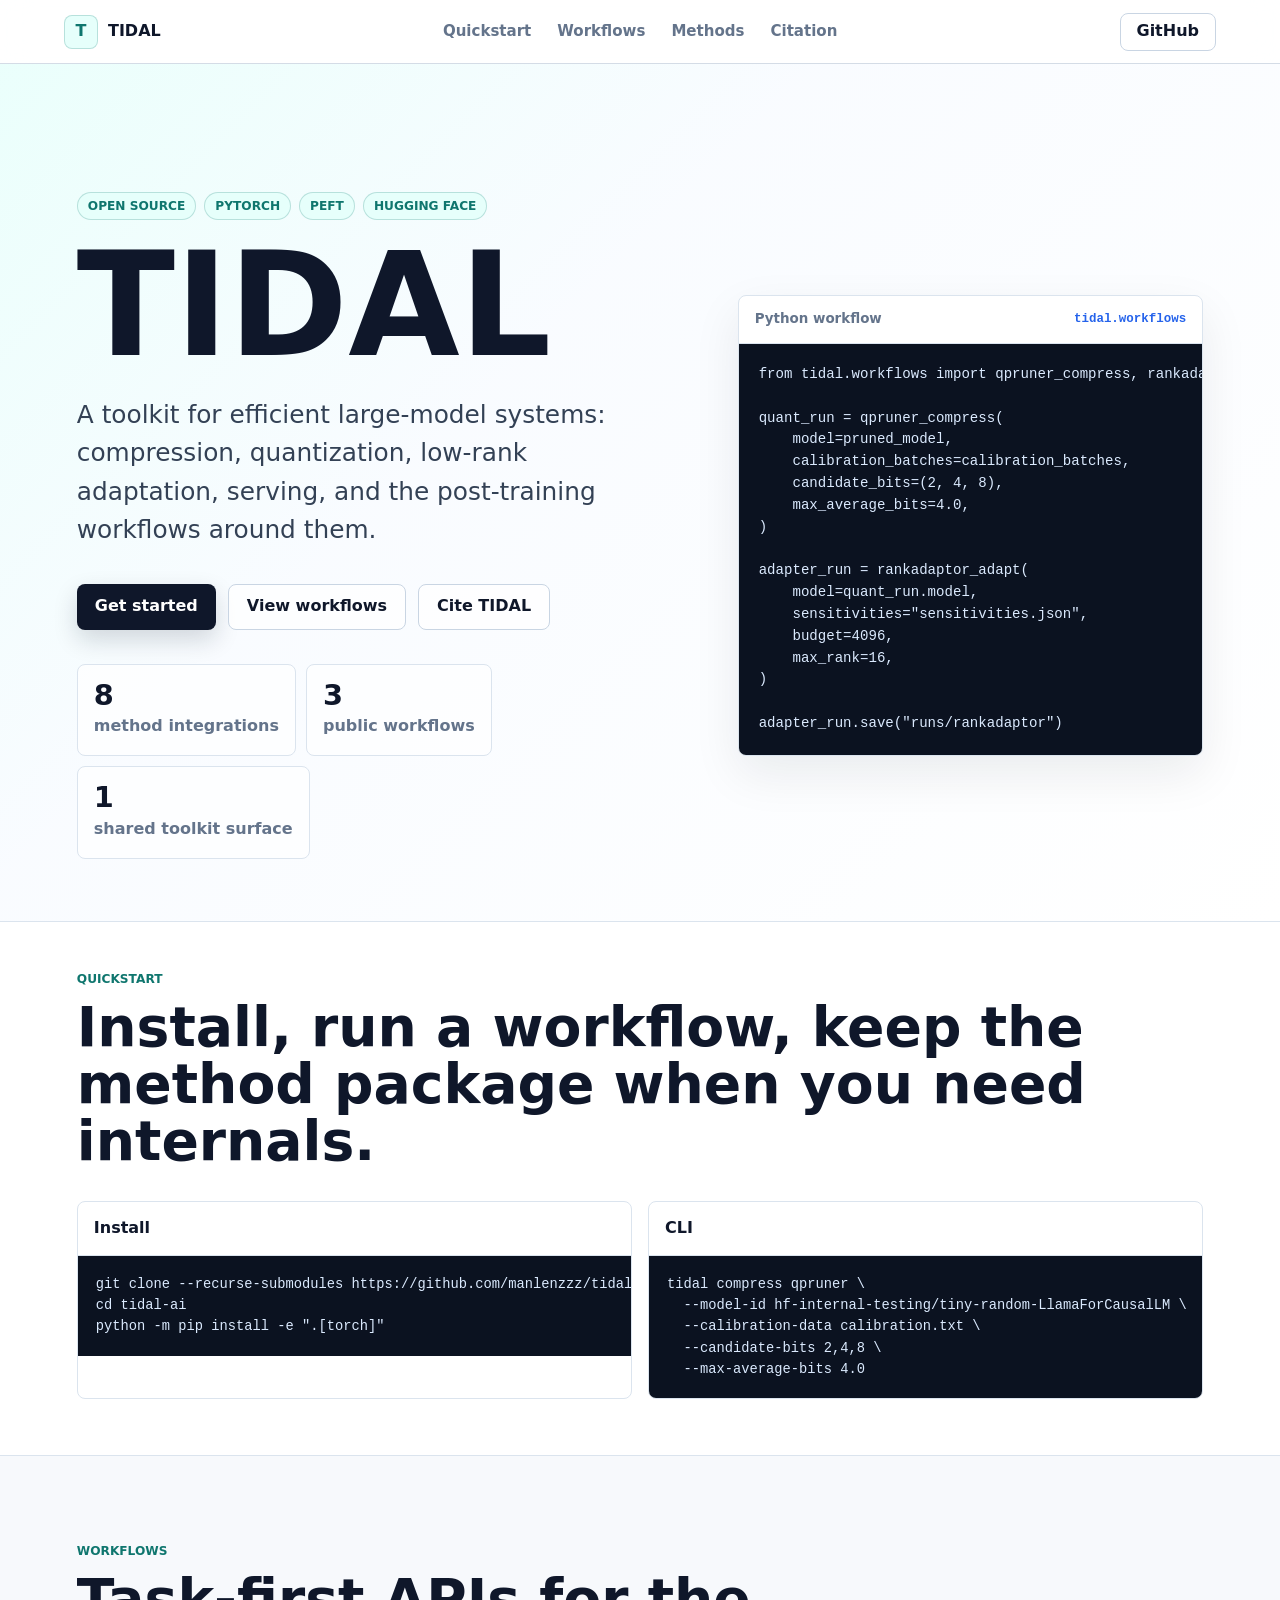
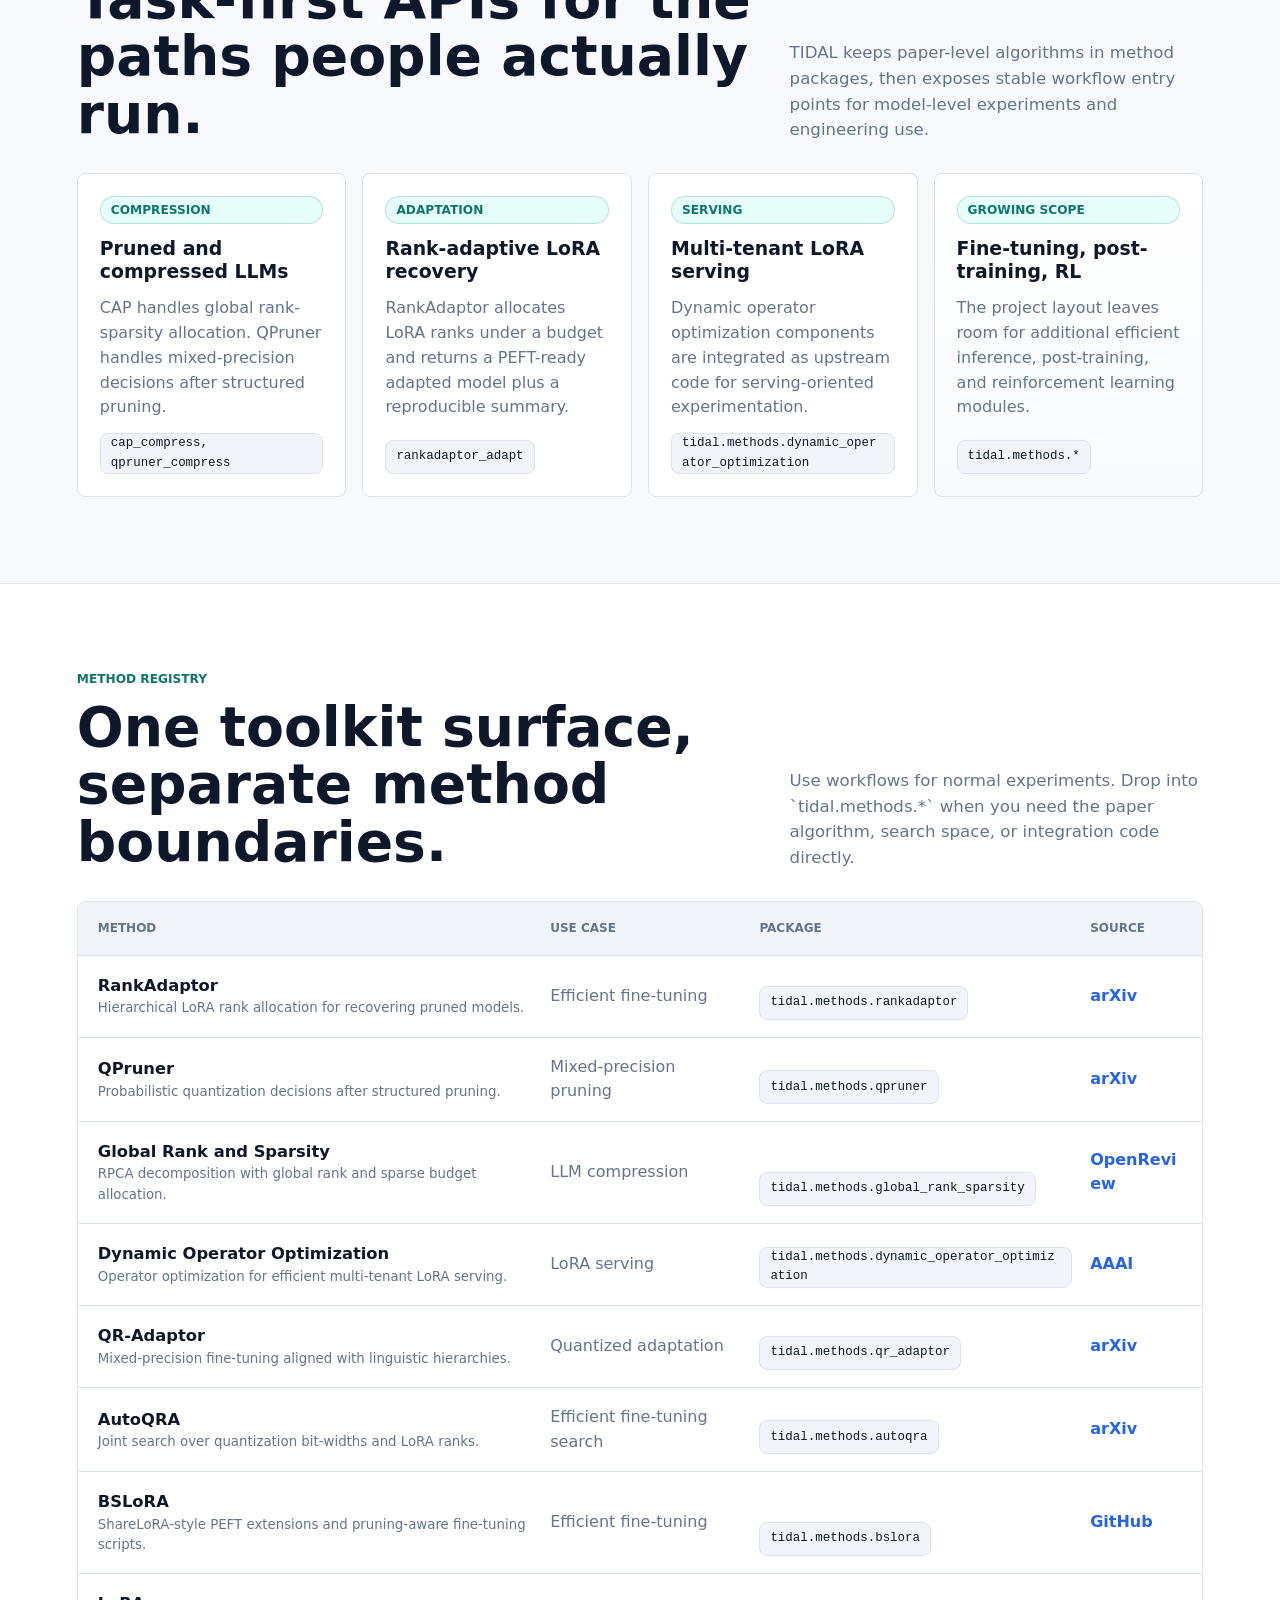
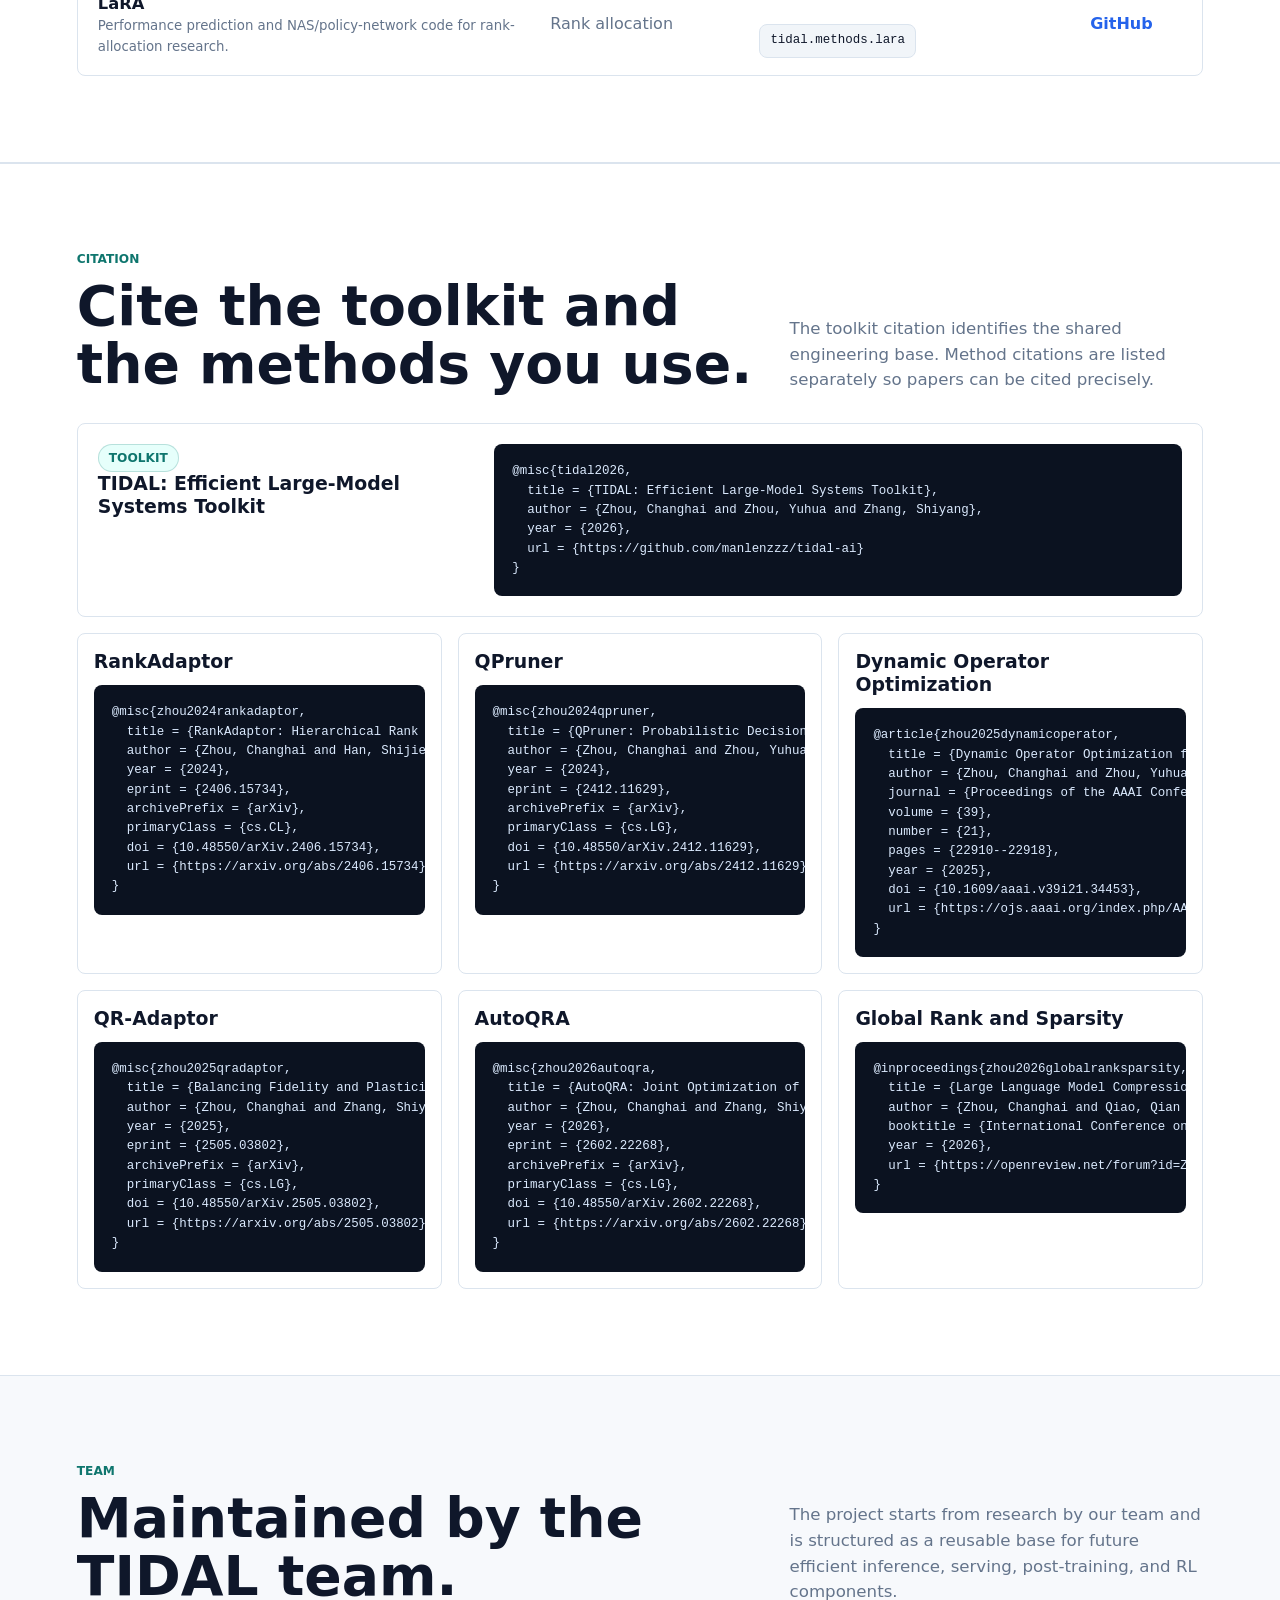
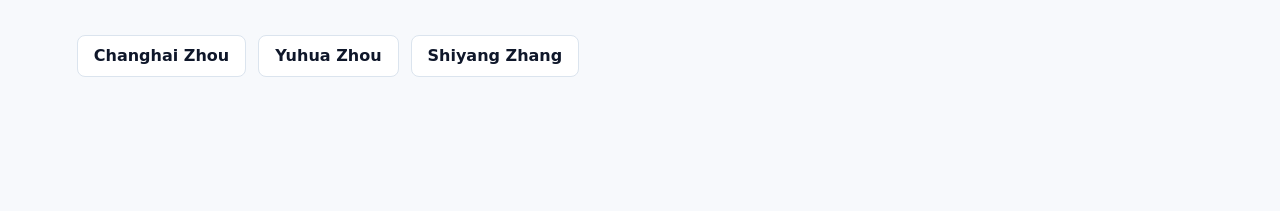
==== commit a5789232: "Integrate Yuhua method repositories" ====
--- a/site/index.html
+++ b/site/index.html
@@ -39,7 +39,7 @@
             <a class="button secondary" href="#citation">Cite TIDAL</a>
           </div>
           <dl class="hero-metrics" aria-label="Repository scope">
-            <div><dt>6</dt><dd>method papers</dd></div>
+            <div><dt>8</dt><dd>method integrations</dd></div>
             <div><dt>3</dt><dd>public workflows</dd></div>
             <div><dt>1</dt><dd>shared toolkit surface</dd></div>
           </dl>
@@ -144,7 +144,7 @@
             <span role="columnheader">Method</span>
             <span role="columnheader">Use case</span>
             <span role="columnheader">Package</span>
-            <span role="columnheader">Paper</span>
+            <span role="columnheader">Source</span>
           </div>
           <article class="method-row" role="row">
             <div role="cell"><strong>RankAdaptor</strong><small>Hierarchical LoRA rank allocation for recovering pruned models.</small></div>
@@ -181,6 +181,18 @@
             <span role="cell">Efficient fine-tuning search</span>
             <code role="cell">tidal.methods.autoqra</code>
             <a role="cell" href="https://arxiv.org/abs/2602.22268">arXiv</a>
+          </article>
+          <article class="method-row" role="row">
+            <div role="cell"><strong>BSLoRA</strong><small>ShareLoRA-style PEFT extensions and pruning-aware fine-tuning scripts.</small></div>
+            <span role="cell">Efficient fine-tuning</span>
+            <code role="cell">tidal.methods.bslora</code>
+            <a role="cell" href="https://github.com/yuhua-zhou/BSLoRA">GitHub</a>
+          </article>
+          <article class="method-row" role="row">
+            <div role="cell"><strong>LaRA</strong><small>Performance prediction and NAS/policy-network code for rank-allocation research.</small></div>
+            <span role="cell">Rank allocation</span>
+            <code role="cell">tidal.methods.lara</code>
+            <a role="cell" href="https://github.com/yuhua-zhou/LaRA">GitHub</a>
           </article>
         </div>
       </section>
